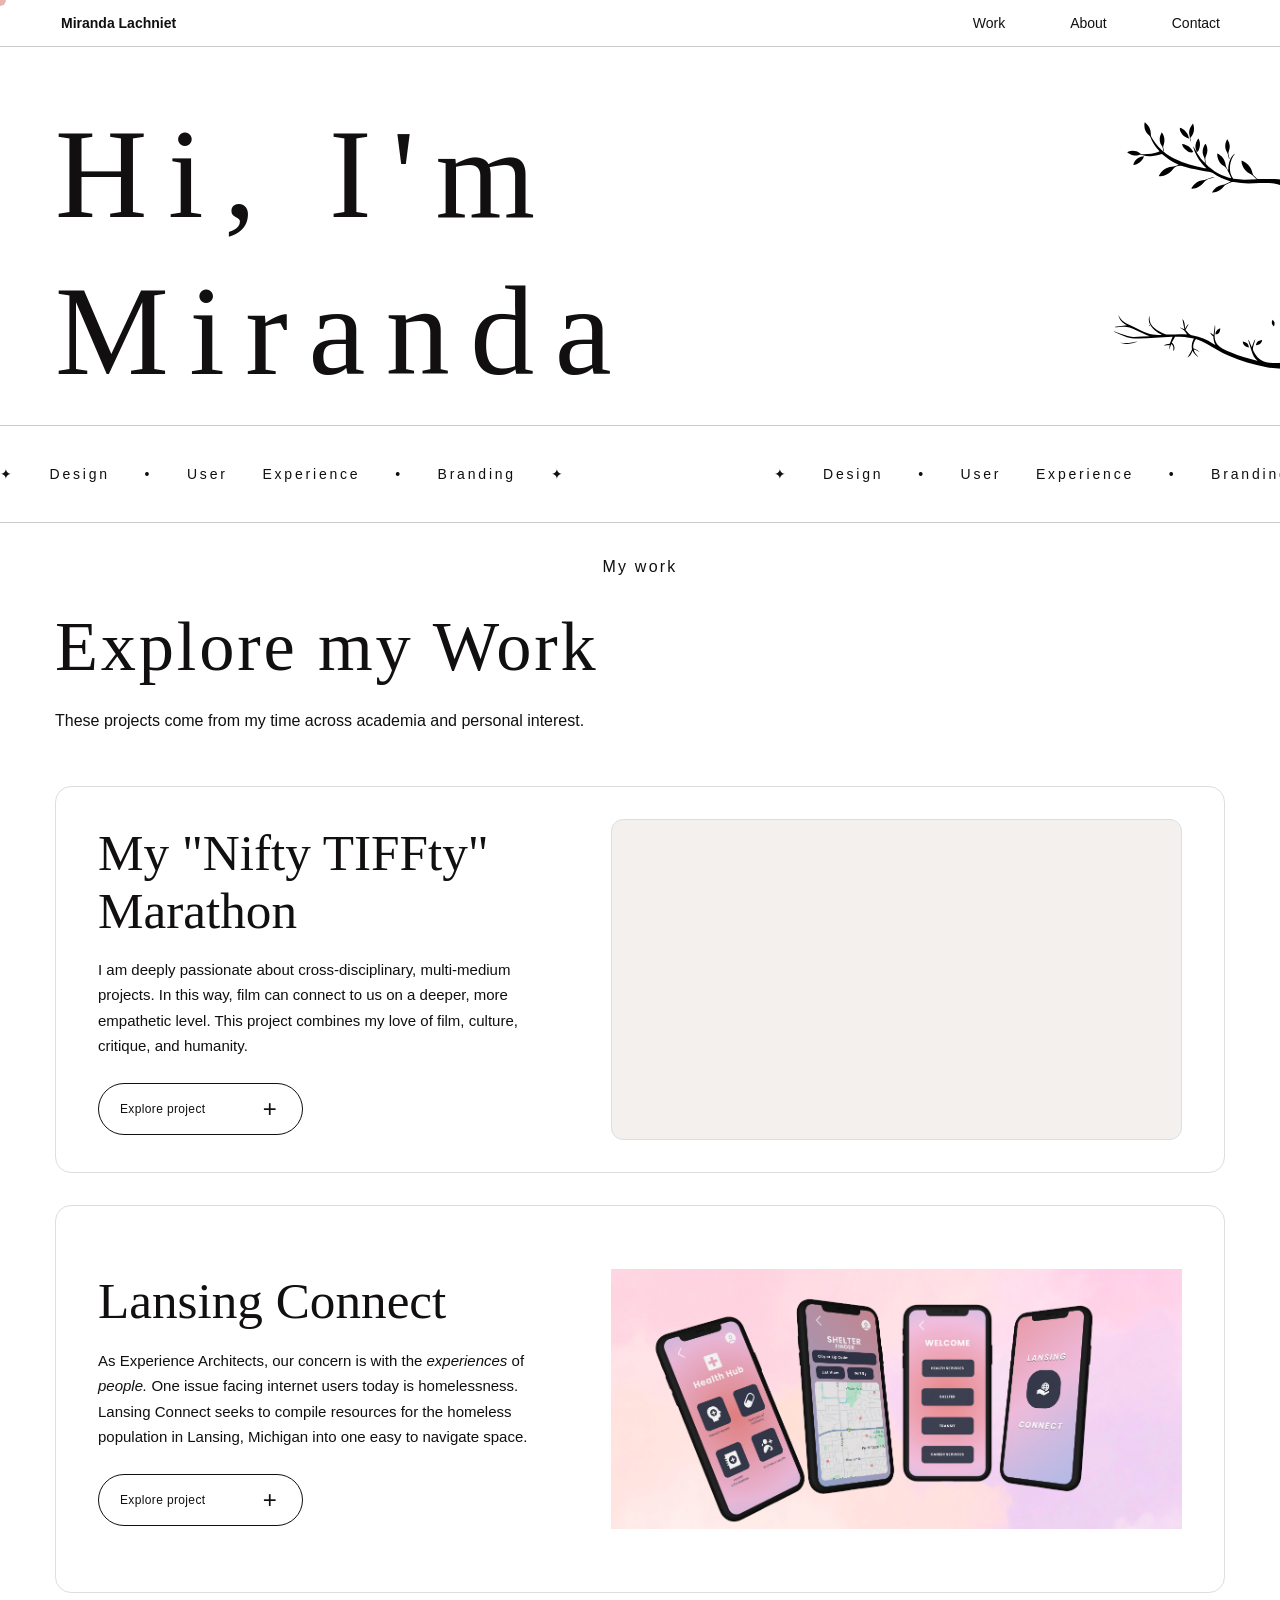
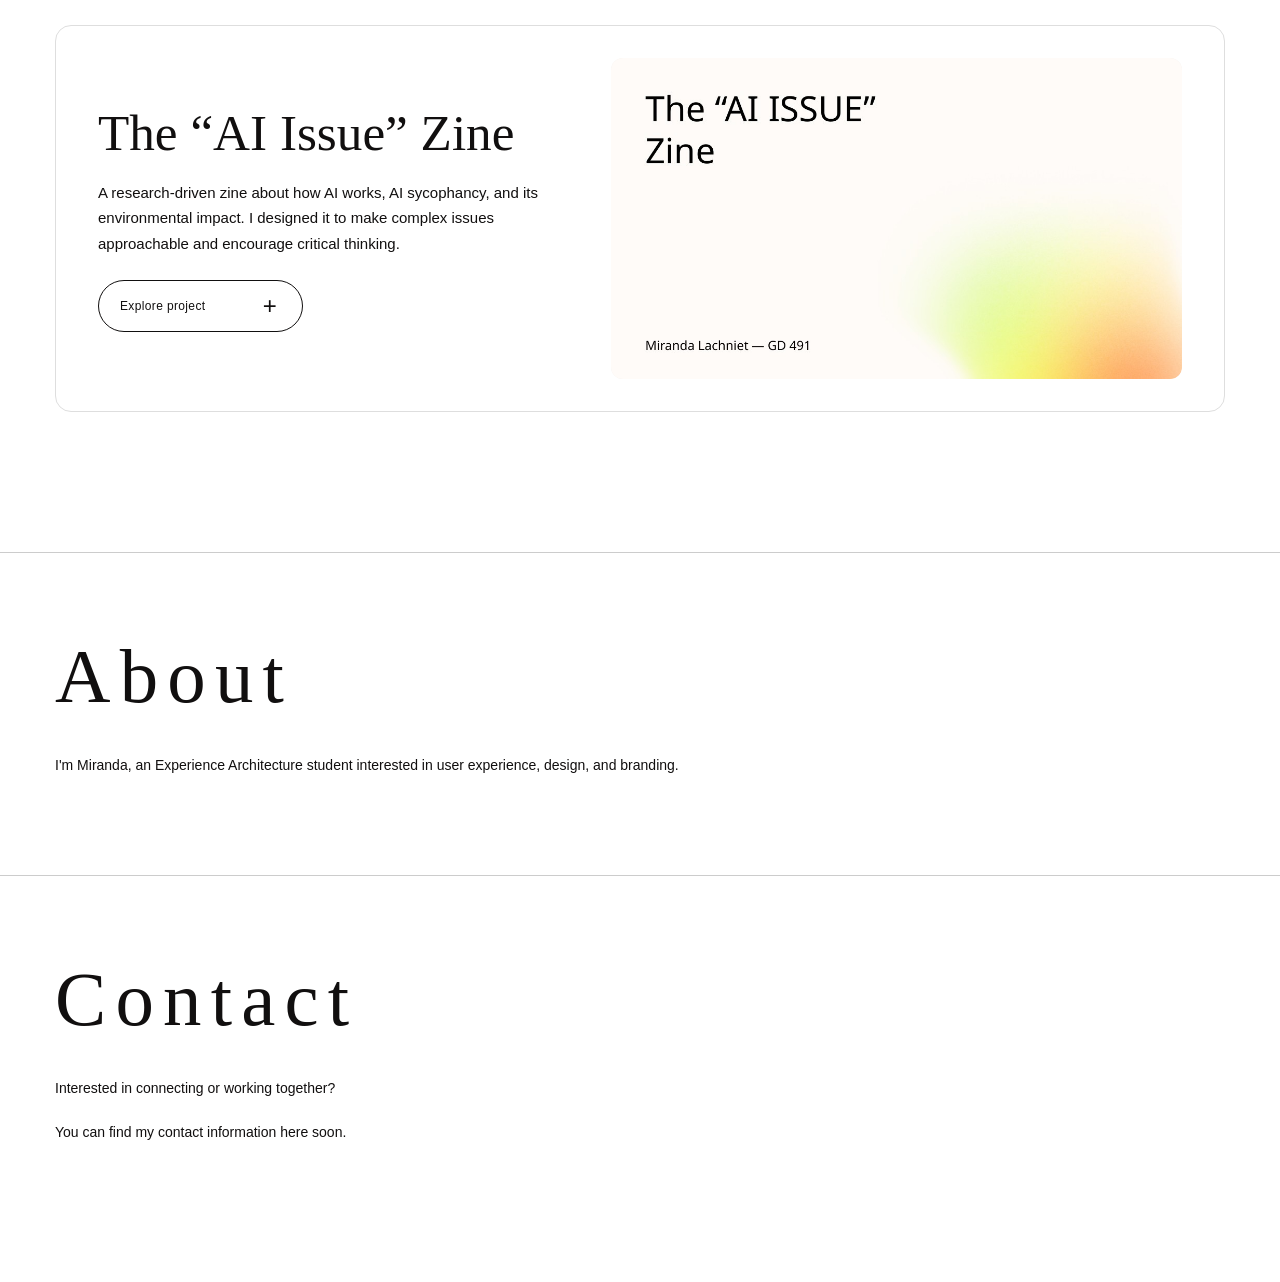
==== index.html @ 5ca36048 "Update Work" ====
<!DOCTYPE html>
<html lang="en">
<head>
  <meta charset="UTF-8">
  <meta name="viewport" content="width=device-width, initial-scale=1.0">
  <title>Miranda Lachniet - Portfolio</title>
  <link rel="stylesheet" href="styles.css">
</head>

<body>
  <div class="cursor" aria-hidden="true"></div>
  <div class="cursor-glow" aria-hidden="true"></div>

  <nav class="horizontal-menu" aria-label="Main navigation">
    <div class="logo">Miranda Lachniet</div>
    <ul>
      <li><a href="#work">Work</a></li>
      <li><a href="#about">About</a></li>
      <li><a href="#contact">Contact</a></li>
    </ul>
  </nav>

  <header class="hero">
    <h1 class="title-text">
      <span id="hi-word">Hi</span>,
      <span id="im-word">I'm</span>
    </h1>

    <div class="h2-container">
      <h2 id="name-text">Miranda</h2>
    </div>

    <svg
      id="tree"
      class="tree-branches"
      viewBox="-850 0 1100 400"
      preserveAspectRatio="xMidYMid meet"
      aria-hidden="true">
    </svg>

    <div class="marquee" aria-hidden="true">
      <div class="marquee-track">
        <span class="marquee-content">
          ✦ Design • User Experience • Branding ✦
          &nbsp;&nbsp;&nbsp;&nbsp;
          ✦ Design • User Experience • Branding ✦
          &nbsp;&nbsp;&nbsp;&nbsp;
          ✦ Design • User Experience • Branding ✦
          &nbsp;&nbsp;&nbsp;&nbsp;
        </span>

        <span class="marquee-content">
          ✦ Design • User Experience • Branding ✦
          &nbsp;&nbsp;&nbsp;&nbsp;
          ✦ Design • User Experience • Branding ✦
          &nbsp;&nbsp;&nbsp;&nbsp;
          ✦ Design • User Experience • Branding ✦
          &nbsp;&nbsp;&nbsp;&nbsp;
        </span>
      </div>
    </div>
  </header>

  <main>
    <section id="work" class="page-section">
      <h2 class="my-work">My work</h2>

      <div class="project-gallery">
        <div class="gallery-intro">
          <h3 class="gallery-heading">Explore my Work</h3>
          <p class="gallery-description">
            These projects come from my time across academia
            and personal interest.
          </p>
        </div>

        <!-- PROJECT 1: TIFF WEBSITE -->
        <article class="project-frame">
          <div class="project-preview">
            <div class="project-preview-text">
              <h4 class="project-title">
                My "Nifty TIFFty" Marathon
              </h4>

              <p class="project-summary">
                I am deeply passionate about cross-disciplinary,
                multi-medium projects. In this way, film can connect
                to us on a deeper, more empathetic level.
                This project combines my love of film, culture,
                critique, and humanity.
              </p>

              <button
                class="project-toggle"
                type="button"
                aria-expanded="false"
                aria-controls="project-details-1">
                <span class="toggle-label">Explore project</span>
                <span class="toggle-icon" aria-hidden="true">+</span>
              </button>
            </div>

            <div class="project-live-preview">
              <iframe
                src="https://finaltiffwebsite.netlify.app/"
                title="Live preview of my TIFF website"
                loading="lazy"
                tabindex="-1"
                aria-hidden="true">
              </iframe>

              <a
                class="project-live-overlay"
                href="https://finaltiffwebsite.netlify.app/"
                target="_blank"
                rel="noopener noreferrer"
                aria-label="Visit my TIFF website (opens in a new tab)">
              </a>
            </div>
          </div>

          <div
            class="project-details"
            id="project-details-1"
            hidden>

            <div class="project-details-inner">
              <div class="detail-heading">
                <h5>Behind the design</h5>
              </div>

              <div class="detail-grid">
                <div class="detail-text">
                  <h6>Background</h6>
                  <p>
                    In 2025 I attended TIFF (Talk up TIFF).
                  </p>
                </div>

                <div class="detail-text">
                  <h6>My approach</h6>
                  <p>
                    I decided to turn this into a website that
                    others could use to follow along with my
                    TIFF experience.
                  </p>
                </div>
              </div>

              <div
                class="image-placeholder detail-image"
                role="img"
                aria-label="TIFF website design process placeholder">
                <span>TIFF WIREFRAMES / DESIGN PROCESS</span>
                <small>Replace with your image</small>
              </div>

              <div class="detail-grid">
                <div class="detail-text">
                  <h6>The outcome</h6>
                  <p>
                    Describe the finished website, its features,
                    and how it addresses the original design goals.
                  </p>
                </div>

                <div class="detail-text">
                  <h6>Reflection</h6>
                  <p>
                    Explain what you learned from the project,
                    what challenges you encountered,
                    and what you would improve.
                  </p>
                </div>
              </div>

              <p>
                <a
                  class="project-external-link"
                  href="https://finaltiffwebsite.netlify.app/"
                  target="_blank"
                  rel="noopener noreferrer">
                  Visit the live TIFF website ↗
                </a>
              </p>
            </div>
          </div>
        </article>

        <!-- PROJECT 2: LANSING CONNECT -->
        <article class="project-frame">
          <div class="project-preview">
            <div class="project-preview-text">
              <h4 class="project-title">
                Lansing Connect
              </h4>

              <p class="project-summary">
                As Experience Architects, our concern is with
                the <em>experiences</em> of <em>people.</em>
                One issue facing internet users today is homelessness.
                Lansing Connect seeks to compile resources for the
                homeless population in Lansing, Michigan into one
                easy to navigate space.
              </p>

              <button
                class="project-toggle"
                type="button"
                aria-expanded="false"
                aria-controls="project-details-2">
                <span class="toggle-label">Explore project</span>
                <span class="toggle-icon" aria-hidden="true">+</span>
              </button>
            </div>

            <div class="project-cover">
              <img
                src="Lansing Connect Splash.png"
                alt="Lansing Connect website splash screen"
                loading="lazy">
            </div>
          </div>

          <div
            class="project-details"
            id="project-details-2"
            hidden>

            <div class="project-details-inner">
              <div class="detail-heading">
                <h5>Behind the design</h5>
              </div>

              <div class="detail-grid">
                <div class="detail-text">
                  <h6>The challenge</h6>
                  <p>
                    Describe the challenges people experiencing
                    homelessness face when trying to find
                    resources and services online.
                  </p>
                </div>

                <div class="detail-text">
                  <h6>My approach</h6>
                  <p>
                    Explain how you researched the needs of
                    your users and designed an accessible,
                    easy-to-navigate resource website.
                  </p>
                </div>
              </div>

              <div
                class="image-placeholder detail-image"
                role="img"
                aria-label="Lansing Connect process image placeholder">
                <span>LANSING CONNECT PROCESS IMAGE</span>
                <small>Replace with your image</small>
              </div>

              <div class="detail-grid">
                <div class="detail-text">
                  <h6>The outcome</h6>
                  <p>
                    Describe your final prototype or website,
                    its key features, and the design decisions
                    that support your intended users.
                  </p>
                </div>

                <div class="detail-text">
                  <h6>Reflection</h6>
                  <p>
                    Discuss what you learned about experience
                    architecture, accessibility, and designing
                    for community needs.
                  </p>
                </div>
              </div>

              <div
                class="image-placeholder detail-image"
                role="img"
                aria-label="Lansing Connect final design placeholder">
                <span>LANSING CONNECT FINAL DESIGN</span>
                <small>Replace with your image</small>
              </div>
            </div>
          </div>
        </article>

        <!-- PROJECT 3: THE AI ISSUE -->
        <article class="project-frame">
          <div class="project-preview">
            <div class="project-preview-text">
              <h4 class="project-title">
                The “AI Issue” Zine
              </h4>

              <p class="project-summary">
                A research-driven zine about how AI works,
                AI sycophancy, and its environmental impact.
                I designed it to make complex issues approachable
                and encourage critical thinking.
              </p>

              <button
                class="project-toggle"
                type="button"
                aria-expanded="false"
                aria-controls="project-details-3">
                <span class="toggle-label">Explore project</span>
                <span class="toggle-icon" aria-hidden="true">+</span>
              </button>
            </div>

            <div class="project-cover project-3-cover">
              <img
                src="assets/ai-issue-cover.jpg"
                alt="Cover of The AI Issue project"
                loading="lazy">
            </div>
          </div>

          <div
            class="project-details"
            id="project-details-3"
            hidden>

            <div class="project-details-inner">

              <!-- ZINE SLIDESHOW -->
              <div
                class="project-slideshow zine-image-slideshow"
                aria-label="The AI Issue zine pages"
                tabindex="0">

                <img
                  class="zine-slide-image"
                  src="assets/AI-Issue-1.jpg"
                  alt="The AI Issue zine, image 1 of 5">

                <div class="project-slide-controls">
                  <button
                    type="button"
                    class="slide-prev"
                    aria-label="Previous zine image">
                    ← Previous
                  </button>

                  <span
                    class="slide-counter"
                    aria-live="polite">
                    1 / 5
                  </span>

                  <button
                    type="button"
                    class="slide-next"
                    aria-label="Next zine image">
                    Next →
                  </button>
                </div>
              </div>

              <!-- PROJECT WRITING -->
              <div class="zine-story">

                <section
                  class="zine-story-section"
                  aria-labelledby="zine-context">

                  <h5 id="zine-context">Context</h5>

                  <div class="zine-story-copy">
                    <p>
                      This zine was created in response to
                      Zach Kaiser’s
                      <em>Special Topics in Graphic Design</em>
                      course.
                    </p>

                    <p>
                      My interest in AI predates the current
                      hype/hysteria surrounding it. As a child,
                      I spent hours experimenting with early
                      chatbots like Cleverbot, which could barely
                      remember a conversation a few lines in
                      before becoming lost and/ or insane,
                      messing around with the primitive AI of
                      <em>Façade</em>, and watching the well of
                      training data of bots be poisoned by bad
                      actors (RIP Tay.) AI has fascinated me
                      long before it became a cultural obsession,
                      and because of that I am often especially
                      aware of the way people engage with and
                      understand it.
                    </p>

                    <p>
                      Throughout the course, we examined AI
                      from every angle. The controversy
                      surrounding AI is difficult to define,
                      as its impacts intersect with issues of
                      geography, class, labor, and accessibility.
                      Someone living in the Global South may
                      experience AI very differently from a
                      student using it in the United States.
                      As AI tools become increasingly widespread,
                      understanding these differing experiences
                      becomes essential. Navigating AI’s role
                      in society requires an empathetic,
                      human-centered approach.
                    </p>
                  </div>
                </section>

                <section
                  class="zine-story-section"
                  aria-labelledby="zine-challenge">

                  <h5 id="zine-challenge">Challenge</h5>

                  <div class="zine-story-copy">
                    <p>
                      From the beginning of the course, I knew
                      I wanted to explore how
                      <strong><em>people</em></strong>
                      interact with AI and what shapes their
                      opinions of it. With such an emotionally
                      charged debate, I wanted to approach the
                      subject with empathy, curiosity, and an
                      open mind. Our assignment was to create
                      a design response to the course materials
                      that would encourage people to think
                      critically about the subject.
                    </p>

                    <p>
                      I chose to create a zine, allowing my
                      interpretation of AI to remain physically
                      unchanging as technology and public
                      attitudes continue to shift. In academic
                      spaces, it's easy to fall into ideological
                      bubbles, so I wanted to create something
                      that would catch the attention of people
                      who weren't necessarily interested in AI.
                    </p>

                    <p>
                      My challenge was to use design and rhetoric
                      to get people thinking critically about
                      AI use without immediately turning them
                      away. This was difficult because AI use
                      is so often treated as a moral issue.
                      I had to consider how language, layout,
                      and imagery might influence someone's
                      interpretation of the subject. AI is so
                      caught up in controversy and optics that
                      I wanted to approach it without that
                      baggage. My goal was to present the subject
                      fairly, encouraging people to ask their
                      own questions rather than telling them
                      what to think.
                    </p>
                  </div>
                </section>

                <section
                  class="zine-story-section"
                  aria-labelledby="zine-role">

                  <h5 id="zine-role">Role</h5>

                  <div class="zine-story-copy">
                    <p>
                      Creating the zine involved extensive
                      research. Drawing from course readings
                      and outside sources, I narrowed my focus
                      to a few key issues within AI discourse.
                      Katie Singer’s Substack was particularly
                      influential, as I found her blunt,
                      straightforward approach to communicating
                      complex issues especially effective.
                    </p>

                    <p>
                      The design process was recursive. Every
                      new point required me to reconsider
                      whether I was communicating the information
                      accurately and fairly. Simplifying such
                      a complex subject came with three challenges:
                      preserving important information,
                      acknowledging the real ecological,
                      economic, and social harms of AI, and,
                      most importantly, avoiding language that
                      might shame or belittle readers for their
                      AI use. If readers felt judged or talked
                      down to, they likely wouldn't engage
                      with the zine in the first place.
                      I wanted to make these issues understandable
                      to someone unfamiliar with the subject
                      without watering them down or turning
                      people away.
                    </p>
                  </div>
                </section>

                <section
                  class="zine-story-section"
                  aria-labelledby="zine-process">

                  <h5 id="zine-process">Process</h5>

                  <div class="zine-story-copy">
                    <p>
                      The decision to create a zine came from
                      class discussions and my own experiences
                      with the medium. One issue I've noticed
                      with zines is that they tend to appeal
                      to people who already read them, an
                      audience that may also be more inclined
                      to hold anti-AI views. I wanted to reach
                      beyond that audience, so I used sleek,
                      AI-inspired and editorial visuals to catch
                      people's attention and distinguish the
                      project from traditional zines.
                    </p>

                    <p>
                      Calling it the AI “Issue,” like an issue
                      of a magazine, was another way to separate
                      the project from the social associations
                      of its medium while creating a more striking
                      visual identity. The content informed the
                      presentation: the sleek, AI inspired
                      aesthetic was also a rhetorical choice,
                      poking fun at the homogeneity of AI
                      driven web design.
                    </p>
                  </div>
                </section>

                <section
                  class="zine-story-section"
                  aria-labelledby="zine-conclusion">

                  <h5 id="zine-conclusion">Conclusion</h5>

                  <div class="zine-story-copy">
                    <p>
                      While I learned a lot about AI throughout
                      this project, what interested me most was
                      how <em>people</em> engage with it.
                      A technology is only as powerful as the
                      way it's used, and people's understanding
                      of how AI works shapes how they interact
                      with it socially, economically, and
                      politically. As AI continues to evolve
                      and cause discourse, presenting information
                      about it in a clear, human-centered way
                      is more important than ever.
                    </p>
                  </div>
                </section>

              </div>

              <!-- PRESENTATION SLIDESHOW -->
              <div class="ai-presentation-section">
                <div
                  class="project-slideshow"
                  aria-label="The AI Issue project presentation"
                  tabindex="0">

                  <div
                    class="project-slide"
                    role="img"
                    aria-label="Presentation slide 1 of 12">
                  </div>

                  <div class="project-slide-controls">
                    <button
                      type="button"
                      class="slide-prev"
                      aria-label="Previous presentation slide">
                      ← Previous
                    </button>

                    <span
                      class="slide-counter"
                      aria-live="polite">
                      1 / 12
                    </span>

                    <button
                      type="button"
                      class="slide-next"
                      aria-label="Next presentation slide">
                      Next →
                    </button>
                  </div>
                </div>

                <div class="presentation-pdf-action">
                  <a
                    class="presentation-pdf-button"
                    href="assets/Portfolio GD Final Project.pdf"
                    target="_blank"
                    rel="noopener noreferrer"
                    aria-label="View The AI Issue presentation as PDF, opens in a new tab">

                    <svg
                      viewBox="0 0 24 24"
                      width="19"
                      height="19"
                      fill="none"
                      stroke="currentColor"
                      stroke-width="1.7"
                      stroke-linecap="round"
                      stroke-linejoin="round"
                      aria-hidden="true">
                      <path d="M14 2H6a2 2 0 0 0-2 2v16a2 2 0 0 0 2 2h12a2 2 0 0 0 2-2V8z"/>
                      <polyline points="14 2 14 8 20 8"/>
                      <path d="M8 13h8"/>
                      <path d="M8 17h6"/>
                    </svg>

                    <span>View Presentation as PDF</span>
                    <span aria-hidden="true">↗</span>
                  </a>
                </div>
              </div>

            </div>
          </div>
        </article>
      </div>
    </section>

    <section id="about" class="page-section about-section">
      <h2 class="section-heading">About</h2>

      <div class="section-content">
        <p>
          I'm Miranda, an Experience Architecture student
          interested in user experience, design, and branding.
        </p>
      </div>
    </section>

    <section id="contact" class="page-section contact-section">
      <h2 class="section-heading">Contact</h2>

      <div class="section-content">
        <p>
          Interested in connecting or working together?
        </p>
        <p>
          You can find my contact information here soon.
        </p>
      </div>
    </section>
  </main>

  <script src="main.js" defer></script>
  <script src="tree.js" defer></script>
</body>
</html>
---- styles.css ----
/* ========================================
   FONTS
======================================== */

@font-face {
  font-family: 'lemon_milk';
  src: url('./Fonts/lemon_milk/LEMONMILK-Light.otf') format('opentype');
  font-weight: 300;
  font-style: normal;
}

@font-face {
  font-family: 'lemon_milk_bold';
  src: url('./Fonts/lemon_milk/LEMONMILK-Bold.otf') format('opentype');
  font-weight: 700;
  font-style: normal;
}

@font-face {
  font-family: 'Amoria';
  src: url('./Fonts/amoria/AMORIA.otf') format('opentype');
  font-weight: 400;
  font-style: normal;
}

/* ========================================
   BASE
======================================== */

* {
  box-sizing: border-box;
}

html {
  scroll-behavior: smooth;
  scroll-padding-top: 100px;
}

body {
  margin: 0;
  overflow-x: hidden;
  position: relative;
  min-height: 100vh;
  padding-top: 71px;
  font-family: 'lemon_milk', sans-serif;
  background-color: #ffffff;
  color: #110F0F;
}

button {
  font: inherit;
}

[hidden] {
  display: none !important;
}

/* ========================================
   CUSTOM CURSOR
======================================== */

.cursor,
.cursor-glow {
  display: none;
  position: fixed;
  left: 0;
  top: 0;
  border-radius: 50%;
  pointer-events: none;
}

.cursor {
  width: 12px;
  height: 12px;
  background: #ebb2b2;
  transform: translate(-50%, -50%);
  z-index: 9999;
  mix-blend-mode: multiply;
  transition: transform 0.12s ease;
}

.cursor-glow {
  width: 60px;
  height: 60px;
  background: radial-gradient(
    circle,
    rgba(255, 107, 107, 0.4) 0%,
    rgba(255, 107, 107, 0) 70%
  );
  transform: translate(-50%, -50%);
  z-index: 9998;
  mix-blend-mode: screen;
  opacity: 0.7;
  transition: transform 0.2s ease, opacity 0.25s ease;
}

@media (hover: hover) and (pointer: fine) {
  body,
  a,
  button {
    cursor: none;
  }

  .cursor,
  .cursor-glow {
    display: block;
  }
}

/* ========================================
   NAVIGATION
======================================== */

.horizontal-menu {
  display: flex;
  justify-content: space-between;
  align-items: center;
  width: 100%;
  padding: 15px 60px;
  border-bottom: 1px solid #ccc;
  font-family: 'lemon_milk', sans-serif;
  font-size: 14px;
  position: fixed;
  top: 0;
  left: 0;
  background-color: #ffffff;
  z-index: 1000;
}

.horizontal-menu .logo {
  font-weight: 600;
  font-size: 14px;
  margin-left: 1px;
}

.horizontal-menu ul {
  display: flex;
  list-style: none;
  gap: 65px;
  padding: 0;
  margin: 0;
}

.horizontal-menu a {
  color: #110F0F;
  text-decoration: none;
  transition: color 0.2s ease;
}

.horizontal-menu a:hover {
  color: #ff6b6b;
}

a:focus-visible,
button:focus-visible {
  outline: 2px solid #ff6b6b;
  outline-offset: 5px;
}

/* ========================================
   HERO
======================================== */

.hero {
  position: relative;
  min-height: 0;
  isolation: isolate;
}

h1,
h2 {
  margin: 0;
  font-family: 'Amoria', serif;
  font-weight: lighter;
  letter-spacing: 0.16em;
  color: #110F0F;
  text-align: left;
}

h1 {
  font-size: clamp(60px, 10vw, 130px);
  margin: 0 55px;
  padding-top: 30px;
  padding-bottom: 10px;
}

.h2-container {
  margin: 0 55px;
}

.h2-container h2 {
  font-size: clamp(60px, 10vw, 130px);
  padding-top: 0;
  padding-bottom: 20px;
}

#hi-word,
#name-text {
  position: relative;
  text-align: left;
}

#name-text {
  display: block;
}

/* ========================================
   INTERACTIVE LETTER GLOW
======================================== */

.letter {
  display: inline-block;
  position: relative;
  z-index: 1;
  color: #110F0F;
  transition:
    transform 0.28s cubic-bezier(.2, .9, .2, 1),
    color 0.28s cubic-bezier(.2, .9, .2, 1),
    text-shadow 0.28s cubic-bezier(.2, .9, .2, 1);
}

.letter.hovered {
  transform: translateY(-12px);
  color: #ff6b6b;
  text-shadow: 0 0 12px rgba(255, 107, 107, 0.7);
  z-index: 2;
}

.letter.adjacent-1 {
  transform: translateY(-6px);
  color: #ff8d8d;
  text-shadow: 0 0 8px rgba(255, 141, 141, 0.5);
  z-index: 2;
}

.letter.adjacent-2 {
  transform: translateY(-3px);
  color: #ffb3b3;
  text-shadow: 0 0 4px rgba(255, 179, 179, 0.3);
  z-index: 2;
}

/* ========================================
   TREE BRANCHES
======================================== */

.tree-branches {
  position: absolute;
  top: 0;
  right: -350px;
  width: 850px;
  height: 500px;
  pointer-events: none;
  z-index: 0;
  overflow: visible;
}

.tree-branches image {
  pointer-events: none;
}

/* ========================================
   MARQUEE
======================================== */

.marquee {
  position: relative;
  z-index: 1;
  width: 100%;
  overflow: hidden;
  border-top: 1px solid #ccc;
  border-bottom: 1px solid #ccc;
  padding: 40px 0;
  margin: 0;
  font-family: 'lemon_milk', sans-serif;
  color: #110F0F;
  background: #ffffff;
}

.marquee-track {
  display: flex;
  width: max-content;
  animation: marquee-scroll 30s linear infinite;
}

.marquee-content {
  display: block;
  flex-shrink: 0;
  white-space: nowrap;
  font-size: 14px;
  word-spacing: 2em;
  letter-spacing: 0.2em;
}

@keyframes marquee-scroll {
  from {
    transform: translateX(0);
  }

  to {
    transform: translateX(-50%);
  }
}

/* ========================================
   WORK SECTION
======================================== */

.page-section {
  scroll-margin-top: 100px;
}

.my-work {
  display: block;
  width: 100%;
  margin: 0;
  padding: 35px 20px 0;
  text-align: center;
  font-family: 'lemon_milk', sans-serif;
  font-weight: 300;
  font-size: clamp(14px, 2vw, 16px);
  letter-spacing: 0.14em;
}

.project-gallery {
  max-width: none;
  margin: 30px 55px 140px;
  padding: 0;
}

.gallery-intro {
  margin-bottom: 50px;
}

.gallery-heading {
  font-family: 'Amoria', serif;
  font-size: clamp(44px, 5.5vw, 80px);
  font-weight: 400;
  letter-spacing: 0.04em;
  margin: 12px 0 20px;
}

.gallery-description {
  font-family: 'Poppins', sans-serif;
  font-size: 16px;
  line-height: 1.8;
  max-width: 650px;
  margin: 0;
}

/* ========================================
   PROJECT PANELS
======================================== */

.project-frame {
  position: relative;
  isolation: isolate;
  border: 1px solid #dedede;
  border-radius: 16px;
  overflow: hidden;
  background: #ffffff;
  margin-bottom: 32px;
  transition:
    border-color 0.65s ease,
    box-shadow 0.75s cubic-bezier(.22, 1, .36, 1);
}

.project-frame::after {
  content: '';
  position: absolute;
  inset: 0;
  border: 2px solid #f1a6b0;
  border-radius: inherit;
  pointer-events: none;
  opacity: 0;
  z-index: 5;
  transition:
    opacity 0.7s ease,
    border-color 0.7s ease;
}

.project-frame:hover:not(.is-open) {
  border-color: #d5c5c5;
  box-shadow: 0 10px 35px rgba(17, 15, 15, 0.045);
}

.project-frame.is-open {
  border-color: #e8b5b5;
  box-shadow:
    0 0 0 3px rgba(255, 107, 107, 0.09),
    0 0 28px rgba(255, 107, 107, 0.12),
    0 18px 45px rgba(17, 15, 15, 0.06);
}

.project-frame.is-open::after {
  opacity: 1;
}

.project-preview {
  display: grid;
  grid-template-columns: minmax(0, 0.9fr) minmax(0, 1.1fr);
  align-items: center;
  gap: 45px;
  min-height: 0;
  padding: 32px 42px;
}

.project-preview-text {
  min-width: 0;
}

.project-title {
  font-family: 'Amoria', serif;
  font-size: clamp(38px, 4vw, 62px);
  font-weight: 400;
  line-height: 1.12;
  margin: 0 0 18px;
}

.project-summary {
  font-family: 'Poppins', sans-serif;
  font-size: 15px;
  line-height: 1.7;
  max-width: 540px;
  margin: 0 0 24px;
}

/* ========================================
   EXPLORE BUTTON
======================================== */

.project-toggle {
  display: inline-flex;
  align-items: center;
  justify-content: space-between;
  gap: 30px;
  padding: 14px 21px;
  min-width: 205px;
  border: 1px solid #110F0F;
  border-radius: 30px;
  background: transparent;
  color: #110F0F;
  font-family: 'lemon_milk', sans-serif;
  font-size: 12px;
  letter-spacing: 0.03em;
  position: relative;
  overflow: hidden;
  transition:
    transform 0.3s ease,
    background-color 0.3s ease,
    color 0.3s ease,
    border-color 0.3s ease,
    box-shadow 0.3s ease;
}

.project-toggle:hover {
  background-color: #ff6b6b;
  border-color: #ff6b6b;
  color: #ffffff;
  transform: translateY(-3px);
  box-shadow:
    0 6px 22px rgba(255, 107, 107, 0.3),
    0 0 15px rgba(255, 107, 107, 0.12);
}

.project-toggle:active {
  transform: translateY(-1px) scale(0.98);
}

.toggle-label {
  position: relative;
  z-index: 1;
}

.toggle-icon {
  display: inline-flex;
  align-items: center;
  justify-content: center;
  width: 22px;
  height: 22px;
  font-size: 24px;
  line-height: 1;
  transform: none;
  transition: color 0.3s ease;
}

.project-toggle:hover .toggle-icon,
.project-toggle[aria-expanded="true"] .toggle-icon,
.project-toggle[aria-expanded="true"]:hover .toggle-icon {
  transform: none;
}

.project-toggle[aria-expanded="true"] {
  background-color: #110F0F;
  border-color: #110F0F;
  color: #ffffff;
}

.project-toggle[aria-expanded="true"]:hover {
  background-color: #ff6b6b;
  border-color: #ff6b6b;
  box-shadow: 0 6px 22px rgba(255, 107, 107, 0.3);
}

/* ========================================
   PROJECT IMAGES
======================================== */

.image-placeholder {
  display: flex;
  flex-direction: column;
  justify-content: center;
  align-items: center;
  gap: 12px;
  min-height: 220px;
  padding: 25px;
  background: #f3f0ee;
  border: 1px dashed #c9c0bc;
  border-radius: 12px;
  text-align: center;
  color: #807571;
}

.image-placeholder span {
  font-family: 'lemon_milk', sans-serif;
  font-size: 13px;
  letter-spacing: 0.1em;
}

.image-placeholder small {
  font-family: 'Poppins', sans-serif;
  font-size: 13px;
}

.project-cover {
  width: 100%;
  aspect-ratio: 16 / 9;
  min-height: 0;
}

.project-cover img {
  display: block;
  width: 100%;
  height: 100%;
  object-fit: contain;
  border-radius: 10px;
}

.project-image-link {
  display: block;
  width: 100%;
  text-decoration: none;
}

.project-image-link:hover .image-placeholder {
  border-color: #ff6b6b;
  background-color: #fceeee;
}

.project-cover-image {
  overflow: hidden;
  border-radius: 12px;
  background-color: #f3f0ee;
}

.project-cover-image img {
  display: block;
  width: 100%;
  height: 100%;
  object-fit: contain;
}

/* ========================================
   LIVE TIFF WEBSITE THUMBNAIL
======================================== */

.project-live-preview {
  position: relative;
  width: 100%;
  aspect-ratio: 16 / 9;
  min-width: 0;
  overflow: hidden;
  border-radius: 12px;
  background: #f3f0ee;
  border: 1px solid #dedede;
  transition:
    border-color 0.35s ease,
    box-shadow 0.35s ease;
}

.project-live-preview iframe {
  position: absolute;
  top: 0;
  left: 0;
  width: 1440px;
  height: 810px;
  border: 0;
  transform-origin: top left;
  pointer-events: none;
}

.project-live-overlay {
  position: absolute;
  inset: 0;
  display: block;
  z-index: 2;
  text-decoration: none;
  background: transparent;
}

.project-live-preview:hover {
  border-color: #e9a9b1;
  box-shadow: 0 8px 25px rgba(17, 15, 15, 0.08);
}

.project-live-preview:hover iframe {
  filter: brightness(0.97);
}

.project-live-preview:focus-within {
  outline: 2px solid #ff6b6b;
  outline-offset: 3px;
}

/* ========================================
   SMOOTH PROJECT EXPANSION
======================================== */

.project-details {
  height: 0;
  overflow: hidden;
  opacity: 1;
  visibility: hidden;
  background-color: #fcfaf9;
  border-top: 0 solid #dedede;
  transition:
    height 0.75s cubic-bezier(.22, 1, .36, 1),
    border-top-width 0.5s ease,
    visibility 0s linear 0.75s;
}

.project-details.is-expanded {
  visibility: visible;
  border-top-width: 1px;
  transition:
    height 0.75s cubic-bezier(.22, 1, .36, 1),
    border-top-width 0.5s ease,
    visibility 0s;
}

.project-details-inner {
  padding: 45px 42px 50px;
  opacity: 0;
  transform: translateY(16px);
  transition:
    opacity 0.45s ease,
    transform 0.65s cubic-bezier(.22, 1, .36, 1);
}

.project-details.is-expanded .project-details-inner {
  opacity: 1;
  transform: translateY(0);
  transition:
    opacity 0.55s ease 0.1s,
    transform 0.7s cubic-bezier(.22, 1, .36, 1);
}

.detail-heading {
  margin-bottom: 35px;
}

.detail-heading h5 {
  font-family: 'Amoria', serif;
  font-size: clamp(38px, 4.5vw, 60px);
  font-weight: 400;
  margin: 12px 0 0;
}

.detail-grid {
  display: grid;
  grid-template-columns: 1fr 1fr;
  gap: 60px;
  margin: 35px 0;
}

.detail-text h6 {
  font-family: 'lemon_milk_bold', sans-serif;
  font-size: 15px;
  font-weight: 700;
  margin: 0 0 18px;
}

.detail-text p {
  font-family: 'Poppins', sans-serif;
  font-size: 16px;
  line-height: 1.9;
  margin: 0;
}

.detail-image {
  width: 100%;
  min-height: 350px;
  margin: 35px 0;
}

.project-external-link {
  display: inline-block;
  margin-top: 15px;
  font-family: 'lemon_milk', sans-serif;
  font-size: 13px;
  color: #110F0F;
  text-underline-offset: 5px;
}

.project-external-link:hover {
  color: #ff6b6b;
}

/* ========================================
   PRESENTATION SLIDESHOW
======================================== */

.project-3-cover {
  overflow: hidden;
  border-radius: 12px;
  background: #f5f2ef;
}

.project-3-cover img {
  width: 100%;
  height: 100%;
  display: block;
  object-fit: contain;
}

.project-slideshow {
  max-width: 1050px;
  margin: 24px auto 0;
  outline-offset: 6px;
}

.project-slide {
  width: 100%;
  aspect-ratio: 16 / 9;
  background-image: url('assets/ai-issue-slides.jpg');
  background-repeat: no-repeat;
  background-size: 100% 1200%;
  background-position: center 0%;
  background-color: #f7f5f3;
  border: 1px solid #dedede;
  border-radius: 12px;
}

.project-slide-controls {
  display: flex;
  justify-content: space-between;
  align-items: center;
  gap: 12px;
  margin-top: 16px;
}

.project-slide-controls button {
  background: white;
  border: 1px solid #110f0f;
  border-radius: 30px;
  padding: 12px 18px;
  color: #110f0f;
  cursor: pointer;
  font-family: 'lemon_milk', sans-serif;
  font-size: 11px;
}

.project-slide-controls button:hover:not(:disabled) {
  background: #ff6b6b;
  border-color: #ff6b6b;
  color: white;
}

.project-slide-controls button:disabled {
  opacity: 0.35;
  cursor: not-allowed;
}

.slide-counter {
  font-family: 'lemon_milk', sans-serif;
  font-size: 12px;
  font-variant-numeric: tabular-nums;
}

.slide-instructions {
  font-family: 'Poppins', sans-serif;
  font-size: 12px;
  text-align: center;
  color: #777;
  margin: 12px 0 40px;
}

/* ========================================
   THE AI ISSUE: CONTEXT AND CHALLENGE
======================================== */

.zine-story {
  max-width: 1100px;
  margin: 65px auto 48px;
  border-top: 1px solid #dedede;
}

.zine-story-section {
  display: grid;
  grid-template-columns: minmax(170px, 0.34fr) minmax(0, 1fr);
  column-gap: clamp(24px, 5vw, 80px);
  padding: 48px 0 54px;
  border-bottom: 1px solid #dedede;
}

.zine-story-label {
  align-self: start;
}

.zine-story-label h5 {
  margin: 0;
  font-family: 'Amoria', serif;
  font-size: clamp(36px, 3.5vw, 54px);
  font-weight: 400;
  line-height: 1.2;
  color: #110F0F;
}

.zine-story-copy {
  max-width: 720px;
  min-width: 0;
}

.zine-story-copy p {
  margin: 0 0 24px;
  font-family: 'Poppins', sans-serif;
  font-size: 16px;
  font-weight: 400;
  line-height: 1.9;
  color: #110F0F;
  overflow-wrap: break-word;
}

.zine-story-copy p:last-child {
  margin-bottom: 0;
}

.zine-story-copy strong {
  font-weight: 700;
}

/* ========================================
   COMPACT ZINE SLIDESHOW
======================================== */

.zine-image-slideshow {
  width: 100%;
  max-width: 760px;
  margin: 20px auto 55px;
  padding: 0;
}

.zine-image-slideshow .zine-slide-image {
  display: block;
  width: 100%;
  max-width: 760px;
  height: auto;
  max-height: 470px;
  margin: 0 auto;
  object-fit: contain;
  border: none;
  border-radius: 6px;
  background: transparent;
}

.zine-image-slideshow .zine-slide-image.is-single {
  width: auto;
  max-width: 380px;
  max-height: 470px;
}

.zine-image-slideshow .zine-slide-image.is-spread {
  width: 100%;
  max-width: 760px;
  max-height: 470px;
}

.zine-image-slideshow .project-slide-controls {
  width: 100%;
  max-width: 600px;
  margin: 24px auto 0;
}

/* ========================================
   AI ISSUE PRESENTATION AT BOTTOM
======================================== */

.ai-presentation-section {
  max-width: 1100px;
  margin: 65px auto 0;
  padding: 45px clamp(16px, 4vw, 48px) 40px;
  background: #f6f3f2;
  border: 1px solid #e6dedb;
  border-radius: 16px;
}

.ai-presentation-section .project-slideshow {
  margin: 0 auto;
}

.ai-presentation-section .project-slide {
  background-color: #ffffff;
  border-color: #ddd5d2;
  border-radius: 10px;
}

.ai-presentation-section .project-slide-controls {
  margin-top: 18px;
}

/* PDF button visually belongs to the presentation */

.presentation-pdf-action {
  display: flex;
  justify-content: center;
  margin-top: 28px;
  padding-top: 25px;
  border-top: 1px solid #e0d8d5;
}

.presentation-pdf-button {
  display: inline-flex;
  justify-content: center;
  align-items: center;
  gap: 13px;
  min-height: 52px;
  padding: 15px 23px;
  border: 1px solid #110F0F;
  border-radius: 40px;
  background: #110F0F;
  color: #ffffff;
  text-decoration: none;
  font-family: 'lemon_milk', sans-serif;
  font-size: 12px;
  letter-spacing: 0.025em;
  line-height: 1.4;
  text-align: center;
  transition:
    background-color 0.3s ease,
    border-color 0.3s ease,
    transform 0.3s ease,
    box-shadow 0.3s ease;
}

.presentation-pdf-button:hover {
  background: #ff6b6b;
  border-color: #ff6b6b;
  color: #ffffff;
  transform: translateY(-2px);
  box-shadow: 0 7px 22px rgba(255, 107, 107, 0.22);
}

.presentation-pdf-icon {
  display: inline-flex;
  align-items: center;
  justify-content: center;
  flex-shrink: 0;
}

.presentation-pdf-arrow {
  font-size: 18px;
  line-height: 1;
  margin-left: 6px;
}

/* ========================================
   ABOUT / CONTACT
======================================== */

.about-section,
.contact-section {
  padding: 80px 55px;
  min-height: 300px;
  border-top: 1px solid #ccc;
}

.contact-section {
  padding-bottom: 120px;
}

.section-heading {
  font-family: 'Amoria', serif;
  font-size: clamp(40px, 6vw, 80px);
  font-weight: lighter;
  letter-spacing: 0.12em;
  margin-bottom: 30px;
}

.section-content {
  max-width: 650px;
  font-family: 'lemon_milk', sans-serif;
  font-size: 14px;
  line-height: 2;
}

.section-content p {
  margin: 0 0 16px;
}

/* ========================================
   TABLET
======================================== */

@media (max-width: 1000px) {
  .project-preview {
    gap: 30px;
    padding: 28px 30px;
  }

  .project-title {
    font-size: clamp(36px, 4vw, 54px);
  }

  .project-details-inner {
    padding: 35px 30px 40px;
  }

  .detail-grid {
    gap: 35px;
  }

  .zine-story-section {
    grid-template-columns: minmax(140px, 0.3fr) minmax(0, 1fr);
    column-gap: 35px;
  }
}

/* ========================================
   MOBILE
======================================== */

@media (max-width: 768px) {
  body {
    padding-top: 101px;
  }

  .horizontal-menu {
    flex-direction: column;
    gap: 15px;
    padding: 15px 20px;
  }

  .horizontal-menu ul {
    gap: 30px;
  }

  h1 {
    margin: 0 20px;
    padding-top: 15px;
    padding-bottom: 5px;
    font-size: clamp(50px, 10vw, 120px);
  }

  .h2-container {
    margin: 0 20px;
  }

  .h2-container h2 {
    padding-top: 0;
    padding-bottom: 15px;
    font-size: clamp(50px, 10vw, 120px);
  }

  .marquee-content {
    font-size: 12px;
  }

  .tree-branches {
    display: none !important;
    pointer-events: none;
  }

  .hero {
    overflow-x: clip;
  }

  .my-work {
    padding: 30px 20px 0;
    text-align: center;
  }

  .project-gallery {
    margin: 25px 20px 80px;
  }

  .gallery-intro {
    margin-bottom: 35px;
  }

  .project-frame {
    margin-bottom: 25px;
  }

  .project-preview {
    grid-template-columns: 1fr;
    gap: 22px;
    padding: 24px;
  }

  .project-title {
    font-size: clamp(36px, 8vw, 50px);
  }

  .project-summary {
    font-size: 14px;
    margin-bottom: 22px;
  }

  .project-cover {
    aspect-ratio: 16 / 9;
    min-height: 200px;
  }

  .project-live-preview {
    aspect-ratio: 16 / 9;
  }

  .project-details-inner {
    padding: 30px 24px 35px;
  }

  .detail-grid {
    grid-template-columns: 1fr;
    gap: 25px;
  }

  .detail-text p {
    font-size: 14px;
  }

  .detail-image {
    min-height: 230px;
  }

  .about-section,
  .contact-section {
    padding: 60px 20px;
  }

  .page-section {
    scroll-margin-top: 120px;
  }

  .project-slide-controls button {
    padding: 10px 12px;
    font-size: 10px;
  }

  .zine-story {
    margin-top: 45px;
    margin-bottom: 35px;
  }

  .zine-story-section {
    grid-template-columns: minmax(0, 1fr);
    gap: 22px;
    padding: 35px 0 42px;
  }

  .zine-story-label h5 {
    font-size: clamp(34px, 8vw, 44px);
  }

  .zine-story-copy p {
    font-size: 14px;
    line-height: 1.85;
    margin-bottom: 20px;
  }

  .zine-image-slideshow {
    max-width: 100%;
    margin: 20px auto 40px;
  }

  .zine-image-slideshow .zine-slide-image {
    max-width: 100%;
    max-height: 350px;
  }

  .zine-image-slideshow .zine-slide-image.is-single {
    width: auto;
    max-width: 65%;
    max-height: 350px;
  }

  .zine-image-slideshow .zine-slide-image.is-spread {
    width: 100%;
    max-width: 100%;
    max-height: 350px;
  }

  .zine-image-slideshow .project-slide-controls {
    margin-top: 18px;
  }

  .ai-presentation-section {
    margin-top: 40px;
    padding: 20px 14px 24px;
    border-radius: 12px;
  }

  .presentation-pdf-action {
    margin-top: 20px;
    padding-top: 20px;
  }

  .presentation-pdf-button {
    width: 100%;
    max-width: 350px;
    padding: 14px 12px;
    gap: 9px;
    font-size: 10px;
  }

  .presentation-pdf-arrow {
    margin-left: 2px;
  }
}

/* ========================================
   REDUCED MOTION
======================================== */

@media (prefers-reduced-motion: reduce) {
  html {
    scroll-behavior: auto;
  }

  .marquee-track {
    animation: none;
  }

  .letter,
  .horizontal-menu a,
  .project-toggle,
  .toggle-icon,
  .project-frame,
  .project-frame::after,
  .project-details,
  .project-details-inner,
  .project-live-preview,
  .presentation-pdf-button {
    transition: none !important;
  }

  .cursor,
  .cursor-glow {
    display: none;
  }

  body,
  a,
  button {
    cursor: auto;
  }
}
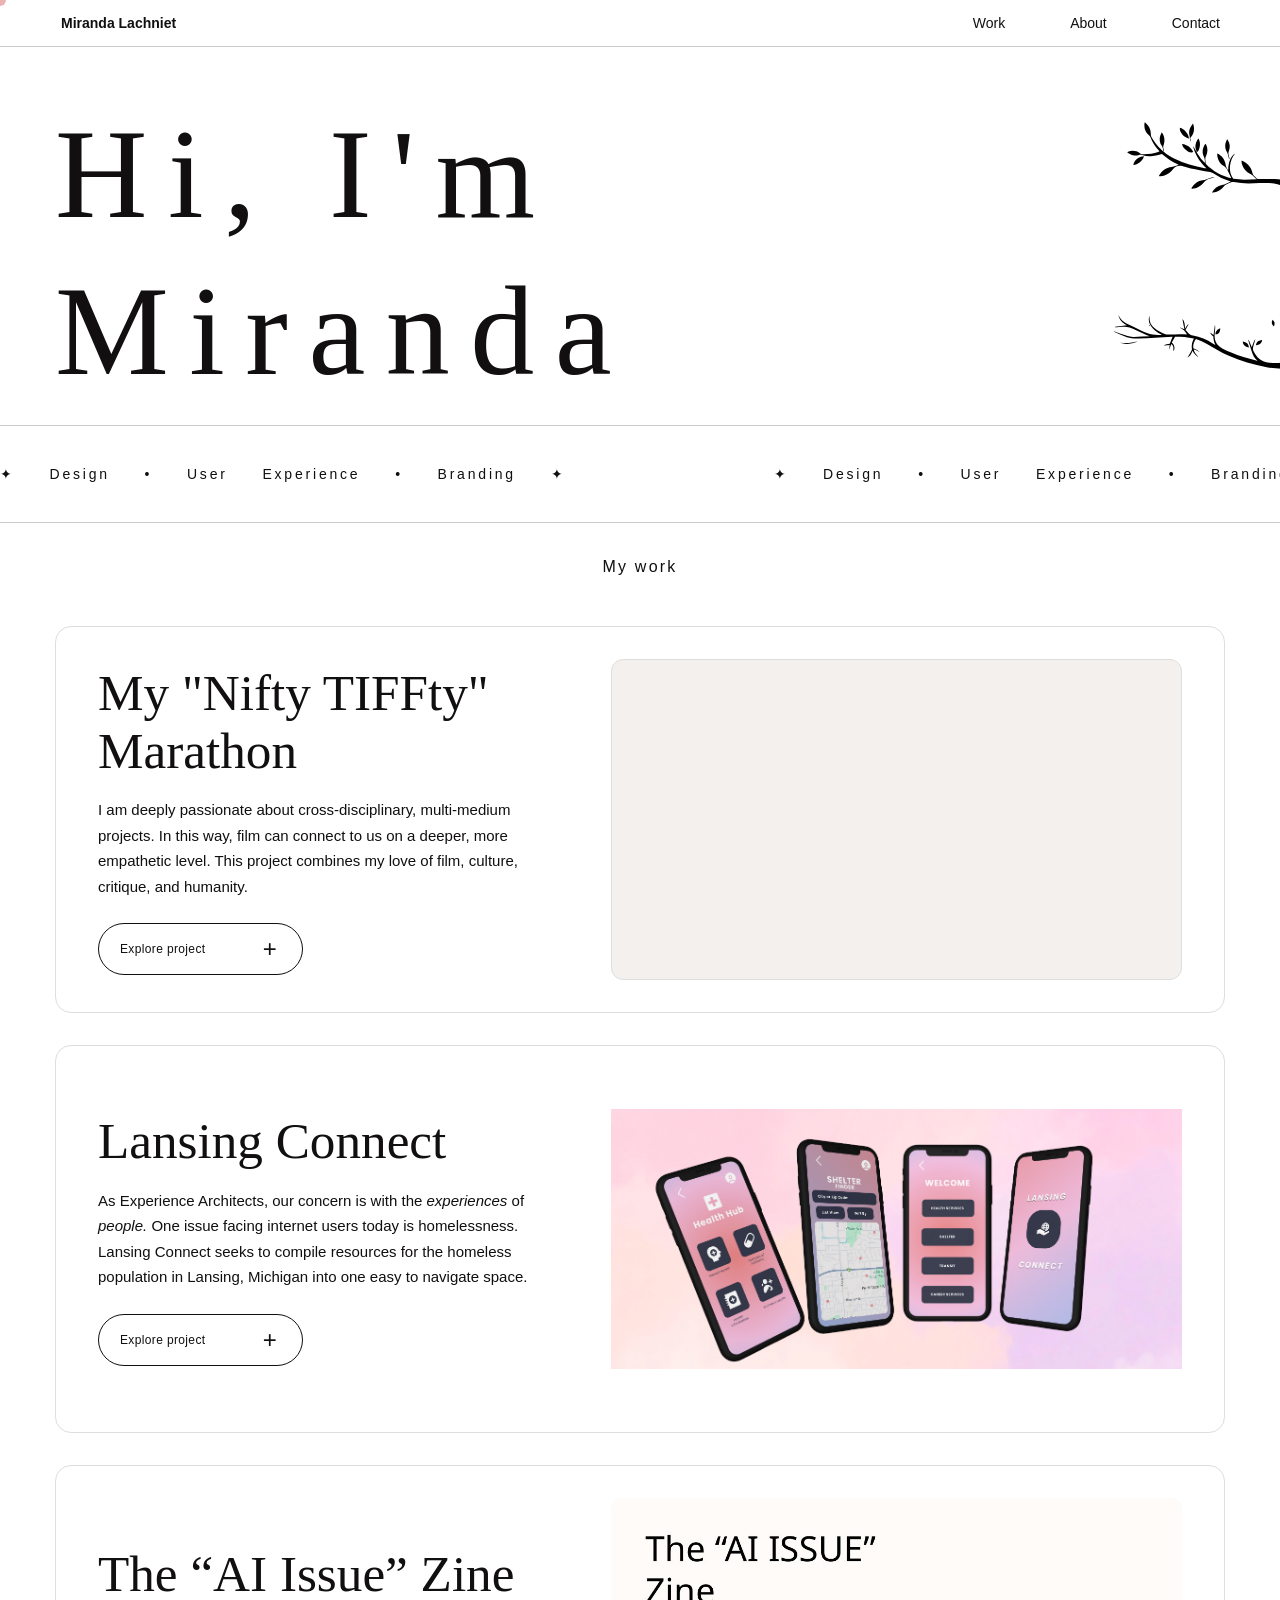
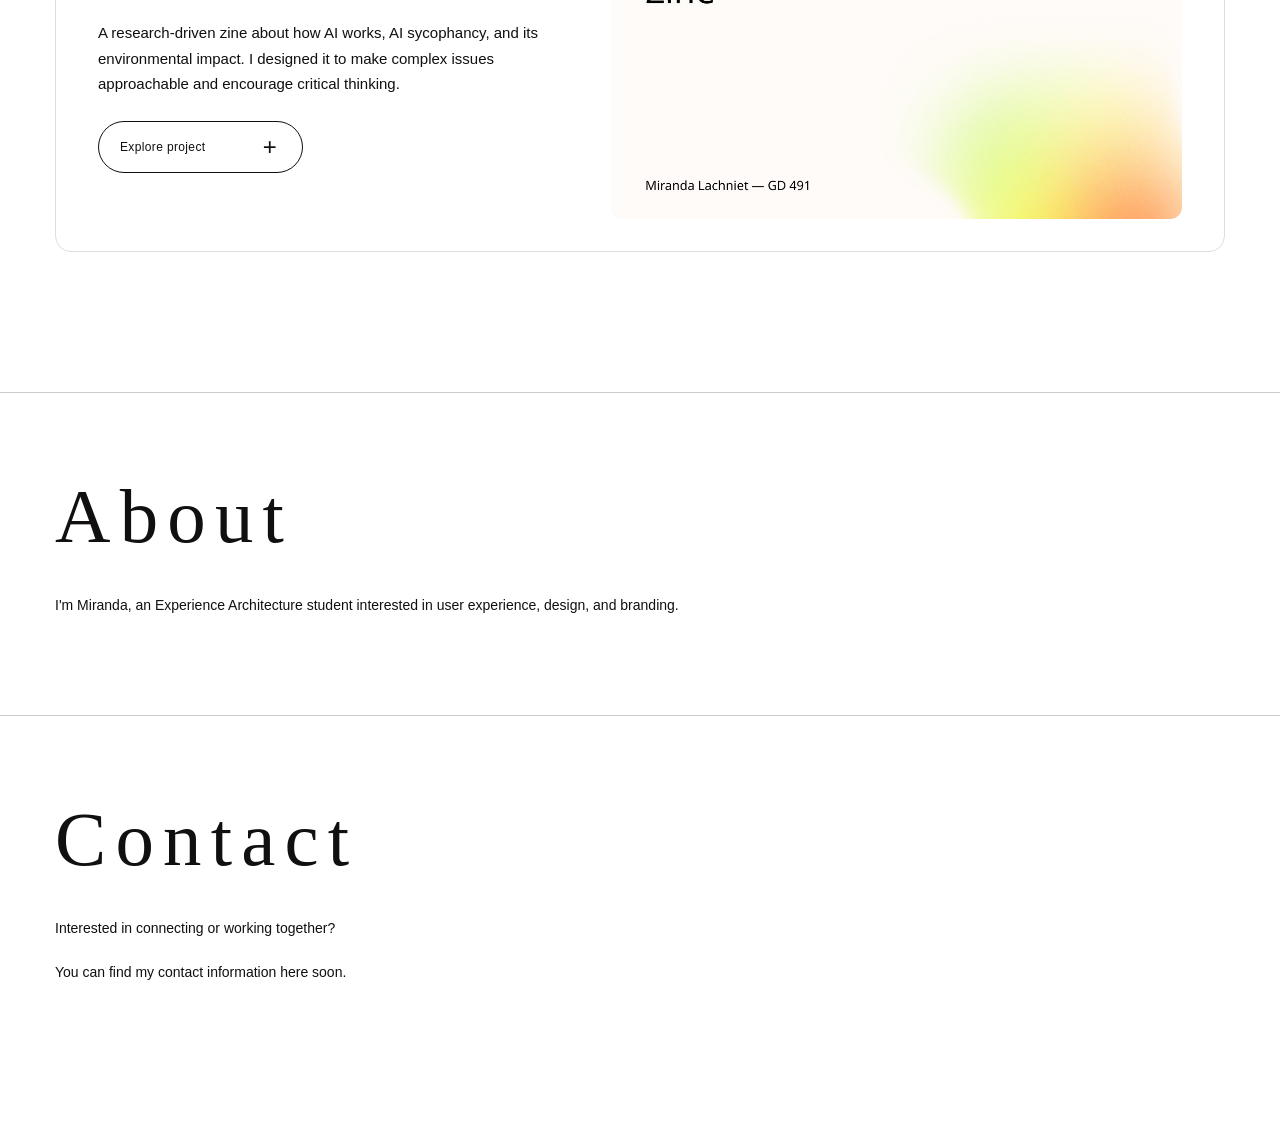
==== commit 21c72e1f: "Commit changes" ====
--- a/index.html
+++ b/index.html
@@ -68,11 +68,6 @@
 
       <div class="project-gallery">
         <div class="gallery-intro">
-          <h3 class="gallery-heading">Explore my Work</h3>
-          <p class="gallery-description">
-            These projects come from my time across academia
-            and personal interest.
-          </p>
         </div>
 
         <!-- PROJECT 1: TIFF WEBSITE -->
@@ -393,7 +388,9 @@
                       messing around with the primitive AI of
                       <em>Façade</em>, and watching the well of
                       training data of bots be poisoned by bad
-                      actors (RIP Tay.) AI has fascinated me
+                      actors (<a href="https://en.wikipedia.org/wiki/Tay_(chatbot)"
+                      target="_blank"
+                      rel="noopener noreferrer">RIP Tay</a>.) AI has fascinated me
                       long before it became a cultural obsession,
                       and because of that I am often especially
                       aware of the way people engage with and
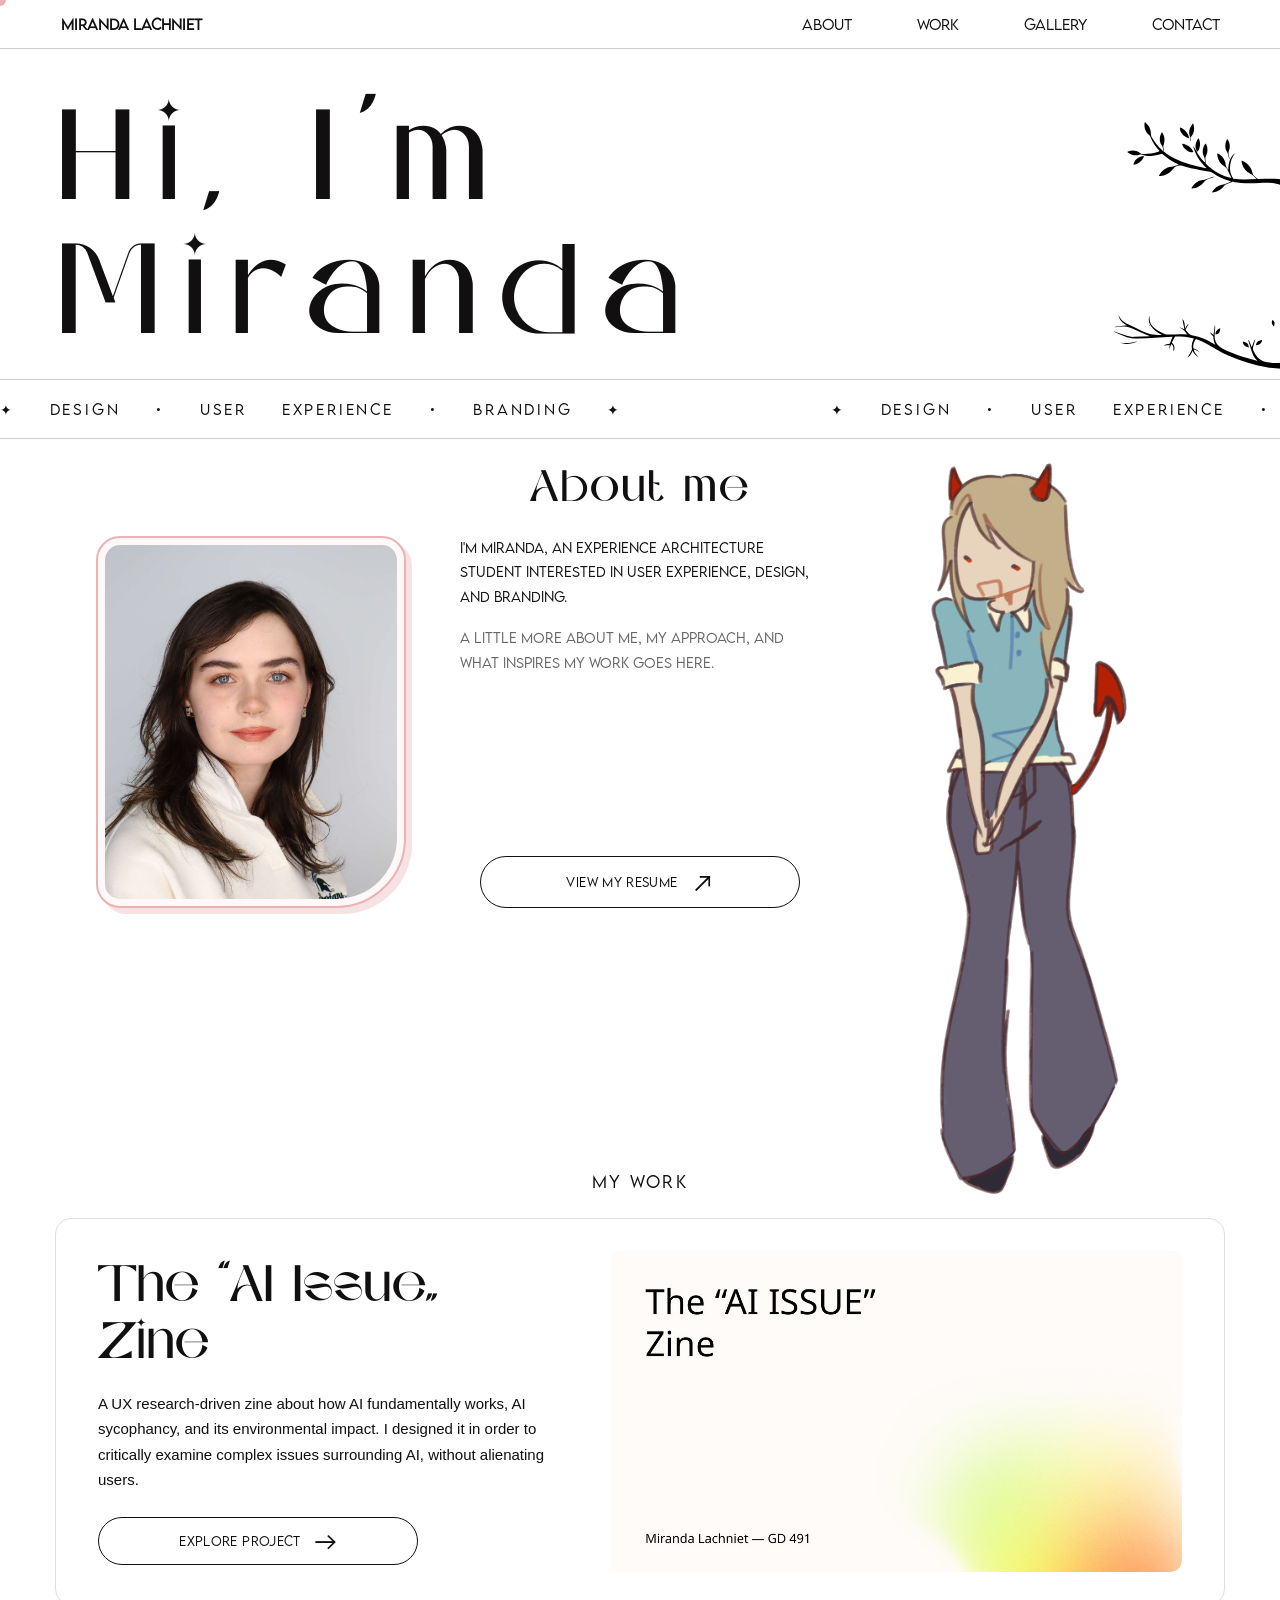
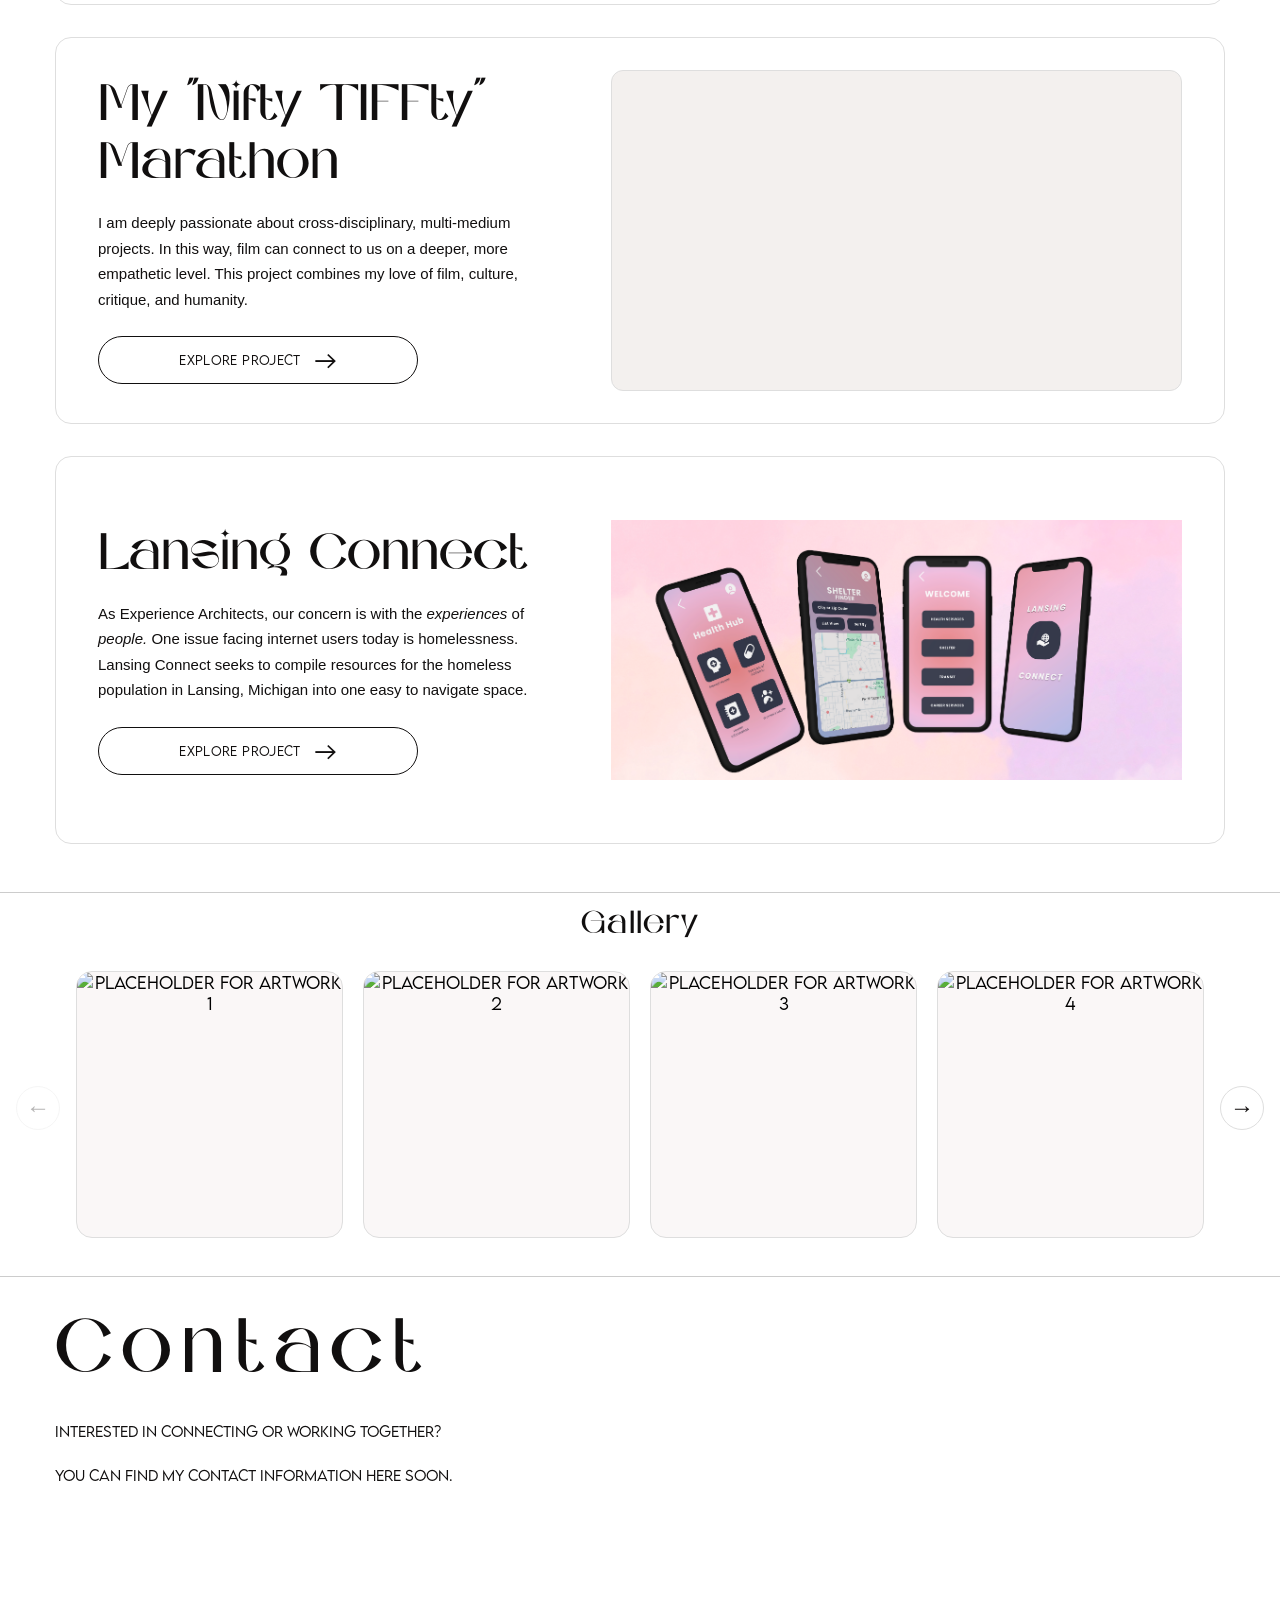
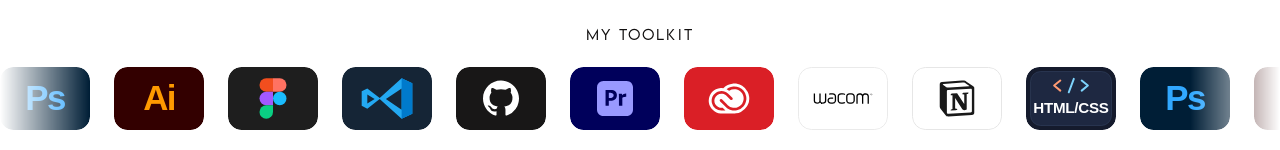
==== commit ee2fe5ca: "Commit changes" ====
--- a/index.html
+++ b/index.html
@@ -15,8 +15,9 @@
   <nav class="horizontal-menu" aria-label="Main navigation">
     <div class="logo">Miranda Lachniet</div>
     <ul>
+      <li><a href="#about">About</a></li>
       <li><a href="#work">Work</a></li>
-      <li><a href="#about">About</a></li>
+      <li><a href="#gallery">Gallery</a></li>
       <li><a href="#contact">Contact</a></li>
     </ul>
   </nav>
@@ -63,15 +64,77 @@
   </header>
 
   <main>
+    <section id="about" class="page-section about-section" aria-labelledby="about-heading">
+      <h2 id="about-heading" class="section-heading">About me</h2>
+      <img
+        class="about-headshot"
+        src="assets/portfolio_headshot.jpg"
+        alt="Portrait of Miranda Lachniet"
+        width="200"
+        height="240"
+        loading="lazy">
+      <div class="about-copy">
+        <div class="section-content">
+          <p>
+            I'm Miranda, an Experience Architecture student
+            interested in user experience, design, and branding.
+          </p>
+          <!-- Replace this paragraph with your personal about-me text. -->
+          <p class="about-placeholder">A little more about me, my approach, and what inspires my work goes here.</p>
+        </div>
+        <a class="project-toggle about-resume" href="assets/portfolio_resume.pdf" target="_blank" rel="noopener noreferrer" aria-label="View my resume PDF in a new tab">
+          <span class="toggle-label">View my resume</span>
+          <span class="toggle-icon" aria-hidden="true">↗</span>
+        </a>
+      </div>
+      <div class="about-artwork">
+        <img
+          src="assets/devil_girl.png"
+          alt="Devil girl character illustration"
+          loading="lazy">
+      </div>
+    </section>
+
     <section id="work" class="page-section">
       <h2 class="my-work">My work</h2>
 
       <div class="project-gallery">
-        <div class="gallery-intro">
-        </div>
+        <!-- PROJECT 3: THE AI ISSUE -->
+        <article class="project-frame">
+          <a class="project-card-link" href="ai-issue.html" aria-label="Explore The “AI Issue” Zine" tabindex="-1"></a>
+          <div class="project-preview">
+            <div class="project-preview-text">
+              <h4 class="project-title">
+                The “AI Issue” Zine
+              </h4>
+
+              <p class="project-summary">
+                A UX research-driven zine about how AI fundamentally works,
+                AI sycophancy, and its environmental impact.
+                I designed it in order to critically examine complex issues surrounding AI,
+                without alienating users.
+              </p>
+
+              <a class="project-toggle" href="ai-issue.html">
+                <span class="toggle-label">Explore project</span>
+                <span class="toggle-icon" aria-hidden="true">→</span>
+              </a>
+            </div>
+
+            <div class="project-cover project-3-cover">
+              <img
+                src="assets/ai-issue-cover.jpg"
+                alt="Cover of The AI Issue project"
+                loading="lazy">
+            </div>
+          </div>
+
+          
+        </article>
 
         <!-- PROJECT 1: TIFF WEBSITE -->
         <article class="project-frame">
+          <a class="project-card-link" href="tiff.html" aria-label="Explore My &quot;Nifty TIFFty&quot; Marathon" tabindex="-1"></a>
           <div class="project-preview">
             <div class="project-preview-text">
               <h4 class="project-title">
@@ -86,14 +149,10 @@
                 critique, and humanity.
               </p>
 
-              <button
-                class="project-toggle"
-                type="button"
-                aria-expanded="false"
-                aria-controls="project-details-1">
+              <a class="project-toggle" href="tiff.html">
                 <span class="toggle-label">Explore project</span>
-                <span class="toggle-icon" aria-hidden="true">+</span>
-              </button>
+                <span class="toggle-icon" aria-hidden="true">→</span>
+              </a>
             </div>
 
             <div class="project-live-preview">
@@ -104,87 +163,15 @@
                 tabindex="-1"
                 aria-hidden="true">
               </iframe>
-
-              <a
-                class="project-live-overlay"
-                href="https://finaltiffwebsite.netlify.app/"
-                target="_blank"
-                rel="noopener noreferrer"
-                aria-label="Visit my TIFF website (opens in a new tab)">
-              </a>
             </div>
           </div>
 
-          <div
-            class="project-details"
-            id="project-details-1"
-            hidden>
-
-            <div class="project-details-inner">
-              <div class="detail-heading">
-                <h5>Behind the design</h5>
-              </div>
-
-              <div class="detail-grid">
-                <div class="detail-text">
-                  <h6>Background</h6>
-                  <p>
-                    In 2025 I attended TIFF (Talk up TIFF).
-                  </p>
-                </div>
-
-                <div class="detail-text">
-                  <h6>My approach</h6>
-                  <p>
-                    I decided to turn this into a website that
-                    others could use to follow along with my
-                    TIFF experience.
-                  </p>
-                </div>
-              </div>
-
-              <div
-                class="image-placeholder detail-image"
-                role="img"
-                aria-label="TIFF website design process placeholder">
-                <span>TIFF WIREFRAMES / DESIGN PROCESS</span>
-                <small>Replace with your image</small>
-              </div>
-
-              <div class="detail-grid">
-                <div class="detail-text">
-                  <h6>The outcome</h6>
-                  <p>
-                    Describe the finished website, its features,
-                    and how it addresses the original design goals.
-                  </p>
-                </div>
-
-                <div class="detail-text">
-                  <h6>Reflection</h6>
-                  <p>
-                    Explain what you learned from the project,
-                    what challenges you encountered,
-                    and what you would improve.
-                  </p>
-                </div>
-              </div>
-
-              <p>
-                <a
-                  class="project-external-link"
-                  href="https://finaltiffwebsite.netlify.app/"
-                  target="_blank"
-                  rel="noopener noreferrer">
-                  Visit the live TIFF website ↗
-                </a>
-              </p>
-            </div>
-          </div>
+          
         </article>
 
         <!-- PROJECT 2: LANSING CONNECT -->
         <article class="project-frame">
+          <a class="project-card-link" href="lansing-connect.html" aria-label="Explore Lansing Connect" tabindex="-1"></a>
           <div class="project-preview">
             <div class="project-preview-text">
               <h4 class="project-title">
@@ -200,14 +187,10 @@
                 easy to navigate space.
               </p>
 
-              <button
-                class="project-toggle"
-                type="button"
-                aria-expanded="false"
-                aria-controls="project-details-2">
+              <a class="project-toggle" href="lansing-connect.html">
                 <span class="toggle-label">Explore project</span>
-                <span class="toggle-icon" aria-hidden="true">+</span>
-              </button>
+                <span class="toggle-icon" aria-hidden="true">→</span>
+              </a>
             </div>
 
             <div class="project-cover">
@@ -218,436 +201,52 @@
             </div>
           </div>
 
-          <div
-            class="project-details"
-            id="project-details-2"
-            hidden>
-
-            <div class="project-details-inner">
-              <div class="detail-heading">
-                <h5>Behind the design</h5>
-              </div>
-
-              <div class="detail-grid">
-                <div class="detail-text">
-                  <h6>The challenge</h6>
-                  <p>
-                    Describe the challenges people experiencing
-                    homelessness face when trying to find
-                    resources and services online.
-                  </p>
-                </div>
-
-                <div class="detail-text">
-                  <h6>My approach</h6>
-                  <p>
-                    Explain how you researched the needs of
-                    your users and designed an accessible,
-                    easy-to-navigate resource website.
-                  </p>
-                </div>
-              </div>
-
-              <div
-                class="image-placeholder detail-image"
-                role="img"
-                aria-label="Lansing Connect process image placeholder">
-                <span>LANSING CONNECT PROCESS IMAGE</span>
-                <small>Replace with your image</small>
-              </div>
-
-              <div class="detail-grid">
-                <div class="detail-text">
-                  <h6>The outcome</h6>
-                  <p>
-                    Describe your final prototype or website,
-                    its key features, and the design decisions
-                    that support your intended users.
-                  </p>
-                </div>
-
-                <div class="detail-text">
-                  <h6>Reflection</h6>
-                  <p>
-                    Discuss what you learned about experience
-                    architecture, accessibility, and designing
-                    for community needs.
-                  </p>
-                </div>
-              </div>
-
-              <div
-                class="image-placeholder detail-image"
-                role="img"
-                aria-label="Lansing Connect final design placeholder">
-                <span>LANSING CONNECT FINAL DESIGN</span>
-                <small>Replace with your image</small>
-              </div>
-            </div>
-          </div>
+          
         </article>
-
-        <!-- PROJECT 3: THE AI ISSUE -->
-        <article class="project-frame">
-          <div class="project-preview">
-            <div class="project-preview-text">
-              <h4 class="project-title">
-                The “AI Issue” Zine
-              </h4>
-
-              <p class="project-summary">
-                A research-driven zine about how AI works,
-                AI sycophancy, and its environmental impact.
-                I designed it to make complex issues approachable
-                and encourage critical thinking.
-              </p>
-
-              <button
-                class="project-toggle"
-                type="button"
-                aria-expanded="false"
-                aria-controls="project-details-3">
-                <span class="toggle-label">Explore project</span>
-                <span class="toggle-icon" aria-hidden="true">+</span>
-              </button>
-            </div>
-
-            <div class="project-cover project-3-cover">
-              <img
-                src="assets/ai-issue-cover.jpg"
-                alt="Cover of The AI Issue project"
-                loading="lazy">
-            </div>
-          </div>
-
-          <div
-            class="project-details"
-            id="project-details-3"
-            hidden>
-
-            <div class="project-details-inner">
-
-              <!-- ZINE SLIDESHOW -->
-              <div
-                class="project-slideshow zine-image-slideshow"
-                aria-label="The AI Issue zine pages"
-                tabindex="0">
-
-                <img
-                  class="zine-slide-image"
-                  src="assets/AI-Issue-1.jpg"
-                  alt="The AI Issue zine, image 1 of 5">
-
-                <div class="project-slide-controls">
-                  <button
-                    type="button"
-                    class="slide-prev"
-                    aria-label="Previous zine image">
-                    ← Previous
-                  </button>
-
-                  <span
-                    class="slide-counter"
-                    aria-live="polite">
-                    1 / 5
-                  </span>
-
-                  <button
-                    type="button"
-                    class="slide-next"
-                    aria-label="Next zine image">
-                    Next →
-                  </button>
-                </div>
-              </div>
-
-              <!-- PROJECT WRITING -->
-              <div class="zine-story">
-
-                <section
-                  class="zine-story-section"
-                  aria-labelledby="zine-context">
-
-                  <h5 id="zine-context">Context</h5>
-
-                  <div class="zine-story-copy">
-                    <p>
-                      This zine was created in response to
-                      Zach Kaiser’s
-                      <em>Special Topics in Graphic Design</em>
-                      course.
-                    </p>
-
-                    <p>
-                      My interest in AI predates the current
-                      hype/hysteria surrounding it. As a child,
-                      I spent hours experimenting with early
-                      chatbots like Cleverbot, which could barely
-                      remember a conversation a few lines in
-                      before becoming lost and/ or insane,
-                      messing around with the primitive AI of
-                      <em>Façade</em>, and watching the well of
-                      training data of bots be poisoned by bad
-                      actors (<a href="https://en.wikipedia.org/wiki/Tay_(chatbot)"
-                      target="_blank"
-                      rel="noopener noreferrer">RIP Tay</a>.) AI has fascinated me
-                      long before it became a cultural obsession,
-                      and because of that I am often especially
-                      aware of the way people engage with and
-                      understand it.
-                    </p>
-
-                    <p>
-                      Throughout the course, we examined AI
-                      from every angle. The controversy
-                      surrounding AI is difficult to define,
-                      as its impacts intersect with issues of
-                      geography, class, labor, and accessibility.
-                      Someone living in the Global South may
-                      experience AI very differently from a
-                      student using it in the United States.
-                      As AI tools become increasingly widespread,
-                      understanding these differing experiences
-                      becomes essential. Navigating AI’s role
-                      in society requires an empathetic,
-                      human-centered approach.
-                    </p>
-                  </div>
-                </section>
-
-                <section
-                  class="zine-story-section"
-                  aria-labelledby="zine-challenge">
-
-                  <h5 id="zine-challenge">Challenge</h5>
-
-                  <div class="zine-story-copy">
-                    <p>
-                      From the beginning of the course, I knew
-                      I wanted to explore how
-                      <strong><em>people</em></strong>
-                      interact with AI and what shapes their
-                      opinions of it. With such an emotionally
-                      charged debate, I wanted to approach the
-                      subject with empathy, curiosity, and an
-                      open mind. Our assignment was to create
-                      a design response to the course materials
-                      that would encourage people to think
-                      critically about the subject.
-                    </p>
-
-                    <p>
-                      I chose to create a zine, allowing my
-                      interpretation of AI to remain physically
-                      unchanging as technology and public
-                      attitudes continue to shift. In academic
-                      spaces, it's easy to fall into ideological
-                      bubbles, so I wanted to create something
-                      that would catch the attention of people
-                      who weren't necessarily interested in AI.
-                    </p>
-
-                    <p>
-                      My challenge was to use design and rhetoric
-                      to get people thinking critically about
-                      AI use without immediately turning them
-                      away. This was difficult because AI use
-                      is so often treated as a moral issue.
-                      I had to consider how language, layout,
-                      and imagery might influence someone's
-                      interpretation of the subject. AI is so
-                      caught up in controversy and optics that
-                      I wanted to approach it without that
-                      baggage. My goal was to present the subject
-                      fairly, encouraging people to ask their
-                      own questions rather than telling them
-                      what to think.
-                    </p>
-                  </div>
-                </section>
-
-                <section
-                  class="zine-story-section"
-                  aria-labelledby="zine-role">
-
-                  <h5 id="zine-role">Role</h5>
-
-                  <div class="zine-story-copy">
-                    <p>
-                      Creating the zine involved extensive
-                      research. Drawing from course readings
-                      and outside sources, I narrowed my focus
-                      to a few key issues within AI discourse.
-                      Katie Singer’s Substack was particularly
-                      influential, as I found her blunt,
-                      straightforward approach to communicating
-                      complex issues especially effective.
-                    </p>
-
-                    <p>
-                      The design process was recursive. Every
-                      new point required me to reconsider
-                      whether I was communicating the information
-                      accurately and fairly. Simplifying such
-                      a complex subject came with three challenges:
-                      preserving important information,
-                      acknowledging the real ecological,
-                      economic, and social harms of AI, and,
-                      most importantly, avoiding language that
-                      might shame or belittle readers for their
-                      AI use. If readers felt judged or talked
-                      down to, they likely wouldn't engage
-                      with the zine in the first place.
-                      I wanted to make these issues understandable
-                      to someone unfamiliar with the subject
-                      without watering them down or turning
-                      people away.
-                    </p>
-                  </div>
-                </section>
-
-                <section
-                  class="zine-story-section"
-                  aria-labelledby="zine-process">
-
-                  <h5 id="zine-process">Process</h5>
-
-                  <div class="zine-story-copy">
-                    <p>
-                      The decision to create a zine came from
-                      class discussions and my own experiences
-                      with the medium. One issue I've noticed
-                      with zines is that they tend to appeal
-                      to people who already read them, an
-                      audience that may also be more inclined
-                      to hold anti-AI views. I wanted to reach
-                      beyond that audience, so I used sleek,
-                      AI-inspired and editorial visuals to catch
-                      people's attention and distinguish the
-                      project from traditional zines.
-                    </p>
-
-                    <p>
-                      Calling it the AI “Issue,” like an issue
-                      of a magazine, was another way to separate
-                      the project from the social associations
-                      of its medium while creating a more striking
-                      visual identity. The content informed the
-                      presentation: the sleek, AI inspired
-                      aesthetic was also a rhetorical choice,
-                      poking fun at the homogeneity of AI
-                      driven web design.
-                    </p>
-                  </div>
-                </section>
-
-                <section
-                  class="zine-story-section"
-                  aria-labelledby="zine-conclusion">
-
-                  <h5 id="zine-conclusion">Conclusion</h5>
-
-                  <div class="zine-story-copy">
-                    <p>
-                      While I learned a lot about AI throughout
-                      this project, what interested me most was
-                      how <em>people</em> engage with it.
-                      A technology is only as powerful as the
-                      way it's used, and people's understanding
-                      of how AI works shapes how they interact
-                      with it socially, economically, and
-                      politically. As AI continues to evolve
-                      and cause discourse, presenting information
-                      about it in a clear, human-centered way
-                      is more important than ever.
-                    </p>
-                  </div>
-                </section>
-
-              </div>
-
-              <!-- PRESENTATION SLIDESHOW -->
-              <div class="ai-presentation-section">
-                <div
-                  class="project-slideshow"
-                  aria-label="The AI Issue project presentation"
-                  tabindex="0">
-
-                  <div
-                    class="project-slide"
-                    role="img"
-                    aria-label="Presentation slide 1 of 12">
-                  </div>
-
-                  <div class="project-slide-controls">
-                    <button
-                      type="button"
-                      class="slide-prev"
-                      aria-label="Previous presentation slide">
-                      ← Previous
-                    </button>
-
-                    <span
-                      class="slide-counter"
-                      aria-live="polite">
-                      1 / 12
-                    </span>
-
-                    <button
-                      type="button"
-                      class="slide-next"
-                      aria-label="Next presentation slide">
-                      Next →
-                    </button>
-                  </div>
-                </div>
-
-                <div class="presentation-pdf-action">
-                  <a
-                    class="presentation-pdf-button"
-                    href="assets/Portfolio GD Final Project.pdf"
-                    target="_blank"
-                    rel="noopener noreferrer"
-                    aria-label="View The AI Issue presentation as PDF, opens in a new tab">
-
-                    <svg
-                      viewBox="0 0 24 24"
-                      width="19"
-                      height="19"
-                      fill="none"
-                      stroke="currentColor"
-                      stroke-width="1.7"
-                      stroke-linecap="round"
-                      stroke-linejoin="round"
-                      aria-hidden="true">
-                      <path d="M14 2H6a2 2 0 0 0-2 2v16a2 2 0 0 0 2 2h12a2 2 0 0 0 2-2V8z"/>
-                      <polyline points="14 2 14 8 20 8"/>
-                      <path d="M8 13h8"/>
-                      <path d="M8 17h6"/>
-                    </svg>
-
-                    <span>View Presentation as PDF</span>
-                    <span aria-hidden="true">↗</span>
-                  </a>
-                </div>
-              </div>
-
-            </div>
-          </div>
-        </article>
       </div>
     </section>
 
-    <section id="about" class="page-section about-section">
-      <h2 class="section-heading">About</h2>
-
-      <div class="section-content">
-        <p>
-          I'm Miranda, an Experience Architecture student
-          interested in user experience, design, and branding.
-        </p>
-      </div>
-    </section>
+<!-- Paste this section into your portfolio, for example before Contact. -->
+<section class="ml-gallery page-section" id="gallery" data-ml-gallery aria-labelledby="ml-gallery-heading">
+  <h2 class="ml-gallery__heading" id="ml-gallery-heading">Gallery</h2>
+  <div class="ml-gallery__row">
+    <button class="ml-gallery__arrow" data-gallery-prev type="button" aria-label="Scroll gallery left" aria-controls="ml-gallery-track">←</button>
+    <div class="ml-gallery__track" id="ml-gallery-track" tabindex="0" role="region" aria-label="Artwork gallery. Use left and right arrow keys to scroll.">
+      <button class="ml-gallery__tile" type="button" aria-label="Enlarge artwork 1" data-caption="Artwork 1 — Replace this with a short description of your piece.">
+        <img src="images/gallery-01.svg" alt="Placeholder for artwork 1" width="1000" height="1000" loading="lazy">
+      </button>
+      <button class="ml-gallery__tile" type="button" aria-label="Enlarge artwork 2" data-caption="Artwork 2 — Replace this with a short description of your piece.">
+        <img src="images/gallery-02.svg" alt="Placeholder for artwork 2" width="1000" height="1000" loading="lazy">
+      </button>
+      <button class="ml-gallery__tile" type="button" aria-label="Enlarge artwork 3" data-caption="Artwork 3 — Replace this with a short description of your piece.">
+        <img src="images/gallery-03.svg" alt="Placeholder for artwork 3" width="1000" height="1000" loading="lazy">
+      </button>
+      <button class="ml-gallery__tile" type="button" aria-label="Enlarge artwork 4" data-caption="Artwork 4 — Replace this with a short description of your piece.">
+        <img src="images/gallery-04.svg" alt="Placeholder for artwork 4" width="1000" height="1000" loading="lazy">
+      </button>
+      <button class="ml-gallery__tile" type="button" aria-label="Enlarge artwork 5" data-caption="Artwork 5 — Replace this with a short description of your piece.">
+        <img src="images/gallery-05.svg" alt="Placeholder for artwork 5" width="1000" height="1000" loading="lazy">
+      </button>
+      <button class="ml-gallery__tile" type="button" aria-label="Enlarge artwork 6" data-caption="Artwork 6 — Replace this with a short description of your piece.">
+        <img src="images/gallery-06.svg" alt="Placeholder for artwork 6" width="1000" height="1000" loading="lazy">
+      </button>
+      <button class="ml-gallery__tile" type="button" aria-label="Enlarge artwork 7" data-caption="Artwork 7 — Replace this with a short description of your piece.">
+        <img src="images/gallery-07.svg" alt="Placeholder for artwork 7" width="1000" height="1000" loading="lazy">
+      </button>
+      <button class="ml-gallery__tile" type="button" aria-label="Enlarge artwork 8" data-caption="Artwork 8 — Replace this with a short description of your piece.">
+        <img src="images/gallery-08.svg" alt="Placeholder for artwork 8" width="1000" height="1000" loading="lazy">
+      </button>
+    </div>
+    <button class="ml-gallery__arrow" data-gallery-next type="button" aria-label="Scroll gallery right" aria-controls="ml-gallery-track">→</button>
+  </div>
+  <dialog class="ml-lightbox" aria-label="Enlarged artwork" aria-describedby="ml-gallery-caption">
+    <button class="ml-lightbox__close" type="button" aria-label="Close enlarged artwork" autofocus>×</button>
+    <figure>
+      <img class="ml-lightbox__image" alt="">
+      <figcaption class="ml-lightbox__caption" id="ml-gallery-caption"></figcaption>
+    </figure>
+  </dialog>
+</section>
 
     <section id="contact" class="page-section contact-section">
       <h2 class="section-heading">Contact</h2>
@@ -661,7 +260,97 @@
         </p>
       </div>
     </section>
+    <section class="app-marquee" aria-label="My Toolkit">
+<h2 class="app-marquee__heading">My Toolkit</h2>
+<div class="app-marquee__window"><div class="app-marquee__track">
+<div class="app-marquee__group">
+<div class="app-marquee__item" tabindex="0" role="img" aria-label="Adobe Photoshop, 10 years of experience"><svg xmlns="http://www.w3.org/2000/svg" width="160" height="112" viewBox="0 0 160 112" aria-hidden="true"><title>Adobe Photoshop</title><rect width="160" height="112" rx="24" fill="#001E36"/><text x="80" y="77" text-anchor="middle" fill="#31A8FF" font-family="Arial, Helvetica, sans-serif" font-size="62" font-weight="600" letter-spacing="-3">Ps</text></svg><span class="app-marquee__experience" aria-hidden="true">10 years of experience</span></div>
+<div class="app-marquee__item" tabindex="0" role="img" aria-label="Adobe Illustrator, 4 years of experience"><svg xmlns="http://www.w3.org/2000/svg" width="160" height="112" viewBox="0 0 160 112" aria-hidden="true"><title>Adobe Illustrator</title><rect width="160" height="112" rx="24" fill="#330000"/><text x="80" y="77" text-anchor="middle" fill="#FF9A00" font-family="Arial, Helvetica, sans-serif" font-size="62" font-weight="600" letter-spacing="-3">Ai</text></svg><span class="app-marquee__experience" aria-hidden="true">4 years of experience</span></div>
+<div class="app-marquee__item" tabindex="0" role="img" aria-label="Figma, 6 years of experience"><svg xmlns="http://www.w3.org/2000/svg" width="160" height="112" viewBox="0 0 160 112" aria-hidden="true"><title>Figma</title><rect width="160" height="112" rx="24" fill="#1E1E1E"/><g transform="translate(56 20)"><path d="M12 0h12v24H12a12 12 0 0 1 0-24" fill="#F24E1E"/><path d="M24 0h12a12 12 0 0 1 0 24H24" fill="#FF7262"/><path d="M12 24h12v24H12a12 12 0 0 1 0-24" fill="#A259FF"/><circle cx="36" cy="36" r="12" fill="#1ABCFE"/><path d="M12 48h12v12a12 12 0 1 1-12-12" fill="#0ACF83"/></g></svg><span class="app-marquee__experience" aria-hidden="true">6 years of experience</span></div>
+<div class="app-marquee__item" tabindex="0" role="img" aria-label="Visual Studio Code, 7 years of experience"><svg xmlns="http://www.w3.org/2000/svg" width="160" height="112" viewBox="0 0 160 112" aria-hidden="true"><title>Visual Studio Code</title><rect width="160" height="112" rx="24" fill="#152536"/><path d="M106 20 67 55 45 38 35 43v26l10 5 22-17 39 35 19-9V29ZM45 49l13 8-13 8Zm61-11v38L78 57Z" fill="#23A9F2"/><path d="m106 20 19 9v54l-19 9V20Z" fill="#007ACC"/></svg><span class="app-marquee__experience" aria-hidden="true">7 years of experience</span></div>
+<div class="app-marquee__item" tabindex="0" role="img" aria-label="GitHub, 6 years of experience"><svg xmlns="http://www.w3.org/2000/svg" width="160" height="112" viewBox="0 0 160 112" aria-hidden="true"><title>GitHub</title><rect width="160" height="112" rx="24" fill="#181717"/><g transform="translate(48 24) scale(4)" fill="#FFFFFF"><path d="M8 0C3.58 0 0 3.58 0 8c0 3.54 2.29 6.53 5.47 7.59.4.07.55-.17.55-.38 0-.19-.01-.82-.01-1.49-2.01.37-2.53-.49-2.69-.94-.09-.23-.48-.94-.82-1.13-.28-.15-.68-.52-.01-.53.63-.01 1.08.58 1.23.82.72 1.21 1.87.87 2.33.66.07-.52.28-.87.51-1.07-1.78-.2-3.64-.89-3.64-3.95 0-.87.31-1.59.82-2.15-.08-.2-.36-1.02.08-2.12 0 0 .67-.21 2.2.82A7.65 7.65 0 0 1 8 3.86c.68 0 1.36.09 2 .27 1.53-1.04 2.2-.82 2.2-.82.44 1.1.16 1.92.08 2.12.51.56.82 1.27.82 2.15 0 3.07-1.87 3.75-3.65 3.95.29.25.54.73.54 1.48 0 1.07-.01 1.93-.01 2.2 0 .21.15.46.55.38A8.01 8.01 0 0 0 16 8c0-4.42-3.58-8-8-8Z"/></g></svg><span class="app-marquee__experience" aria-hidden="true">6 years of experience</span></div>
+<div class="app-marquee__item" tabindex="0" role="img" aria-label="Adobe Premiere Pro, 5 years of experience"><svg xmlns="http://www.w3.org/2000/svg" width="160" height="112" viewBox="0 0 160 112" aria-hidden="true"><title>Adobe Premiere Pro</title><rect width="160" height="112" rx="24" fill="#00005B"/><g transform="translate(48 24) scale(2.6666667)" fill="#9999FF"><path d="M10.15 8.42a2.93 2.93 0 00-1.18-.2 13.9 13.9 0 00-1.09.02v3.36l.39.02h.53c.39 0 .78-.06 1.15-.18.32-.09.6-.28.82-.53.21-.25.31-.59.31-1.03a1.45 1.45 0 00-.93-1.46zM19.75.3H4.25A4.25 4.25 0 000 4.55v14.9c0 2.35 1.9 4.25 4.25 4.25h15.5c2.35 0 4.25-1.9 4.25-4.25V4.55C24 2.2 22.1.3 19.75.3zm-7.09 11.65c-.4.56-.96.98-1.61 1.22-.68.25-1.43.34-2.25.34l-.5-.01-.43-.01v3.21a.12.12 0 01-.11.14H5.82c-.08 0-.12-.04-.12-.13V6.42c0-.07.03-.11.1-.11l.56-.01.76-.02.87-.02.91-.01c.82 0 1.5.1 2.06.31.5.17.96.45 1.34.82.32.32.57.71.73 1.14.15.42.23.85.23 1.3 0 .86-.2 1.57-.6 2.13zm6.82-3.15v1.95c0 .08-.05.11-.16.11a4.35 4.35 0 00-1.92.37c-.19.09-.37.21-.51.37v5.1c0 .1-.04.14-.13.14h-1.97a.14.14 0 01-.16-.12v-5.58l-.01-.75-.02-.78c0-.23-.02-.45-.04-.68a.1.1 0 01.07-.11h1.78c.1 0 .18.07.2.16a3.03 3.03 0 01.13.92c.3-.35.67-.64 1.08-.86a3.1 3.1 0 011.52-.39c.07-.01.13.04.14.11v.04z"/></g></svg><span class="app-marquee__experience" aria-hidden="true">5 years of experience</span></div>
+<div class="app-marquee__item" tabindex="0" role="img" aria-label="Adobe Creative Cloud, 10 years of experience"><svg xmlns="http://www.w3.org/2000/svg" width="160" height="112" viewBox="0 0 160 112" aria-hidden="true"><title>Adobe Creative Cloud</title><rect width="160" height="112" rx="24" fill="#DA1F26"/><g transform="translate(44 20) scale(3)" fill="#FFFFFF"><path d="M14.782 3.153c-.231.02-.472.04-.703.07a8.453 8.453 0 0 0-2.832.834 8.951 8.951 0 0 0-2.46 1.777c-.03.04-.09.06-.141.05a7.44 7.44 0 0 0-1.496-.07 7.424 7.424 0 0 0-2.932.763c-1.768.884-3.013 2.26-3.736 4.108a7.089 7.089 0 0 0-.462 2.139c0 .05-.01.09-.02.13v.773c.02.201.05.392.07.593.1.813.332 1.596.703 2.33.824 1.646 2.089 2.851 3.786 3.594a7.127 7.127 0 0 0 2.45.593c.032 0 .06.004.086.01h8.576c.183-.017.362-.035.547-.06a8.344 8.344 0 0 0 2.811-.834 8.836 8.836 0 0 0 3.646-3.304 8.187 8.187 0 0 0 1.184-3.093c.05-.34.08-.692.121-1.034 0-.05.01-.09.02-.13v-.794c-.02-.23-.05-.452-.05-.662a8.345 8.345 0 0 0-.834-2.812 8.952 8.952 0 0 0-3.324-3.645 8.245 8.245 0 0 0-3.072-1.175c-.362-.06-.713-.09-1.075-.13-.05 0-.09-.01-.14-.02zm.369 1.693c2.126.005 3.93.826 5.395 2.455a6.93 6.93 0 0 1 1.616 3.323c.15.764.181 1.547.07 2.32-.19 1.346-.702 2.55-1.576 3.605a7.082 7.082 0 0 1-3.997 2.45 7.297 7.297 0 0 1-2.56.1c-1.095-.14-2.099-.501-3.003-1.154a5.2 5.2 0 0 1-.672-.573c-1.226-1.205-2.44-2.42-3.666-3.625-.301-.3-.321-.632-.18-.934a.822.822 0 0 1 .863-.472c.21.02.372.141.522.292 1.105 1.114 2.2 2.209 3.304 3.324a5.263 5.263 0 0 0 3.093 1.536c1.948.261 3.605-.341 4.92-1.798.713-.793 1.145-1.747 1.326-2.811.26-1.587-.11-3.013-1.095-4.268-.873-1.115-2.018-1.808-3.404-2.059-1.416-.25-2.751.02-3.966.794-.03.02-.1.03-.131.01a9.04 9.04 0 0 0-1.406-.854s-.01-.01-.02-.03a6.603 6.603 0 0 1 1.255-.823 6.646 6.646 0 0 1 2.641-.784 8.45 8.45 0 0 1 .67-.024zM7.546 7.509c1.455-.024 2.791.525 3.982 1.63.854.802 1.637 1.636 2.46 2.47.231.23.281.522.171.833-.11.311-.362.462-.683.512a.722.722 0 0 1-.632-.23c-.784-.784-1.567-1.557-2.34-2.35-.633-.653-1.386-1.025-2.27-1.186-1.958-.351-3.936.784-4.639 2.641-.904 2.36.522 5.031 2.982 5.594.482.11.995.11 1.497.1.14-.01.22.04.32.13.483.473.995.945 1.497 1.416.03.03.07.06.1.09-.06 0-.1.01-.14.01h-2.3a5.833 5.833 0 0 1-5.693-4.568c-.653-2.942 1.034-5.925 3.926-6.798a6.33 6.33 0 0 1 1.762-.294Z"/></g></svg><span class="app-marquee__experience" aria-hidden="true">10 years of experience</span></div>
+<div class="app-marquee__item" tabindex="0" role="img" aria-label="Wacom, 10 years of experience"><svg xmlns="http://www.w3.org/2000/svg" width="160" height="112" viewBox="0 0 160 112" aria-hidden="true"><title>Wacom</title><rect width="160" height="112" rx="24" fill="#FFFFFF"/><rect x=".75" y=".75" width="158.5" height="110.5" rx="23.25" fill="none" stroke="#E5E5E5" stroke-width="1.5"/><g transform="translate(28 4) scale(4.3333333)" fill="#000000"><path d="M7.2432 9.8765c-.4754 0-.7006.05-.9445.1439l-.0438.0187.269.4754.0312-.0125c.1814-.0751.3816-.1001.7569-.1001h.4003c.588 0 .9194.294.9194.8069v1.5762c0 .5129-.3377.8069-.9194.8069h-.6568c-.6005 0-.8944-.244-.8944-.7443 0-.4942.294-.7381.8944-.7381h.9132v-.5254h-.9382c-.8882 0-1.4011.4628-1.4011 1.2697 0 .7819.538 1.2635 1.401 1.2635h.7069c.982 0 1.4324-.6567 1.4324-1.2635V11.14c0-.6067-.4504-1.2635-1.4324-1.2635zM9.7764 11.14c0-.6067.4503-1.2635 1.4324-1.2635h.6129c.5004.0063.8257.075 1.0884.2502l.0375.0188-.3065.444-.0312-.0187c-.2002-.119-.4441-.169-.857-.169H11.24c-.5942 0-.9194.2877-.9194.807v1.5762c0 .5192.3252.8069.9194.8069h.5129c.4129 0 .663-.05.857-.169l.0312-.0187.3065.4441-.0375.025c-.269.169-.5942.244-1.0946.244h-.6067c-.9821 0-1.4324-.6567-1.4324-1.2635zm6.5426 1.6513c0 .5129-.3378.8069-.9195.8069h-.6505c-.5942 0-.9194-.2878-.9194-.807V11.215c0-.513.3377-.8068.9194-.8068h.6505c.588 0 .9195.2939.9195.8068zm-.9007-2.9085h-.6943c-.9883 0-1.4386.6567-1.4386 1.2634V12.86c0 .6067.4503 1.2635 1.4323 1.2635h.7006c.982 0 1.4324-.6568 1.4324-1.2635v-1.714c.0062-.6067-.4441-1.2634-1.4324-1.2634zm3.4652.0125c.5692 0 .907.1375 1.1697.4752.2627-.3377.6067-.4753 1.1696-.4753.8444 0 1.3949.4816 1.3949 1.226v2.9898h-.5317V11.19c0-.5191-.294-.7693-.8882-.7693-.5629 0-.8757.2564-.8757.7193v2.971h-.5379V11.14c0-.463-.3127-.7193-.8757-.7193-.6004 0-.8882.2502-.8882.7693v2.921h-.5379v-2.9899c.0063-.7443.5504-1.2259 1.4011-1.2259zm4.6912.2563c.0438 0 .075.0063.0938.0188.025.0125.0313.0375.025.0625 0 .0313-.0125.0563-.0438.0688-.0187.0125-.0438.0125-.075.0125h-.0688v-.1626zm.1376-.0313c-.0313-.0125-.0688-.0187-.1251-.0187l-.1564-.0063v.4504h.0813v-.1752h.0626c.0438 0 .0688 0 .0875.0125.0313.0126.0438.0501.0438.1001v.0626h.0751v-.0063c-.0063-.0062-.0063-.0125-.0063-.025v-.0626c0-.025-.0062-.0437-.025-.0688-.0125-.025-.0375-.0375-.0751-.0437.0251 0 .0501-.0063.0626-.0188.0313-.0188.0438-.05.0438-.0876 0-.0563-.025-.0938-.0688-.1126zm-.4691.2065c0-.1.0312-.1814.1-.2502.0688-.0688.1564-.1.2502-.1064.1001 0 .1814.0376.2502.1064.0688.0688.1001.1501.1001.2502 0 .1-.0313.1813-.1001.2501-.0688.069-.1501.1064-.2502.1064-.1 0-.1814-.0375-.2502-.1064-.0688-.0688-.1-.15-.1-.25zm.3502.4065c.1126 0 .2064-.0375.2878-.1188.0813-.075.1188-.1752.1188-.294 0-.1126-.0375-.2064-.1188-.2877-.0751-.0813-.1752-.1189-.2878-.1189s-.2064.0376-.2877.119c-.0813.0812-.1188.175-.1188.2876 0 .1188.0375.2127.1188.294.0751.0813.1751.1188.2877.1188zm-18.996 2.0954v-2.921l.5379-.0063v2.99c-.0063.7442-.5505 1.2258-1.4011 1.2258-.5692 0-.907-.1376-1.1697-.4754-.2627.3378-.6005.4754-1.1697.4754C.5504 14.1172 0 13.6356 0 12.8913V9.9014l.5317.0063v2.921c0 .5192.294.7694.8882.7694.5629 0 .8756-.2565.8756-.7194v-2.971h.538v2.971c0 .463.3127.7194.8756.7194.6005 0 .8882-.2502.8882-.7694z"/></g></svg><span class="app-marquee__experience" aria-hidden="true">10 years of experience</span></div>
+<div class="app-marquee__item" tabindex="0" role="img" aria-label="Notion, 6 years of experience"><svg xmlns="http://www.w3.org/2000/svg" width="160" height="112" viewBox="0 0 160 112" aria-hidden="true"><title>Notion</title><rect width="160" height="112" rx="24" fill="#FFFFFF"/><rect x=".75" y=".75" width="158.5" height="110.5" rx="23.25" fill="none" stroke="#DFDFDF" stroke-width="1.5"/><g transform="translate(48 24) scale(2.6666667)" fill="#191919"><path d="M4.459 4.208c.746.606 1.026.56 2.428.466l13.215-.793c.28 0 .047-.28-.046-.326L17.86 1.968c-.42-.326-.981-.7-2.055-.607L3.01 2.295c-.466.046-.56.28-.374.466zm.793 3.08v13.904c0 .747.373 1.027 1.214.98l14.523-.84c.841-.046.935-.56.935-1.167V6.354c0-.606-.233-.933-.748-.887l-15.177.887c-.56.047-.747.327-.747.933zm14.337.745c.093.42 0 .84-.42.888l-.7.14v10.264c-.608.327-1.168.514-1.635.514-.748 0-.935-.234-1.495-.933l-4.577-7.186v6.952L12.21 19s0 .84-1.168.84l-3.222.186c-.093-.186 0-.653.327-.746l.84-.233V9.854L7.822 9.76c-.094-.42.14-1.026.793-1.073l3.456-.233 4.764 7.279v-6.44l-1.215-.139c-.093-.514.28-.887.747-.933zM1.936 1.035l13.31-.98c1.634-.14 2.055-.047 3.082.7l4.249 2.986c.7.513.934.653.934 1.213v16.378c0 1.026-.373 1.634-1.68 1.726l-15.458.934c-.98.047-1.448-.093-1.962-.747l-3.129-4.06c-.56-.747-.793-1.306-.793-1.96V2.667c0-.839.374-1.54 1.447-1.632z"/></g></svg><span class="app-marquee__experience" aria-hidden="true">6 years of experience</span></div>
+<div class="app-marquee__item" tabindex="0" role="img" aria-label="HTML/CSS, 5 years of experience"><svg xmlns="http://www.w3.org/2000/svg" width="160" height="112" viewBox="0 0 160 112" aria-hidden="true"><title>HTML/CSS</title><rect width="160" height="112" rx="24" fill="#151B2D"/><rect x="8" y="8" width="144" height="96" rx="18" fill="#1E2841" stroke="#344462"/><path d="m61 24-11 9 11 9" fill="none" stroke="#FF9A72" stroke-width="3.5" stroke-linecap="round" stroke-linejoin="round"/><path d="m99 24 11 9-11 9M85 21 76 45" fill="none" stroke="#7DD3FC" stroke-width="3.5" stroke-linecap="round" stroke-linejoin="round"/><text x="80" y="82" fill="#FFFFFF" font-family="Arial,Helvetica,sans-serif" font-size="27" font-weight="700" letter-spacing="-.5" text-anchor="middle">HTML/CSS</text></svg><span class="app-marquee__experience" aria-hidden="true">5 years of experience</span></div>
+<div class="app-marquee__item"><svg xmlns="http://www.w3.org/2000/svg" width="160" height="112" viewBox="0 0 160 112" aria-hidden="true"><title>Adobe Photoshop</title><rect width="160" height="112" rx="24" fill="#001E36"/><text x="80" y="77" text-anchor="middle" fill="#31A8FF" font-family="Arial, Helvetica, sans-serif" font-size="62" font-weight="600" letter-spacing="-3">Ps</text></svg><span class="app-marquee__experience" aria-hidden="true">10 years of experience</span></div>
+<div class="app-marquee__item"><svg xmlns="http://www.w3.org/2000/svg" width="160" height="112" viewBox="0 0 160 112" aria-hidden="true"><title>Adobe Illustrator</title><rect width="160" height="112" rx="24" fill="#330000"/><text x="80" y="77" text-anchor="middle" fill="#FF9A00" font-family="Arial, Helvetica, sans-serif" font-size="62" font-weight="600" letter-spacing="-3">Ai</text></svg><span class="app-marquee__experience" aria-hidden="true">4 years of experience</span></div>
+<div class="app-marquee__item"><svg xmlns="http://www.w3.org/2000/svg" width="160" height="112" viewBox="0 0 160 112" aria-hidden="true"><title>Figma</title><rect width="160" height="112" rx="24" fill="#1E1E1E"/><g transform="translate(56 20)"><path d="M12 0h12v24H12a12 12 0 0 1 0-24" fill="#F24E1E"/><path d="M24 0h12a12 12 0 0 1 0 24H24" fill="#FF7262"/><path d="M12 24h12v24H12a12 12 0 0 1 0-24" fill="#A259FF"/><circle cx="36" cy="36" r="12" fill="#1ABCFE"/><path d="M12 48h12v12a12 12 0 1 1-12-12" fill="#0ACF83"/></g></svg><span class="app-marquee__experience" aria-hidden="true">6 years of experience</span></div>
+<div class="app-marquee__item"><svg xmlns="http://www.w3.org/2000/svg" width="160" height="112" viewBox="0 0 160 112" aria-hidden="true"><title>Visual Studio Code</title><rect width="160" height="112" rx="24" fill="#152536"/><path d="M106 20 67 55 45 38 35 43v26l10 5 22-17 39 35 19-9V29ZM45 49l13 8-13 8Zm61-11v38L78 57Z" fill="#23A9F2"/><path d="m106 20 19 9v54l-19 9V20Z" fill="#007ACC"/></svg><span class="app-marquee__experience" aria-hidden="true">7 years of experience</span></div>
+<div class="app-marquee__item"><svg xmlns="http://www.w3.org/2000/svg" width="160" height="112" viewBox="0 0 160 112" aria-hidden="true"><title>GitHub</title><rect width="160" height="112" rx="24" fill="#181717"/><g transform="translate(48 24) scale(4)" fill="#FFFFFF"><path d="M8 0C3.58 0 0 3.58 0 8c0 3.54 2.29 6.53 5.47 7.59.4.07.55-.17.55-.38 0-.19-.01-.82-.01-1.49-2.01.37-2.53-.49-2.69-.94-.09-.23-.48-.94-.82-1.13-.28-.15-.68-.52-.01-.53.63-.01 1.08.58 1.23.82.72 1.21 1.87.87 2.33.66.07-.52.28-.87.51-1.07-1.78-.2-3.64-.89-3.64-3.95 0-.87.31-1.59.82-2.15-.08-.2-.36-1.02.08-2.12 0 0 .67-.21 2.2.82A7.65 7.65 0 0 1 8 3.86c.68 0 1.36.09 2 .27 1.53-1.04 2.2-.82 2.2-.82.44 1.1.16 1.92.08 2.12.51.56.82 1.27.82 2.15 0 3.07-1.87 3.75-3.65 3.95.29.25.54.73.54 1.48 0 1.07-.01 1.93-.01 2.2 0 .21.15.46.55.38A8.01 8.01 0 0 0 16 8c0-4.42-3.58-8-8-8Z"/></g></svg><span class="app-marquee__experience" aria-hidden="true">6 years of experience</span></div>
+<div class="app-marquee__item"><svg xmlns="http://www.w3.org/2000/svg" width="160" height="112" viewBox="0 0 160 112" aria-hidden="true"><title>Adobe Premiere Pro</title><rect width="160" height="112" rx="24" fill="#00005B"/><g transform="translate(48 24) scale(2.6666667)" fill="#9999FF"><path d="M10.15 8.42a2.93 2.93 0 00-1.18-.2 13.9 13.9 0 00-1.09.02v3.36l.39.02h.53c.39 0 .78-.06 1.15-.18.32-.09.6-.28.82-.53.21-.25.31-.59.31-1.03a1.45 1.45 0 00-.93-1.46zM19.75.3H4.25A4.25 4.25 0 000 4.55v14.9c0 2.35 1.9 4.25 4.25 4.25h15.5c2.35 0 4.25-1.9 4.25-4.25V4.55C24 2.2 22.1.3 19.75.3zm-7.09 11.65c-.4.56-.96.98-1.61 1.22-.68.25-1.43.34-2.25.34l-.5-.01-.43-.01v3.21a.12.12 0 01-.11.14H5.82c-.08 0-.12-.04-.12-.13V6.42c0-.07.03-.11.1-.11l.56-.01.76-.02.87-.02.91-.01c.82 0 1.5.1 2.06.31.5.17.96.45 1.34.82.32.32.57.71.73 1.14.15.42.23.85.23 1.3 0 .86-.2 1.57-.6 2.13zm6.82-3.15v1.95c0 .08-.05.11-.16.11a4.35 4.35 0 00-1.92.37c-.19.09-.37.21-.51.37v5.1c0 .1-.04.14-.13.14h-1.97a.14.14 0 01-.16-.12v-5.58l-.01-.75-.02-.78c0-.23-.02-.45-.04-.68a.1.1 0 01.07-.11h1.78c.1 0 .18.07.2.16a3.03 3.03 0 01.13.92c.3-.35.67-.64 1.08-.86a3.1 3.1 0 011.52-.39c.07-.01.13.04.14.11v.04z"/></g></svg><span class="app-marquee__experience" aria-hidden="true">5 years of experience</span></div>
+<div class="app-marquee__item"><svg xmlns="http://www.w3.org/2000/svg" width="160" height="112" viewBox="0 0 160 112" aria-hidden="true"><title>Adobe Creative Cloud</title><rect width="160" height="112" rx="24" fill="#DA1F26"/><g transform="translate(44 20) scale(3)" fill="#FFFFFF"><path d="M14.782 3.153c-.231.02-.472.04-.703.07a8.453 8.453 0 0 0-2.832.834 8.951 8.951 0 0 0-2.46 1.777c-.03.04-.09.06-.141.05a7.44 7.44 0 0 0-1.496-.07 7.424 7.424 0 0 0-2.932.763c-1.768.884-3.013 2.26-3.736 4.108a7.089 7.089 0 0 0-.462 2.139c0 .05-.01.09-.02.13v.773c.02.201.05.392.07.593.1.813.332 1.596.703 2.33.824 1.646 2.089 2.851 3.786 3.594a7.127 7.127 0 0 0 2.45.593c.032 0 .06.004.086.01h8.576c.183-.017.362-.035.547-.06a8.344 8.344 0 0 0 2.811-.834 8.836 8.836 0 0 0 3.646-3.304 8.187 8.187 0 0 0 1.184-3.093c.05-.34.08-.692.121-1.034 0-.05.01-.09.02-.13v-.794c-.02-.23-.05-.452-.05-.662a8.345 8.345 0 0 0-.834-2.812 8.952 8.952 0 0 0-3.324-3.645 8.245 8.245 0 0 0-3.072-1.175c-.362-.06-.713-.09-1.075-.13-.05 0-.09-.01-.14-.02zm.369 1.693c2.126.005 3.93.826 5.395 2.455a6.93 6.93 0 0 1 1.616 3.323c.15.764.181 1.547.07 2.32-.19 1.346-.702 2.55-1.576 3.605a7.082 7.082 0 0 1-3.997 2.45 7.297 7.297 0 0 1-2.56.1c-1.095-.14-2.099-.501-3.003-1.154a5.2 5.2 0 0 1-.672-.573c-1.226-1.205-2.44-2.42-3.666-3.625-.301-.3-.321-.632-.18-.934a.822.822 0 0 1 .863-.472c.21.02.372.141.522.292 1.105 1.114 2.2 2.209 3.304 3.324a5.263 5.263 0 0 0 3.093 1.536c1.948.261 3.605-.341 4.92-1.798.713-.793 1.145-1.747 1.326-2.811.26-1.587-.11-3.013-1.095-4.268-.873-1.115-2.018-1.808-3.404-2.059-1.416-.25-2.751.02-3.966.794-.03.02-.1.03-.131.01a9.04 9.04 0 0 0-1.406-.854s-.01-.01-.02-.03a6.603 6.603 0 0 1 1.255-.823 6.646 6.646 0 0 1 2.641-.784 8.45 8.45 0 0 1 .67-.024zM7.546 7.509c1.455-.024 2.791.525 3.982 1.63.854.802 1.637 1.636 2.46 2.47.231.23.281.522.171.833-.11.311-.362.462-.683.512a.722.722 0 0 1-.632-.23c-.784-.784-1.567-1.557-2.34-2.35-.633-.653-1.386-1.025-2.27-1.186-1.958-.351-3.936.784-4.639 2.641-.904 2.36.522 5.031 2.982 5.594.482.11.995.11 1.497.1.14-.01.22.04.32.13.483.473.995.945 1.497 1.416.03.03.07.06.1.09-.06 0-.1.01-.14.01h-2.3a5.833 5.833 0 0 1-5.693-4.568c-.653-2.942 1.034-5.925 3.926-6.798a6.33 6.33 0 0 1 1.762-.294Z"/></g></svg><span class="app-marquee__experience" aria-hidden="true">10 years of experience</span></div>
+<div class="app-marquee__item"><svg xmlns="http://www.w3.org/2000/svg" width="160" height="112" viewBox="0 0 160 112" aria-hidden="true"><title>Wacom</title><rect width="160" height="112" rx="24" fill="#FFFFFF"/><rect x=".75" y=".75" width="158.5" height="110.5" rx="23.25" fill="none" stroke="#E5E5E5" stroke-width="1.5"/><g transform="translate(28 4) scale(4.3333333)" fill="#000000"><path d="M7.2432 9.8765c-.4754 0-.7006.05-.9445.1439l-.0438.0187.269.4754.0312-.0125c.1814-.0751.3816-.1001.7569-.1001h.4003c.588 0 .9194.294.9194.8069v1.5762c0 .5129-.3377.8069-.9194.8069h-.6568c-.6005 0-.8944-.244-.8944-.7443 0-.4942.294-.7381.8944-.7381h.9132v-.5254h-.9382c-.8882 0-1.4011.4628-1.4011 1.2697 0 .7819.538 1.2635 1.401 1.2635h.7069c.982 0 1.4324-.6567 1.4324-1.2635V11.14c0-.6067-.4504-1.2635-1.4324-1.2635zM9.7764 11.14c0-.6067.4503-1.2635 1.4324-1.2635h.6129c.5004.0063.8257.075 1.0884.2502l.0375.0188-.3065.444-.0312-.0187c-.2002-.119-.4441-.169-.857-.169H11.24c-.5942 0-.9194.2877-.9194.807v1.5762c0 .5192.3252.8069.9194.8069h.5129c.4129 0 .663-.05.857-.169l.0312-.0187.3065.4441-.0375.025c-.269.169-.5942.244-1.0946.244h-.6067c-.9821 0-1.4324-.6567-1.4324-1.2635zm6.5426 1.6513c0 .5129-.3378.8069-.9195.8069h-.6505c-.5942 0-.9194-.2878-.9194-.807V11.215c0-.513.3377-.8068.9194-.8068h.6505c.588 0 .9195.2939.9195.8068zm-.9007-2.9085h-.6943c-.9883 0-1.4386.6567-1.4386 1.2634V12.86c0 .6067.4503 1.2635 1.4323 1.2635h.7006c.982 0 1.4324-.6568 1.4324-1.2635v-1.714c.0062-.6067-.4441-1.2634-1.4324-1.2634zm3.4652.0125c.5692 0 .907.1375 1.1697.4752.2627-.3377.6067-.4753 1.1696-.4753.8444 0 1.3949.4816 1.3949 1.226v2.9898h-.5317V11.19c0-.5191-.294-.7693-.8882-.7693-.5629 0-.8757.2564-.8757.7193v2.971h-.5379V11.14c0-.463-.3127-.7193-.8757-.7193-.6004 0-.8882.2502-.8882.7693v2.921h-.5379v-2.9899c.0063-.7443.5504-1.2259 1.4011-1.2259zm4.6912.2563c.0438 0 .075.0063.0938.0188.025.0125.0313.0375.025.0625 0 .0313-.0125.0563-.0438.0688-.0187.0125-.0438.0125-.075.0125h-.0688v-.1626zm.1376-.0313c-.0313-.0125-.0688-.0187-.1251-.0187l-.1564-.0063v.4504h.0813v-.1752h.0626c.0438 0 .0688 0 .0875.0125.0313.0126.0438.0501.0438.1001v.0626h.0751v-.0063c-.0063-.0062-.0063-.0125-.0063-.025v-.0626c0-.025-.0062-.0437-.025-.0688-.0125-.025-.0375-.0375-.0751-.0437.0251 0 .0501-.0063.0626-.0188.0313-.0188.0438-.05.0438-.0876 0-.0563-.025-.0938-.0688-.1126zm-.4691.2065c0-.1.0312-.1814.1-.2502.0688-.0688.1564-.1.2502-.1064.1001 0 .1814.0376.2502.1064.0688.0688.1001.1501.1001.2502 0 .1-.0313.1813-.1001.2501-.0688.069-.1501.1064-.2502.1064-.1 0-.1814-.0375-.2502-.1064-.0688-.0688-.1-.15-.1-.25zm.3502.4065c.1126 0 .2064-.0375.2878-.1188.0813-.075.1188-.1752.1188-.294 0-.1126-.0375-.2064-.1188-.2877-.0751-.0813-.1752-.1189-.2878-.1189s-.2064.0376-.2877.119c-.0813.0812-.1188.175-.1188.2876 0 .1188.0375.2127.1188.294.0751.0813.1751.1188.2877.1188zm-18.996 2.0954v-2.921l.5379-.0063v2.99c-.0063.7442-.5505 1.2258-1.4011 1.2258-.5692 0-.907-.1376-1.1697-.4754-.2627.3378-.6005.4754-1.1697.4754C.5504 14.1172 0 13.6356 0 12.8913V9.9014l.5317.0063v2.921c0 .5192.294.7694.8882.7694.5629 0 .8756-.2565.8756-.7194v-2.971h.538v2.971c0 .463.3127.7194.8756.7194.6005 0 .8882-.2502.8882-.7694z"/></g></svg><span class="app-marquee__experience" aria-hidden="true">10 years of experience</span></div>
+<div class="app-marquee__item"><svg xmlns="http://www.w3.org/2000/svg" width="160" height="112" viewBox="0 0 160 112" aria-hidden="true"><title>Notion</title><rect width="160" height="112" rx="24" fill="#FFFFFF"/><rect x=".75" y=".75" width="158.5" height="110.5" rx="23.25" fill="none" stroke="#DFDFDF" stroke-width="1.5"/><g transform="translate(48 24) scale(2.6666667)" fill="#191919"><path d="M4.459 4.208c.746.606 1.026.56 2.428.466l13.215-.793c.28 0 .047-.28-.046-.326L17.86 1.968c-.42-.326-.981-.7-2.055-.607L3.01 2.295c-.466.046-.56.28-.374.466zm.793 3.08v13.904c0 .747.373 1.027 1.214.98l14.523-.84c.841-.046.935-.56.935-1.167V6.354c0-.606-.233-.933-.748-.887l-15.177.887c-.56.047-.747.327-.747.933zm14.337.745c.093.42 0 .84-.42.888l-.7.14v10.264c-.608.327-1.168.514-1.635.514-.748 0-.935-.234-1.495-.933l-4.577-7.186v6.952L12.21 19s0 .84-1.168.84l-3.222.186c-.093-.186 0-.653.327-.746l.84-.233V9.854L7.822 9.76c-.094-.42.14-1.026.793-1.073l3.456-.233 4.764 7.279v-6.44l-1.215-.139c-.093-.514.28-.887.747-.933zM1.936 1.035l13.31-.98c1.634-.14 2.055-.047 3.082.7l4.249 2.986c.7.513.934.653.934 1.213v16.378c0 1.026-.373 1.634-1.68 1.726l-15.458.934c-.98.047-1.448-.093-1.962-.747l-3.129-4.06c-.56-.747-.793-1.306-.793-1.96V2.667c0-.839.374-1.54 1.447-1.632z"/></g></svg><span class="app-marquee__experience" aria-hidden="true">6 years of experience</span></div>
+<div class="app-marquee__item"><svg xmlns="http://www.w3.org/2000/svg" width="160" height="112" viewBox="0 0 160 112" aria-hidden="true"><title>HTML/CSS</title><rect width="160" height="112" rx="24" fill="#151B2D"/><rect x="8" y="8" width="144" height="96" rx="18" fill="#1E2841" stroke="#344462"/><path d="m61 24-11 9 11 9" fill="none" stroke="#FF9A72" stroke-width="3.5" stroke-linecap="round" stroke-linejoin="round"/><path d="m99 24 11 9-11 9M85 21 76 45" fill="none" stroke="#7DD3FC" stroke-width="3.5" stroke-linecap="round" stroke-linejoin="round"/><text x="80" y="82" fill="#FFFFFF" font-family="Arial,Helvetica,sans-serif" font-size="27" font-weight="700" letter-spacing="-.5" text-anchor="middle">HTML/CSS</text></svg><span class="app-marquee__experience" aria-hidden="true">5 years of experience</span></div>
+<div class="app-marquee__item"><svg xmlns="http://www.w3.org/2000/svg" width="160" height="112" viewBox="0 0 160 112" aria-hidden="true"><title>Adobe Photoshop</title><rect width="160" height="112" rx="24" fill="#001E36"/><text x="80" y="77" text-anchor="middle" fill="#31A8FF" font-family="Arial, Helvetica, sans-serif" font-size="62" font-weight="600" letter-spacing="-3">Ps</text></svg><span class="app-marquee__experience" aria-hidden="true">10 years of experience</span></div>
+<div class="app-marquee__item"><svg xmlns="http://www.w3.org/2000/svg" width="160" height="112" viewBox="0 0 160 112" aria-hidden="true"><title>Adobe Illustrator</title><rect width="160" height="112" rx="24" fill="#330000"/><text x="80" y="77" text-anchor="middle" fill="#FF9A00" font-family="Arial, Helvetica, sans-serif" font-size="62" font-weight="600" letter-spacing="-3">Ai</text></svg><span class="app-marquee__experience" aria-hidden="true">4 years of experience</span></div>
+<div class="app-marquee__item"><svg xmlns="http://www.w3.org/2000/svg" width="160" height="112" viewBox="0 0 160 112" aria-hidden="true"><title>Figma</title><rect width="160" height="112" rx="24" fill="#1E1E1E"/><g transform="translate(56 20)"><path d="M12 0h12v24H12a12 12 0 0 1 0-24" fill="#F24E1E"/><path d="M24 0h12a12 12 0 0 1 0 24H24" fill="#FF7262"/><path d="M12 24h12v24H12a12 12 0 0 1 0-24" fill="#A259FF"/><circle cx="36" cy="36" r="12" fill="#1ABCFE"/><path d="M12 48h12v12a12 12 0 1 1-12-12" fill="#0ACF83"/></g></svg><span class="app-marquee__experience" aria-hidden="true">6 years of experience</span></div>
+<div class="app-marquee__item"><svg xmlns="http://www.w3.org/2000/svg" width="160" height="112" viewBox="0 0 160 112" aria-hidden="true"><title>Visual Studio Code</title><rect width="160" height="112" rx="24" fill="#152536"/><path d="M106 20 67 55 45 38 35 43v26l10 5 22-17 39 35 19-9V29ZM45 49l13 8-13 8Zm61-11v38L78 57Z" fill="#23A9F2"/><path d="m106 20 19 9v54l-19 9V20Z" fill="#007ACC"/></svg><span class="app-marquee__experience" aria-hidden="true">7 years of experience</span></div>
+<div class="app-marquee__item"><svg xmlns="http://www.w3.org/2000/svg" width="160" height="112" viewBox="0 0 160 112" aria-hidden="true"><title>GitHub</title><rect width="160" height="112" rx="24" fill="#181717"/><g transform="translate(48 24) scale(4)" fill="#FFFFFF"><path d="M8 0C3.58 0 0 3.58 0 8c0 3.54 2.29 6.53 5.47 7.59.4.07.55-.17.55-.38 0-.19-.01-.82-.01-1.49-2.01.37-2.53-.49-2.69-.94-.09-.23-.48-.94-.82-1.13-.28-.15-.68-.52-.01-.53.63-.01 1.08.58 1.23.82.72 1.21 1.87.87 2.33.66.07-.52.28-.87.51-1.07-1.78-.2-3.64-.89-3.64-3.95 0-.87.31-1.59.82-2.15-.08-.2-.36-1.02.08-2.12 0 0 .67-.21 2.2.82A7.65 7.65 0 0 1 8 3.86c.68 0 1.36.09 2 .27 1.53-1.04 2.2-.82 2.2-.82.44 1.1.16 1.92.08 2.12.51.56.82 1.27.82 2.15 0 3.07-1.87 3.75-3.65 3.95.29.25.54.73.54 1.48 0 1.07-.01 1.93-.01 2.2 0 .21.15.46.55.38A8.01 8.01 0 0 0 16 8c0-4.42-3.58-8-8-8Z"/></g></svg><span class="app-marquee__experience" aria-hidden="true">6 years of experience</span></div>
+<div class="app-marquee__item"><svg xmlns="http://www.w3.org/2000/svg" width="160" height="112" viewBox="0 0 160 112" aria-hidden="true"><title>Adobe Premiere Pro</title><rect width="160" height="112" rx="24" fill="#00005B"/><g transform="translate(48 24) scale(2.6666667)" fill="#9999FF"><path d="M10.15 8.42a2.93 2.93 0 00-1.18-.2 13.9 13.9 0 00-1.09.02v3.36l.39.02h.53c.39 0 .78-.06 1.15-.18.32-.09.6-.28.82-.53.21-.25.31-.59.31-1.03a1.45 1.45 0 00-.93-1.46zM19.75.3H4.25A4.25 4.25 0 000 4.55v14.9c0 2.35 1.9 4.25 4.25 4.25h15.5c2.35 0 4.25-1.9 4.25-4.25V4.55C24 2.2 22.1.3 19.75.3zm-7.09 11.65c-.4.56-.96.98-1.61 1.22-.68.25-1.43.34-2.25.34l-.5-.01-.43-.01v3.21a.12.12 0 01-.11.14H5.82c-.08 0-.12-.04-.12-.13V6.42c0-.07.03-.11.1-.11l.56-.01.76-.02.87-.02.91-.01c.82 0 1.5.1 2.06.31.5.17.96.45 1.34.82.32.32.57.71.73 1.14.15.42.23.85.23 1.3 0 .86-.2 1.57-.6 2.13zm6.82-3.15v1.95c0 .08-.05.11-.16.11a4.35 4.35 0 00-1.92.37c-.19.09-.37.21-.51.37v5.1c0 .1-.04.14-.13.14h-1.97a.14.14 0 01-.16-.12v-5.58l-.01-.75-.02-.78c0-.23-.02-.45-.04-.68a.1.1 0 01.07-.11h1.78c.1 0 .18.07.2.16a3.03 3.03 0 01.13.92c.3-.35.67-.64 1.08-.86a3.1 3.1 0 011.52-.39c.07-.01.13.04.14.11v.04z"/></g></svg><span class="app-marquee__experience" aria-hidden="true">5 years of experience</span></div>
+<div class="app-marquee__item"><svg xmlns="http://www.w3.org/2000/svg" width="160" height="112" viewBox="0 0 160 112" aria-hidden="true"><title>Adobe Creative Cloud</title><rect width="160" height="112" rx="24" fill="#DA1F26"/><g transform="translate(44 20) scale(3)" fill="#FFFFFF"><path d="M14.782 3.153c-.231.02-.472.04-.703.07a8.453 8.453 0 0 0-2.832.834 8.951 8.951 0 0 0-2.46 1.777c-.03.04-.09.06-.141.05a7.44 7.44 0 0 0-1.496-.07 7.424 7.424 0 0 0-2.932.763c-1.768.884-3.013 2.26-3.736 4.108a7.089 7.089 0 0 0-.462 2.139c0 .05-.01.09-.02.13v.773c.02.201.05.392.07.593.1.813.332 1.596.703 2.33.824 1.646 2.089 2.851 3.786 3.594a7.127 7.127 0 0 0 2.45.593c.032 0 .06.004.086.01h8.576c.183-.017.362-.035.547-.06a8.344 8.344 0 0 0 2.811-.834 8.836 8.836 0 0 0 3.646-3.304 8.187 8.187 0 0 0 1.184-3.093c.05-.34.08-.692.121-1.034 0-.05.01-.09.02-.13v-.794c-.02-.23-.05-.452-.05-.662a8.345 8.345 0 0 0-.834-2.812 8.952 8.952 0 0 0-3.324-3.645 8.245 8.245 0 0 0-3.072-1.175c-.362-.06-.713-.09-1.075-.13-.05 0-.09-.01-.14-.02zm.369 1.693c2.126.005 3.93.826 5.395 2.455a6.93 6.93 0 0 1 1.616 3.323c.15.764.181 1.547.07 2.32-.19 1.346-.702 2.55-1.576 3.605a7.082 7.082 0 0 1-3.997 2.45 7.297 7.297 0 0 1-2.56.1c-1.095-.14-2.099-.501-3.003-1.154a5.2 5.2 0 0 1-.672-.573c-1.226-1.205-2.44-2.42-3.666-3.625-.301-.3-.321-.632-.18-.934a.822.822 0 0 1 .863-.472c.21.02.372.141.522.292 1.105 1.114 2.2 2.209 3.304 3.324a5.263 5.263 0 0 0 3.093 1.536c1.948.261 3.605-.341 4.92-1.798.713-.793 1.145-1.747 1.326-2.811.26-1.587-.11-3.013-1.095-4.268-.873-1.115-2.018-1.808-3.404-2.059-1.416-.25-2.751.02-3.966.794-.03.02-.1.03-.131.01a9.04 9.04 0 0 0-1.406-.854s-.01-.01-.02-.03a6.603 6.603 0 0 1 1.255-.823 6.646 6.646 0 0 1 2.641-.784 8.45 8.45 0 0 1 .67-.024zM7.546 7.509c1.455-.024 2.791.525 3.982 1.63.854.802 1.637 1.636 2.46 2.47.231.23.281.522.171.833-.11.311-.362.462-.683.512a.722.722 0 0 1-.632-.23c-.784-.784-1.567-1.557-2.34-2.35-.633-.653-1.386-1.025-2.27-1.186-1.958-.351-3.936.784-4.639 2.641-.904 2.36.522 5.031 2.982 5.594.482.11.995.11 1.497.1.14-.01.22.04.32.13.483.473.995.945 1.497 1.416.03.03.07.06.1.09-.06 0-.1.01-.14.01h-2.3a5.833 5.833 0 0 1-5.693-4.568c-.653-2.942 1.034-5.925 3.926-6.798a6.33 6.33 0 0 1 1.762-.294Z"/></g></svg><span class="app-marquee__experience" aria-hidden="true">10 years of experience</span></div>
+<div class="app-marquee__item"><svg xmlns="http://www.w3.org/2000/svg" width="160" height="112" viewBox="0 0 160 112" aria-hidden="true"><title>Wacom</title><rect width="160" height="112" rx="24" fill="#FFFFFF"/><rect x=".75" y=".75" width="158.5" height="110.5" rx="23.25" fill="none" stroke="#E5E5E5" stroke-width="1.5"/><g transform="translate(28 4) scale(4.3333333)" fill="#000000"><path d="M7.2432 9.8765c-.4754 0-.7006.05-.9445.1439l-.0438.0187.269.4754.0312-.0125c.1814-.0751.3816-.1001.7569-.1001h.4003c.588 0 .9194.294.9194.8069v1.5762c0 .5129-.3377.8069-.9194.8069h-.6568c-.6005 0-.8944-.244-.8944-.7443 0-.4942.294-.7381.8944-.7381h.9132v-.5254h-.9382c-.8882 0-1.4011.4628-1.4011 1.2697 0 .7819.538 1.2635 1.401 1.2635h.7069c.982 0 1.4324-.6567 1.4324-1.2635V11.14c0-.6067-.4504-1.2635-1.4324-1.2635zM9.7764 11.14c0-.6067.4503-1.2635 1.4324-1.2635h.6129c.5004.0063.8257.075 1.0884.2502l.0375.0188-.3065.444-.0312-.0187c-.2002-.119-.4441-.169-.857-.169H11.24c-.5942 0-.9194.2877-.9194.807v1.5762c0 .5192.3252.8069.9194.8069h.5129c.4129 0 .663-.05.857-.169l.0312-.0187.3065.4441-.0375.025c-.269.169-.5942.244-1.0946.244h-.6067c-.9821 0-1.4324-.6567-1.4324-1.2635zm6.5426 1.6513c0 .5129-.3378.8069-.9195.8069h-.6505c-.5942 0-.9194-.2878-.9194-.807V11.215c0-.513.3377-.8068.9194-.8068h.6505c.588 0 .9195.2939.9195.8068zm-.9007-2.9085h-.6943c-.9883 0-1.4386.6567-1.4386 1.2634V12.86c0 .6067.4503 1.2635 1.4323 1.2635h.7006c.982 0 1.4324-.6568 1.4324-1.2635v-1.714c.0062-.6067-.4441-1.2634-1.4324-1.2634zm3.4652.0125c.5692 0 .907.1375 1.1697.4752.2627-.3377.6067-.4753 1.1696-.4753.8444 0 1.3949.4816 1.3949 1.226v2.9898h-.5317V11.19c0-.5191-.294-.7693-.8882-.7693-.5629 0-.8757.2564-.8757.7193v2.971h-.5379V11.14c0-.463-.3127-.7193-.8757-.7193-.6004 0-.8882.2502-.8882.7693v2.921h-.5379v-2.9899c.0063-.7443.5504-1.2259 1.4011-1.2259zm4.6912.2563c.0438 0 .075.0063.0938.0188.025.0125.0313.0375.025.0625 0 .0313-.0125.0563-.0438.0688-.0187.0125-.0438.0125-.075.0125h-.0688v-.1626zm.1376-.0313c-.0313-.0125-.0688-.0187-.1251-.0187l-.1564-.0063v.4504h.0813v-.1752h.0626c.0438 0 .0688 0 .0875.0125.0313.0126.0438.0501.0438.1001v.0626h.0751v-.0063c-.0063-.0062-.0063-.0125-.0063-.025v-.0626c0-.025-.0062-.0437-.025-.0688-.0125-.025-.0375-.0375-.0751-.0437.0251 0 .0501-.0063.0626-.0188.0313-.0188.0438-.05.0438-.0876 0-.0563-.025-.0938-.0688-.1126zm-.4691.2065c0-.1.0312-.1814.1-.2502.0688-.0688.1564-.1.2502-.1064.1001 0 .1814.0376.2502.1064.0688.0688.1001.1501.1001.2502 0 .1-.0313.1813-.1001.2501-.0688.069-.1501.1064-.2502.1064-.1 0-.1814-.0375-.2502-.1064-.0688-.0688-.1-.15-.1-.25zm.3502.4065c.1126 0 .2064-.0375.2878-.1188.0813-.075.1188-.1752.1188-.294 0-.1126-.0375-.2064-.1188-.2877-.0751-.0813-.1752-.1189-.2878-.1189s-.2064.0376-.2877.119c-.0813.0812-.1188.175-.1188.2876 0 .1188.0375.2127.1188.294.0751.0813.1751.1188.2877.1188zm-18.996 2.0954v-2.921l.5379-.0063v2.99c-.0063.7442-.5505 1.2258-1.4011 1.2258-.5692 0-.907-.1376-1.1697-.4754-.2627.3378-.6005.4754-1.1697.4754C.5504 14.1172 0 13.6356 0 12.8913V9.9014l.5317.0063v2.921c0 .5192.294.7694.8882.7694.5629 0 .8756-.2565.8756-.7194v-2.971h.538v2.971c0 .463.3127.7194.8756.7194.6005 0 .8882-.2502.8882-.7694z"/></g></svg><span class="app-marquee__experience" aria-hidden="true">10 years of experience</span></div>
+<div class="app-marquee__item"><svg xmlns="http://www.w3.org/2000/svg" width="160" height="112" viewBox="0 0 160 112" aria-hidden="true"><title>Notion</title><rect width="160" height="112" rx="24" fill="#FFFFFF"/><rect x=".75" y=".75" width="158.5" height="110.5" rx="23.25" fill="none" stroke="#DFDFDF" stroke-width="1.5"/><g transform="translate(48 24) scale(2.6666667)" fill="#191919"><path d="M4.459 4.208c.746.606 1.026.56 2.428.466l13.215-.793c.28 0 .047-.28-.046-.326L17.86 1.968c-.42-.326-.981-.7-2.055-.607L3.01 2.295c-.466.046-.56.28-.374.466zm.793 3.08v13.904c0 .747.373 1.027 1.214.98l14.523-.84c.841-.046.935-.56.935-1.167V6.354c0-.606-.233-.933-.748-.887l-15.177.887c-.56.047-.747.327-.747.933zm14.337.745c.093.42 0 .84-.42.888l-.7.14v10.264c-.608.327-1.168.514-1.635.514-.748 0-.935-.234-1.495-.933l-4.577-7.186v6.952L12.21 19s0 .84-1.168.84l-3.222.186c-.093-.186 0-.653.327-.746l.84-.233V9.854L7.822 9.76c-.094-.42.14-1.026.793-1.073l3.456-.233 4.764 7.279v-6.44l-1.215-.139c-.093-.514.28-.887.747-.933zM1.936 1.035l13.31-.98c1.634-.14 2.055-.047 3.082.7l4.249 2.986c.7.513.934.653.934 1.213v16.378c0 1.026-.373 1.634-1.68 1.726l-15.458.934c-.98.047-1.448-.093-1.962-.747l-3.129-4.06c-.56-.747-.793-1.306-.793-1.96V2.667c0-.839.374-1.54 1.447-1.632z"/></g></svg><span class="app-marquee__experience" aria-hidden="true">6 years of experience</span></div>
+<div class="app-marquee__item"><svg xmlns="http://www.w3.org/2000/svg" width="160" height="112" viewBox="0 0 160 112" aria-hidden="true"><title>HTML/CSS</title><rect width="160" height="112" rx="24" fill="#151B2D"/><rect x="8" y="8" width="144" height="96" rx="18" fill="#1E2841" stroke="#344462"/><path d="m61 24-11 9 11 9" fill="none" stroke="#FF9A72" stroke-width="3.5" stroke-linecap="round" stroke-linejoin="round"/><path d="m99 24 11 9-11 9M85 21 76 45" fill="none" stroke="#7DD3FC" stroke-width="3.5" stroke-linecap="round" stroke-linejoin="round"/><text x="80" y="82" fill="#FFFFFF" font-family="Arial,Helvetica,sans-serif" font-size="27" font-weight="700" letter-spacing="-.5" text-anchor="middle">HTML/CSS</text></svg><span class="app-marquee__experience" aria-hidden="true">5 years of experience</span></div>
+<div class="app-marquee__item"><svg xmlns="http://www.w3.org/2000/svg" width="160" height="112" viewBox="0 0 160 112" aria-hidden="true"><title>Adobe Photoshop</title><rect width="160" height="112" rx="24" fill="#001E36"/><text x="80" y="77" text-anchor="middle" fill="#31A8FF" font-family="Arial, Helvetica, sans-serif" font-size="62" font-weight="600" letter-spacing="-3">Ps</text></svg><span class="app-marquee__experience" aria-hidden="true">10 years of experience</span></div>
+<div class="app-marquee__item"><svg xmlns="http://www.w3.org/2000/svg" width="160" height="112" viewBox="0 0 160 112" aria-hidden="true"><title>Adobe Illustrator</title><rect width="160" height="112" rx="24" fill="#330000"/><text x="80" y="77" text-anchor="middle" fill="#FF9A00" font-family="Arial, Helvetica, sans-serif" font-size="62" font-weight="600" letter-spacing="-3">Ai</text></svg><span class="app-marquee__experience" aria-hidden="true">4 years of experience</span></div>
+<div class="app-marquee__item"><svg xmlns="http://www.w3.org/2000/svg" width="160" height="112" viewBox="0 0 160 112" aria-hidden="true"><title>Figma</title><rect width="160" height="112" rx="24" fill="#1E1E1E"/><g transform="translate(56 20)"><path d="M12 0h12v24H12a12 12 0 0 1 0-24" fill="#F24E1E"/><path d="M24 0h12a12 12 0 0 1 0 24H24" fill="#FF7262"/><path d="M12 24h12v24H12a12 12 0 0 1 0-24" fill="#A259FF"/><circle cx="36" cy="36" r="12" fill="#1ABCFE"/><path d="M12 48h12v12a12 12 0 1 1-12-12" fill="#0ACF83"/></g></svg><span class="app-marquee__experience" aria-hidden="true">6 years of experience</span></div>
+<div class="app-marquee__item"><svg xmlns="http://www.w3.org/2000/svg" width="160" height="112" viewBox="0 0 160 112" aria-hidden="true"><title>Visual Studio Code</title><rect width="160" height="112" rx="24" fill="#152536"/><path d="M106 20 67 55 45 38 35 43v26l10 5 22-17 39 35 19-9V29ZM45 49l13 8-13 8Zm61-11v38L78 57Z" fill="#23A9F2"/><path d="m106 20 19 9v54l-19 9V20Z" fill="#007ACC"/></svg><span class="app-marquee__experience" aria-hidden="true">7 years of experience</span></div>
+<div class="app-marquee__item"><svg xmlns="http://www.w3.org/2000/svg" width="160" height="112" viewBox="0 0 160 112" aria-hidden="true"><title>GitHub</title><rect width="160" height="112" rx="24" fill="#181717"/><g transform="translate(48 24) scale(4)" fill="#FFFFFF"><path d="M8 0C3.58 0 0 3.58 0 8c0 3.54 2.29 6.53 5.47 7.59.4.07.55-.17.55-.38 0-.19-.01-.82-.01-1.49-2.01.37-2.53-.49-2.69-.94-.09-.23-.48-.94-.82-1.13-.28-.15-.68-.52-.01-.53.63-.01 1.08.58 1.23.82.72 1.21 1.87.87 2.33.66.07-.52.28-.87.51-1.07-1.78-.2-3.64-.89-3.64-3.95 0-.87.31-1.59.82-2.15-.08-.2-.36-1.02.08-2.12 0 0 .67-.21 2.2.82A7.65 7.65 0 0 1 8 3.86c.68 0 1.36.09 2 .27 1.53-1.04 2.2-.82 2.2-.82.44 1.1.16 1.92.08 2.12.51.56.82 1.27.82 2.15 0 3.07-1.87 3.75-3.65 3.95.29.25.54.73.54 1.48 0 1.07-.01 1.93-.01 2.2 0 .21.15.46.55.38A8.01 8.01 0 0 0 16 8c0-4.42-3.58-8-8-8Z"/></g></svg><span class="app-marquee__experience" aria-hidden="true">6 years of experience</span></div>
+<div class="app-marquee__item"><svg xmlns="http://www.w3.org/2000/svg" width="160" height="112" viewBox="0 0 160 112" aria-hidden="true"><title>Adobe Premiere Pro</title><rect width="160" height="112" rx="24" fill="#00005B"/><g transform="translate(48 24) scale(2.6666667)" fill="#9999FF"><path d="M10.15 8.42a2.93 2.93 0 00-1.18-.2 13.9 13.9 0 00-1.09.02v3.36l.39.02h.53c.39 0 .78-.06 1.15-.18.32-.09.6-.28.82-.53.21-.25.31-.59.31-1.03a1.45 1.45 0 00-.93-1.46zM19.75.3H4.25A4.25 4.25 0 000 4.55v14.9c0 2.35 1.9 4.25 4.25 4.25h15.5c2.35 0 4.25-1.9 4.25-4.25V4.55C24 2.2 22.1.3 19.75.3zm-7.09 11.65c-.4.56-.96.98-1.61 1.22-.68.25-1.43.34-2.25.34l-.5-.01-.43-.01v3.21a.12.12 0 01-.11.14H5.82c-.08 0-.12-.04-.12-.13V6.42c0-.07.03-.11.1-.11l.56-.01.76-.02.87-.02.91-.01c.82 0 1.5.1 2.06.31.5.17.96.45 1.34.82.32.32.57.71.73 1.14.15.42.23.85.23 1.3 0 .86-.2 1.57-.6 2.13zm6.82-3.15v1.95c0 .08-.05.11-.16.11a4.35 4.35 0 00-1.92.37c-.19.09-.37.21-.51.37v5.1c0 .1-.04.14-.13.14h-1.97a.14.14 0 01-.16-.12v-5.58l-.01-.75-.02-.78c0-.23-.02-.45-.04-.68a.1.1 0 01.07-.11h1.78c.1 0 .18.07.2.16a3.03 3.03 0 01.13.92c.3-.35.67-.64 1.08-.86a3.1 3.1 0 011.52-.39c.07-.01.13.04.14.11v.04z"/></g></svg><span class="app-marquee__experience" aria-hidden="true">5 years of experience</span></div>
+<div class="app-marquee__item"><svg xmlns="http://www.w3.org/2000/svg" width="160" height="112" viewBox="0 0 160 112" aria-hidden="true"><title>Adobe Creative Cloud</title><rect width="160" height="112" rx="24" fill="#DA1F26"/><g transform="translate(44 20) scale(3)" fill="#FFFFFF"><path d="M14.782 3.153c-.231.02-.472.04-.703.07a8.453 8.453 0 0 0-2.832.834 8.951 8.951 0 0 0-2.46 1.777c-.03.04-.09.06-.141.05a7.44 7.44 0 0 0-1.496-.07 7.424 7.424 0 0 0-2.932.763c-1.768.884-3.013 2.26-3.736 4.108a7.089 7.089 0 0 0-.462 2.139c0 .05-.01.09-.02.13v.773c.02.201.05.392.07.593.1.813.332 1.596.703 2.33.824 1.646 2.089 2.851 3.786 3.594a7.127 7.127 0 0 0 2.45.593c.032 0 .06.004.086.01h8.576c.183-.017.362-.035.547-.06a8.344 8.344 0 0 0 2.811-.834 8.836 8.836 0 0 0 3.646-3.304 8.187 8.187 0 0 0 1.184-3.093c.05-.34.08-.692.121-1.034 0-.05.01-.09.02-.13v-.794c-.02-.23-.05-.452-.05-.662a8.345 8.345 0 0 0-.834-2.812 8.952 8.952 0 0 0-3.324-3.645 8.245 8.245 0 0 0-3.072-1.175c-.362-.06-.713-.09-1.075-.13-.05 0-.09-.01-.14-.02zm.369 1.693c2.126.005 3.93.826 5.395 2.455a6.93 6.93 0 0 1 1.616 3.323c.15.764.181 1.547.07 2.32-.19 1.346-.702 2.55-1.576 3.605a7.082 7.082 0 0 1-3.997 2.45 7.297 7.297 0 0 1-2.56.1c-1.095-.14-2.099-.501-3.003-1.154a5.2 5.2 0 0 1-.672-.573c-1.226-1.205-2.44-2.42-3.666-3.625-.301-.3-.321-.632-.18-.934a.822.822 0 0 1 .863-.472c.21.02.372.141.522.292 1.105 1.114 2.2 2.209 3.304 3.324a5.263 5.263 0 0 0 3.093 1.536c1.948.261 3.605-.341 4.92-1.798.713-.793 1.145-1.747 1.326-2.811.26-1.587-.11-3.013-1.095-4.268-.873-1.115-2.018-1.808-3.404-2.059-1.416-.25-2.751.02-3.966.794-.03.02-.1.03-.131.01a9.04 9.04 0 0 0-1.406-.854s-.01-.01-.02-.03a6.603 6.603 0 0 1 1.255-.823 6.646 6.646 0 0 1 2.641-.784 8.45 8.45 0 0 1 .67-.024zM7.546 7.509c1.455-.024 2.791.525 3.982 1.63.854.802 1.637 1.636 2.46 2.47.231.23.281.522.171.833-.11.311-.362.462-.683.512a.722.722 0 0 1-.632-.23c-.784-.784-1.567-1.557-2.34-2.35-.633-.653-1.386-1.025-2.27-1.186-1.958-.351-3.936.784-4.639 2.641-.904 2.36.522 5.031 2.982 5.594.482.11.995.11 1.497.1.14-.01.22.04.32.13.483.473.995.945 1.497 1.416.03.03.07.06.1.09-.06 0-.1.01-.14.01h-2.3a5.833 5.833 0 0 1-5.693-4.568c-.653-2.942 1.034-5.925 3.926-6.798a6.33 6.33 0 0 1 1.762-.294Z"/></g></svg><span class="app-marquee__experience" aria-hidden="true">10 years of experience</span></div>
+<div class="app-marquee__item"><svg xmlns="http://www.w3.org/2000/svg" width="160" height="112" viewBox="0 0 160 112" aria-hidden="true"><title>Wacom</title><rect width="160" height="112" rx="24" fill="#FFFFFF"/><rect x=".75" y=".75" width="158.5" height="110.5" rx="23.25" fill="none" stroke="#E5E5E5" stroke-width="1.5"/><g transform="translate(28 4) scale(4.3333333)" fill="#000000"><path d="M7.2432 9.8765c-.4754 0-.7006.05-.9445.1439l-.0438.0187.269.4754.0312-.0125c.1814-.0751.3816-.1001.7569-.1001h.4003c.588 0 .9194.294.9194.8069v1.5762c0 .5129-.3377.8069-.9194.8069h-.6568c-.6005 0-.8944-.244-.8944-.7443 0-.4942.294-.7381.8944-.7381h.9132v-.5254h-.9382c-.8882 0-1.4011.4628-1.4011 1.2697 0 .7819.538 1.2635 1.401 1.2635h.7069c.982 0 1.4324-.6567 1.4324-1.2635V11.14c0-.6067-.4504-1.2635-1.4324-1.2635zM9.7764 11.14c0-.6067.4503-1.2635 1.4324-1.2635h.6129c.5004.0063.8257.075 1.0884.2502l.0375.0188-.3065.444-.0312-.0187c-.2002-.119-.4441-.169-.857-.169H11.24c-.5942 0-.9194.2877-.9194.807v1.5762c0 .5192.3252.8069.9194.8069h.5129c.4129 0 .663-.05.857-.169l.0312-.0187.3065.4441-.0375.025c-.269.169-.5942.244-1.0946.244h-.6067c-.9821 0-1.4324-.6567-1.4324-1.2635zm6.5426 1.6513c0 .5129-.3378.8069-.9195.8069h-.6505c-.5942 0-.9194-.2878-.9194-.807V11.215c0-.513.3377-.8068.9194-.8068h.6505c.588 0 .9195.2939.9195.8068zm-.9007-2.9085h-.6943c-.9883 0-1.4386.6567-1.4386 1.2634V12.86c0 .6067.4503 1.2635 1.4323 1.2635h.7006c.982 0 1.4324-.6568 1.4324-1.2635v-1.714c.0062-.6067-.4441-1.2634-1.4324-1.2634zm3.4652.0125c.5692 0 .907.1375 1.1697.4752.2627-.3377.6067-.4753 1.1696-.4753.8444 0 1.3949.4816 1.3949 1.226v2.9898h-.5317V11.19c0-.5191-.294-.7693-.8882-.7693-.5629 0-.8757.2564-.8757.7193v2.971h-.5379V11.14c0-.463-.3127-.7193-.8757-.7193-.6004 0-.8882.2502-.8882.7693v2.921h-.5379v-2.9899c.0063-.7443.5504-1.2259 1.4011-1.2259zm4.6912.2563c.0438 0 .075.0063.0938.0188.025.0125.0313.0375.025.0625 0 .0313-.0125.0563-.0438.0688-.0187.0125-.0438.0125-.075.0125h-.0688v-.1626zm.1376-.0313c-.0313-.0125-.0688-.0187-.1251-.0187l-.1564-.0063v.4504h.0813v-.1752h.0626c.0438 0 .0688 0 .0875.0125.0313.0126.0438.0501.0438.1001v.0626h.0751v-.0063c-.0063-.0062-.0063-.0125-.0063-.025v-.0626c0-.025-.0062-.0437-.025-.0688-.0125-.025-.0375-.0375-.0751-.0437.0251 0 .0501-.0063.0626-.0188.0313-.0188.0438-.05.0438-.0876 0-.0563-.025-.0938-.0688-.1126zm-.4691.2065c0-.1.0312-.1814.1-.2502.0688-.0688.1564-.1.2502-.1064.1001 0 .1814.0376.2502.1064.0688.0688.1001.1501.1001.2502 0 .1-.0313.1813-.1001.2501-.0688.069-.1501.1064-.2502.1064-.1 0-.1814-.0375-.2502-.1064-.0688-.0688-.1-.15-.1-.25zm.3502.4065c.1126 0 .2064-.0375.2878-.1188.0813-.075.1188-.1752.1188-.294 0-.1126-.0375-.2064-.1188-.2877-.0751-.0813-.1752-.1189-.2878-.1189s-.2064.0376-.2877.119c-.0813.0812-.1188.175-.1188.2876 0 .1188.0375.2127.1188.294.0751.0813.1751.1188.2877.1188zm-18.996 2.0954v-2.921l.5379-.0063v2.99c-.0063.7442-.5505 1.2258-1.4011 1.2258-.5692 0-.907-.1376-1.1697-.4754-.2627.3378-.6005.4754-1.1697.4754C.5504 14.1172 0 13.6356 0 12.8913V9.9014l.5317.0063v2.921c0 .5192.294.7694.8882.7694.5629 0 .8756-.2565.8756-.7194v-2.971h.538v2.971c0 .463.3127.7194.8756.7194.6005 0 .8882-.2502.8882-.7694z"/></g></svg><span class="app-marquee__experience" aria-hidden="true">10 years of experience</span></div>
+<div class="app-marquee__item"><svg xmlns="http://www.w3.org/2000/svg" width="160" height="112" viewBox="0 0 160 112" aria-hidden="true"><title>Notion</title><rect width="160" height="112" rx="24" fill="#FFFFFF"/><rect x=".75" y=".75" width="158.5" height="110.5" rx="23.25" fill="none" stroke="#DFDFDF" stroke-width="1.5"/><g transform="translate(48 24) scale(2.6666667)" fill="#191919"><path d="M4.459 4.208c.746.606 1.026.56 2.428.466l13.215-.793c.28 0 .047-.28-.046-.326L17.86 1.968c-.42-.326-.981-.7-2.055-.607L3.01 2.295c-.466.046-.56.28-.374.466zm.793 3.08v13.904c0 .747.373 1.027 1.214.98l14.523-.84c.841-.046.935-.56.935-1.167V6.354c0-.606-.233-.933-.748-.887l-15.177.887c-.56.047-.747.327-.747.933zm14.337.745c.093.42 0 .84-.42.888l-.7.14v10.264c-.608.327-1.168.514-1.635.514-.748 0-.935-.234-1.495-.933l-4.577-7.186v6.952L12.21 19s0 .84-1.168.84l-3.222.186c-.093-.186 0-.653.327-.746l.84-.233V9.854L7.822 9.76c-.094-.42.14-1.026.793-1.073l3.456-.233 4.764 7.279v-6.44l-1.215-.139c-.093-.514.28-.887.747-.933zM1.936 1.035l13.31-.98c1.634-.14 2.055-.047 3.082.7l4.249 2.986c.7.513.934.653.934 1.213v16.378c0 1.026-.373 1.634-1.68 1.726l-15.458.934c-.98.047-1.448-.093-1.962-.747l-3.129-4.06c-.56-.747-.793-1.306-.793-1.96V2.667c0-.839.374-1.54 1.447-1.632z"/></g></svg><span class="app-marquee__experience" aria-hidden="true">6 years of experience</span></div>
+<div class="app-marquee__item"><svg xmlns="http://www.w3.org/2000/svg" width="160" height="112" viewBox="0 0 160 112" aria-hidden="true"><title>HTML/CSS</title><rect width="160" height="112" rx="24" fill="#151B2D"/><rect x="8" y="8" width="144" height="96" rx="18" fill="#1E2841" stroke="#344462"/><path d="m61 24-11 9 11 9" fill="none" stroke="#FF9A72" stroke-width="3.5" stroke-linecap="round" stroke-linejoin="round"/><path d="m99 24 11 9-11 9M85 21 76 45" fill="none" stroke="#7DD3FC" stroke-width="3.5" stroke-linecap="round" stroke-linejoin="round"/><text x="80" y="82" fill="#FFFFFF" font-family="Arial,Helvetica,sans-serif" font-size="27" font-weight="700" letter-spacing="-.5" text-anchor="middle">HTML/CSS</text></svg><span class="app-marquee__experience" aria-hidden="true">5 years of experience</span></div>
+</div>
+<div class="app-marquee__group" aria-hidden="true">
+<div class="app-marquee__item"><svg xmlns="http://www.w3.org/2000/svg" width="160" height="112" viewBox="0 0 160 112" aria-hidden="true"><title>Adobe Photoshop</title><rect width="160" height="112" rx="24" fill="#001E36"/><text x="80" y="77" text-anchor="middle" fill="#31A8FF" font-family="Arial, Helvetica, sans-serif" font-size="62" font-weight="600" letter-spacing="-3">Ps</text></svg><span class="app-marquee__experience" aria-hidden="true">10 years of experience</span></div>
+<div class="app-marquee__item"><svg xmlns="http://www.w3.org/2000/svg" width="160" height="112" viewBox="0 0 160 112" aria-hidden="true"><title>Adobe Illustrator</title><rect width="160" height="112" rx="24" fill="#330000"/><text x="80" y="77" text-anchor="middle" fill="#FF9A00" font-family="Arial, Helvetica, sans-serif" font-size="62" font-weight="600" letter-spacing="-3">Ai</text></svg><span class="app-marquee__experience" aria-hidden="true">4 years of experience</span></div>
+<div class="app-marquee__item"><svg xmlns="http://www.w3.org/2000/svg" width="160" height="112" viewBox="0 0 160 112" aria-hidden="true"><title>Figma</title><rect width="160" height="112" rx="24" fill="#1E1E1E"/><g transform="translate(56 20)"><path d="M12 0h12v24H12a12 12 0 0 1 0-24" fill="#F24E1E"/><path d="M24 0h12a12 12 0 0 1 0 24H24" fill="#FF7262"/><path d="M12 24h12v24H12a12 12 0 0 1 0-24" fill="#A259FF"/><circle cx="36" cy="36" r="12" fill="#1ABCFE"/><path d="M12 48h12v12a12 12 0 1 1-12-12" fill="#0ACF83"/></g></svg><span class="app-marquee__experience" aria-hidden="true">6 years of experience</span></div>
+<div class="app-marquee__item"><svg xmlns="http://www.w3.org/2000/svg" width="160" height="112" viewBox="0 0 160 112" aria-hidden="true"><title>Visual Studio Code</title><rect width="160" height="112" rx="24" fill="#152536"/><path d="M106 20 67 55 45 38 35 43v26l10 5 22-17 39 35 19-9V29ZM45 49l13 8-13 8Zm61-11v38L78 57Z" fill="#23A9F2"/><path d="m106 20 19 9v54l-19 9V20Z" fill="#007ACC"/></svg><span class="app-marquee__experience" aria-hidden="true">7 years of experience</span></div>
+<div class="app-marquee__item"><svg xmlns="http://www.w3.org/2000/svg" width="160" height="112" viewBox="0 0 160 112" aria-hidden="true"><title>GitHub</title><rect width="160" height="112" rx="24" fill="#181717"/><g transform="translate(48 24) scale(4)" fill="#FFFFFF"><path d="M8 0C3.58 0 0 3.58 0 8c0 3.54 2.29 6.53 5.47 7.59.4.07.55-.17.55-.38 0-.19-.01-.82-.01-1.49-2.01.37-2.53-.49-2.69-.94-.09-.23-.48-.94-.82-1.13-.28-.15-.68-.52-.01-.53.63-.01 1.08.58 1.23.82.72 1.21 1.87.87 2.33.66.07-.52.28-.87.51-1.07-1.78-.2-3.64-.89-3.64-3.95 0-.87.31-1.59.82-2.15-.08-.2-.36-1.02.08-2.12 0 0 .67-.21 2.2.82A7.65 7.65 0 0 1 8 3.86c.68 0 1.36.09 2 .27 1.53-1.04 2.2-.82 2.2-.82.44 1.1.16 1.92.08 2.12.51.56.82 1.27.82 2.15 0 3.07-1.87 3.75-3.65 3.95.29.25.54.73.54 1.48 0 1.07-.01 1.93-.01 2.2 0 .21.15.46.55.38A8.01 8.01 0 0 0 16 8c0-4.42-3.58-8-8-8Z"/></g></svg><span class="app-marquee__experience" aria-hidden="true">6 years of experience</span></div>
+<div class="app-marquee__item"><svg xmlns="http://www.w3.org/2000/svg" width="160" height="112" viewBox="0 0 160 112" aria-hidden="true"><title>Adobe Premiere Pro</title><rect width="160" height="112" rx="24" fill="#00005B"/><g transform="translate(48 24) scale(2.6666667)" fill="#9999FF"><path d="M10.15 8.42a2.93 2.93 0 00-1.18-.2 13.9 13.9 0 00-1.09.02v3.36l.39.02h.53c.39 0 .78-.06 1.15-.18.32-.09.6-.28.82-.53.21-.25.31-.59.31-1.03a1.45 1.45 0 00-.93-1.46zM19.75.3H4.25A4.25 4.25 0 000 4.55v14.9c0 2.35 1.9 4.25 4.25 4.25h15.5c2.35 0 4.25-1.9 4.25-4.25V4.55C24 2.2 22.1.3 19.75.3zm-7.09 11.65c-.4.56-.96.98-1.61 1.22-.68.25-1.43.34-2.25.34l-.5-.01-.43-.01v3.21a.12.12 0 01-.11.14H5.82c-.08 0-.12-.04-.12-.13V6.42c0-.07.03-.11.1-.11l.56-.01.76-.02.87-.02.91-.01c.82 0 1.5.1 2.06.31.5.17.96.45 1.34.82.32.32.57.71.73 1.14.15.42.23.85.23 1.3 0 .86-.2 1.57-.6 2.13zm6.82-3.15v1.95c0 .08-.05.11-.16.11a4.35 4.35 0 00-1.92.37c-.19.09-.37.21-.51.37v5.1c0 .1-.04.14-.13.14h-1.97a.14.14 0 01-.16-.12v-5.58l-.01-.75-.02-.78c0-.23-.02-.45-.04-.68a.1.1 0 01.07-.11h1.78c.1 0 .18.07.2.16a3.03 3.03 0 01.13.92c.3-.35.67-.64 1.08-.86a3.1 3.1 0 011.52-.39c.07-.01.13.04.14.11v.04z"/></g></svg><span class="app-marquee__experience" aria-hidden="true">5 years of experience</span></div>
+<div class="app-marquee__item"><svg xmlns="http://www.w3.org/2000/svg" width="160" height="112" viewBox="0 0 160 112" aria-hidden="true"><title>Adobe Creative Cloud</title><rect width="160" height="112" rx="24" fill="#DA1F26"/><g transform="translate(44 20) scale(3)" fill="#FFFFFF"><path d="M14.782 3.153c-.231.02-.472.04-.703.07a8.453 8.453 0 0 0-2.832.834 8.951 8.951 0 0 0-2.46 1.777c-.03.04-.09.06-.141.05a7.44 7.44 0 0 0-1.496-.07 7.424 7.424 0 0 0-2.932.763c-1.768.884-3.013 2.26-3.736 4.108a7.089 7.089 0 0 0-.462 2.139c0 .05-.01.09-.02.13v.773c.02.201.05.392.07.593.1.813.332 1.596.703 2.33.824 1.646 2.089 2.851 3.786 3.594a7.127 7.127 0 0 0 2.45.593c.032 0 .06.004.086.01h8.576c.183-.017.362-.035.547-.06a8.344 8.344 0 0 0 2.811-.834 8.836 8.836 0 0 0 3.646-3.304 8.187 8.187 0 0 0 1.184-3.093c.05-.34.08-.692.121-1.034 0-.05.01-.09.02-.13v-.794c-.02-.23-.05-.452-.05-.662a8.345 8.345 0 0 0-.834-2.812 8.952 8.952 0 0 0-3.324-3.645 8.245 8.245 0 0 0-3.072-1.175c-.362-.06-.713-.09-1.075-.13-.05 0-.09-.01-.14-.02zm.369 1.693c2.126.005 3.93.826 5.395 2.455a6.93 6.93 0 0 1 1.616 3.323c.15.764.181 1.547.07 2.32-.19 1.346-.702 2.55-1.576 3.605a7.082 7.082 0 0 1-3.997 2.45 7.297 7.297 0 0 1-2.56.1c-1.095-.14-2.099-.501-3.003-1.154a5.2 5.2 0 0 1-.672-.573c-1.226-1.205-2.44-2.42-3.666-3.625-.301-.3-.321-.632-.18-.934a.822.822 0 0 1 .863-.472c.21.02.372.141.522.292 1.105 1.114 2.2 2.209 3.304 3.324a5.263 5.263 0 0 0 3.093 1.536c1.948.261 3.605-.341 4.92-1.798.713-.793 1.145-1.747 1.326-2.811.26-1.587-.11-3.013-1.095-4.268-.873-1.115-2.018-1.808-3.404-2.059-1.416-.25-2.751.02-3.966.794-.03.02-.1.03-.131.01a9.04 9.04 0 0 0-1.406-.854s-.01-.01-.02-.03a6.603 6.603 0 0 1 1.255-.823 6.646 6.646 0 0 1 2.641-.784 8.45 8.45 0 0 1 .67-.024zM7.546 7.509c1.455-.024 2.791.525 3.982 1.63.854.802 1.637 1.636 2.46 2.47.231.23.281.522.171.833-.11.311-.362.462-.683.512a.722.722 0 0 1-.632-.23c-.784-.784-1.567-1.557-2.34-2.35-.633-.653-1.386-1.025-2.27-1.186-1.958-.351-3.936.784-4.639 2.641-.904 2.36.522 5.031 2.982 5.594.482.11.995.11 1.497.1.14-.01.22.04.32.13.483.473.995.945 1.497 1.416.03.03.07.06.1.09-.06 0-.1.01-.14.01h-2.3a5.833 5.833 0 0 1-5.693-4.568c-.653-2.942 1.034-5.925 3.926-6.798a6.33 6.33 0 0 1 1.762-.294Z"/></g></svg><span class="app-marquee__experience" aria-hidden="true">10 years of experience</span></div>
+<div class="app-marquee__item"><svg xmlns="http://www.w3.org/2000/svg" width="160" height="112" viewBox="0 0 160 112" aria-hidden="true"><title>Wacom</title><rect width="160" height="112" rx="24" fill="#FFFFFF"/><rect x=".75" y=".75" width="158.5" height="110.5" rx="23.25" fill="none" stroke="#E5E5E5" stroke-width="1.5"/><g transform="translate(28 4) scale(4.3333333)" fill="#000000"><path d="M7.2432 9.8765c-.4754 0-.7006.05-.9445.1439l-.0438.0187.269.4754.0312-.0125c.1814-.0751.3816-.1001.7569-.1001h.4003c.588 0 .9194.294.9194.8069v1.5762c0 .5129-.3377.8069-.9194.8069h-.6568c-.6005 0-.8944-.244-.8944-.7443 0-.4942.294-.7381.8944-.7381h.9132v-.5254h-.9382c-.8882 0-1.4011.4628-1.4011 1.2697 0 .7819.538 1.2635 1.401 1.2635h.7069c.982 0 1.4324-.6567 1.4324-1.2635V11.14c0-.6067-.4504-1.2635-1.4324-1.2635zM9.7764 11.14c0-.6067.4503-1.2635 1.4324-1.2635h.6129c.5004.0063.8257.075 1.0884.2502l.0375.0188-.3065.444-.0312-.0187c-.2002-.119-.4441-.169-.857-.169H11.24c-.5942 0-.9194.2877-.9194.807v1.5762c0 .5192.3252.8069.9194.8069h.5129c.4129 0 .663-.05.857-.169l.0312-.0187.3065.4441-.0375.025c-.269.169-.5942.244-1.0946.244h-.6067c-.9821 0-1.4324-.6567-1.4324-1.2635zm6.5426 1.6513c0 .5129-.3378.8069-.9195.8069h-.6505c-.5942 0-.9194-.2878-.9194-.807V11.215c0-.513.3377-.8068.9194-.8068h.6505c.588 0 .9195.2939.9195.8068zm-.9007-2.9085h-.6943c-.9883 0-1.4386.6567-1.4386 1.2634V12.86c0 .6067.4503 1.2635 1.4323 1.2635h.7006c.982 0 1.4324-.6568 1.4324-1.2635v-1.714c.0062-.6067-.4441-1.2634-1.4324-1.2634zm3.4652.0125c.5692 0 .907.1375 1.1697.4752.2627-.3377.6067-.4753 1.1696-.4753.8444 0 1.3949.4816 1.3949 1.226v2.9898h-.5317V11.19c0-.5191-.294-.7693-.8882-.7693-.5629 0-.8757.2564-.8757.7193v2.971h-.5379V11.14c0-.463-.3127-.7193-.8757-.7193-.6004 0-.8882.2502-.8882.7693v2.921h-.5379v-2.9899c.0063-.7443.5504-1.2259 1.4011-1.2259zm4.6912.2563c.0438 0 .075.0063.0938.0188.025.0125.0313.0375.025.0625 0 .0313-.0125.0563-.0438.0688-.0187.0125-.0438.0125-.075.0125h-.0688v-.1626zm.1376-.0313c-.0313-.0125-.0688-.0187-.1251-.0187l-.1564-.0063v.4504h.0813v-.1752h.0626c.0438 0 .0688 0 .0875.0125.0313.0126.0438.0501.0438.1001v.0626h.0751v-.0063c-.0063-.0062-.0063-.0125-.0063-.025v-.0626c0-.025-.0062-.0437-.025-.0688-.0125-.025-.0375-.0375-.0751-.0437.0251 0 .0501-.0063.0626-.0188.0313-.0188.0438-.05.0438-.0876 0-.0563-.025-.0938-.0688-.1126zm-.4691.2065c0-.1.0312-.1814.1-.2502.0688-.0688.1564-.1.2502-.1064.1001 0 .1814.0376.2502.1064.0688.0688.1001.1501.1001.2502 0 .1-.0313.1813-.1001.2501-.0688.069-.1501.1064-.2502.1064-.1 0-.1814-.0375-.2502-.1064-.0688-.0688-.1-.15-.1-.25zm.3502.4065c.1126 0 .2064-.0375.2878-.1188.0813-.075.1188-.1752.1188-.294 0-.1126-.0375-.2064-.1188-.2877-.0751-.0813-.1752-.1189-.2878-.1189s-.2064.0376-.2877.119c-.0813.0812-.1188.175-.1188.2876 0 .1188.0375.2127.1188.294.0751.0813.1751.1188.2877.1188zm-18.996 2.0954v-2.921l.5379-.0063v2.99c-.0063.7442-.5505 1.2258-1.4011 1.2258-.5692 0-.907-.1376-1.1697-.4754-.2627.3378-.6005.4754-1.1697.4754C.5504 14.1172 0 13.6356 0 12.8913V9.9014l.5317.0063v2.921c0 .5192.294.7694.8882.7694.5629 0 .8756-.2565.8756-.7194v-2.971h.538v2.971c0 .463.3127.7194.8756.7194.6005 0 .8882-.2502.8882-.7694z"/></g></svg><span class="app-marquee__experience" aria-hidden="true">10 years of experience</span></div>
+<div class="app-marquee__item"><svg xmlns="http://www.w3.org/2000/svg" width="160" height="112" viewBox="0 0 160 112" aria-hidden="true"><title>Notion</title><rect width="160" height="112" rx="24" fill="#FFFFFF"/><rect x=".75" y=".75" width="158.5" height="110.5" rx="23.25" fill="none" stroke="#DFDFDF" stroke-width="1.5"/><g transform="translate(48 24) scale(2.6666667)" fill="#191919"><path d="M4.459 4.208c.746.606 1.026.56 2.428.466l13.215-.793c.28 0 .047-.28-.046-.326L17.86 1.968c-.42-.326-.981-.7-2.055-.607L3.01 2.295c-.466.046-.56.28-.374.466zm.793 3.08v13.904c0 .747.373 1.027 1.214.98l14.523-.84c.841-.046.935-.56.935-1.167V6.354c0-.606-.233-.933-.748-.887l-15.177.887c-.56.047-.747.327-.747.933zm14.337.745c.093.42 0 .84-.42.888l-.7.14v10.264c-.608.327-1.168.514-1.635.514-.748 0-.935-.234-1.495-.933l-4.577-7.186v6.952L12.21 19s0 .84-1.168.84l-3.222.186c-.093-.186 0-.653.327-.746l.84-.233V9.854L7.822 9.76c-.094-.42.14-1.026.793-1.073l3.456-.233 4.764 7.279v-6.44l-1.215-.139c-.093-.514.28-.887.747-.933zM1.936 1.035l13.31-.98c1.634-.14 2.055-.047 3.082.7l4.249 2.986c.7.513.934.653.934 1.213v16.378c0 1.026-.373 1.634-1.68 1.726l-15.458.934c-.98.047-1.448-.093-1.962-.747l-3.129-4.06c-.56-.747-.793-1.306-.793-1.96V2.667c0-.839.374-1.54 1.447-1.632z"/></g></svg><span class="app-marquee__experience" aria-hidden="true">6 years of experience</span></div>
+<div class="app-marquee__item"><svg xmlns="http://www.w3.org/2000/svg" width="160" height="112" viewBox="0 0 160 112" aria-hidden="true"><title>HTML/CSS</title><rect width="160" height="112" rx="24" fill="#151B2D"/><rect x="8" y="8" width="144" height="96" rx="18" fill="#1E2841" stroke="#344462"/><path d="m61 24-11 9 11 9" fill="none" stroke="#FF9A72" stroke-width="3.5" stroke-linecap="round" stroke-linejoin="round"/><path d="m99 24 11 9-11 9M85 21 76 45" fill="none" stroke="#7DD3FC" stroke-width="3.5" stroke-linecap="round" stroke-linejoin="round"/><text x="80" y="82" fill="#FFFFFF" font-family="Arial,Helvetica,sans-serif" font-size="27" font-weight="700" letter-spacing="-.5" text-anchor="middle">HTML/CSS</text></svg><span class="app-marquee__experience" aria-hidden="true">5 years of experience</span></div>
+<div class="app-marquee__item"><svg xmlns="http://www.w3.org/2000/svg" width="160" height="112" viewBox="0 0 160 112" aria-hidden="true"><title>Adobe Photoshop</title><rect width="160" height="112" rx="24" fill="#001E36"/><text x="80" y="77" text-anchor="middle" fill="#31A8FF" font-family="Arial, Helvetica, sans-serif" font-size="62" font-weight="600" letter-spacing="-3">Ps</text></svg><span class="app-marquee__experience" aria-hidden="true">10 years of experience</span></div>
+<div class="app-marquee__item"><svg xmlns="http://www.w3.org/2000/svg" width="160" height="112" viewBox="0 0 160 112" aria-hidden="true"><title>Adobe Illustrator</title><rect width="160" height="112" rx="24" fill="#330000"/><text x="80" y="77" text-anchor="middle" fill="#FF9A00" font-family="Arial, Helvetica, sans-serif" font-size="62" font-weight="600" letter-spacing="-3">Ai</text></svg><span class="app-marquee__experience" aria-hidden="true">4 years of experience</span></div>
+<div class="app-marquee__item"><svg xmlns="http://www.w3.org/2000/svg" width="160" height="112" viewBox="0 0 160 112" aria-hidden="true"><title>Figma</title><rect width="160" height="112" rx="24" fill="#1E1E1E"/><g transform="translate(56 20)"><path d="M12 0h12v24H12a12 12 0 0 1 0-24" fill="#F24E1E"/><path d="M24 0h12a12 12 0 0 1 0 24H24" fill="#FF7262"/><path d="M12 24h12v24H12a12 12 0 0 1 0-24" fill="#A259FF"/><circle cx="36" cy="36" r="12" fill="#1ABCFE"/><path d="M12 48h12v12a12 12 0 1 1-12-12" fill="#0ACF83"/></g></svg><span class="app-marquee__experience" aria-hidden="true">6 years of experience</span></div>
+<div class="app-marquee__item"><svg xmlns="http://www.w3.org/2000/svg" width="160" height="112" viewBox="0 0 160 112" aria-hidden="true"><title>Visual Studio Code</title><rect width="160" height="112" rx="24" fill="#152536"/><path d="M106 20 67 55 45 38 35 43v26l10 5 22-17 39 35 19-9V29ZM45 49l13 8-13 8Zm61-11v38L78 57Z" fill="#23A9F2"/><path d="m106 20 19 9v54l-19 9V20Z" fill="#007ACC"/></svg><span class="app-marquee__experience" aria-hidden="true">7 years of experience</span></div>
+<div class="app-marquee__item"><svg xmlns="http://www.w3.org/2000/svg" width="160" height="112" viewBox="0 0 160 112" aria-hidden="true"><title>GitHub</title><rect width="160" height="112" rx="24" fill="#181717"/><g transform="translate(48 24) scale(4)" fill="#FFFFFF"><path d="M8 0C3.58 0 0 3.58 0 8c0 3.54 2.29 6.53 5.47 7.59.4.07.55-.17.55-.38 0-.19-.01-.82-.01-1.49-2.01.37-2.53-.49-2.69-.94-.09-.23-.48-.94-.82-1.13-.28-.15-.68-.52-.01-.53.63-.01 1.08.58 1.23.82.72 1.21 1.87.87 2.33.66.07-.52.28-.87.51-1.07-1.78-.2-3.64-.89-3.64-3.95 0-.87.31-1.59.82-2.15-.08-.2-.36-1.02.08-2.12 0 0 .67-.21 2.2.82A7.65 7.65 0 0 1 8 3.86c.68 0 1.36.09 2 .27 1.53-1.04 2.2-.82 2.2-.82.44 1.1.16 1.92.08 2.12.51.56.82 1.27.82 2.15 0 3.07-1.87 3.75-3.65 3.95.29.25.54.73.54 1.48 0 1.07-.01 1.93-.01 2.2 0 .21.15.46.55.38A8.01 8.01 0 0 0 16 8c0-4.42-3.58-8-8-8Z"/></g></svg><span class="app-marquee__experience" aria-hidden="true">6 years of experience</span></div>
+<div class="app-marquee__item"><svg xmlns="http://www.w3.org/2000/svg" width="160" height="112" viewBox="0 0 160 112" aria-hidden="true"><title>Adobe Premiere Pro</title><rect width="160" height="112" rx="24" fill="#00005B"/><g transform="translate(48 24) scale(2.6666667)" fill="#9999FF"><path d="M10.15 8.42a2.93 2.93 0 00-1.18-.2 13.9 13.9 0 00-1.09.02v3.36l.39.02h.53c.39 0 .78-.06 1.15-.18.32-.09.6-.28.82-.53.21-.25.31-.59.31-1.03a1.45 1.45 0 00-.93-1.46zM19.75.3H4.25A4.25 4.25 0 000 4.55v14.9c0 2.35 1.9 4.25 4.25 4.25h15.5c2.35 0 4.25-1.9 4.25-4.25V4.55C24 2.2 22.1.3 19.75.3zm-7.09 11.65c-.4.56-.96.98-1.61 1.22-.68.25-1.43.34-2.25.34l-.5-.01-.43-.01v3.21a.12.12 0 01-.11.14H5.82c-.08 0-.12-.04-.12-.13V6.42c0-.07.03-.11.1-.11l.56-.01.76-.02.87-.02.91-.01c.82 0 1.5.1 2.06.31.5.17.96.45 1.34.82.32.32.57.71.73 1.14.15.42.23.85.23 1.3 0 .86-.2 1.57-.6 2.13zm6.82-3.15v1.95c0 .08-.05.11-.16.11a4.35 4.35 0 00-1.92.37c-.19.09-.37.21-.51.37v5.1c0 .1-.04.14-.13.14h-1.97a.14.14 0 01-.16-.12v-5.58l-.01-.75-.02-.78c0-.23-.02-.45-.04-.68a.1.1 0 01.07-.11h1.78c.1 0 .18.07.2.16a3.03 3.03 0 01.13.92c.3-.35.67-.64 1.08-.86a3.1 3.1 0 011.52-.39c.07-.01.13.04.14.11v.04z"/></g></svg><span class="app-marquee__experience" aria-hidden="true">5 years of experience</span></div>
+<div class="app-marquee__item"><svg xmlns="http://www.w3.org/2000/svg" width="160" height="112" viewBox="0 0 160 112" aria-hidden="true"><title>Adobe Creative Cloud</title><rect width="160" height="112" rx="24" fill="#DA1F26"/><g transform="translate(44 20) scale(3)" fill="#FFFFFF"><path d="M14.782 3.153c-.231.02-.472.04-.703.07a8.453 8.453 0 0 0-2.832.834 8.951 8.951 0 0 0-2.46 1.777c-.03.04-.09.06-.141.05a7.44 7.44 0 0 0-1.496-.07 7.424 7.424 0 0 0-2.932.763c-1.768.884-3.013 2.26-3.736 4.108a7.089 7.089 0 0 0-.462 2.139c0 .05-.01.09-.02.13v.773c.02.201.05.392.07.593.1.813.332 1.596.703 2.33.824 1.646 2.089 2.851 3.786 3.594a7.127 7.127 0 0 0 2.45.593c.032 0 .06.004.086.01h8.576c.183-.017.362-.035.547-.06a8.344 8.344 0 0 0 2.811-.834 8.836 8.836 0 0 0 3.646-3.304 8.187 8.187 0 0 0 1.184-3.093c.05-.34.08-.692.121-1.034 0-.05.01-.09.02-.13v-.794c-.02-.23-.05-.452-.05-.662a8.345 8.345 0 0 0-.834-2.812 8.952 8.952 0 0 0-3.324-3.645 8.245 8.245 0 0 0-3.072-1.175c-.362-.06-.713-.09-1.075-.13-.05 0-.09-.01-.14-.02zm.369 1.693c2.126.005 3.93.826 5.395 2.455a6.93 6.93 0 0 1 1.616 3.323c.15.764.181 1.547.07 2.32-.19 1.346-.702 2.55-1.576 3.605a7.082 7.082 0 0 1-3.997 2.45 7.297 7.297 0 0 1-2.56.1c-1.095-.14-2.099-.501-3.003-1.154a5.2 5.2 0 0 1-.672-.573c-1.226-1.205-2.44-2.42-3.666-3.625-.301-.3-.321-.632-.18-.934a.822.822 0 0 1 .863-.472c.21.02.372.141.522.292 1.105 1.114 2.2 2.209 3.304 3.324a5.263 5.263 0 0 0 3.093 1.536c1.948.261 3.605-.341 4.92-1.798.713-.793 1.145-1.747 1.326-2.811.26-1.587-.11-3.013-1.095-4.268-.873-1.115-2.018-1.808-3.404-2.059-1.416-.25-2.751.02-3.966.794-.03.02-.1.03-.131.01a9.04 9.04 0 0 0-1.406-.854s-.01-.01-.02-.03a6.603 6.603 0 0 1 1.255-.823 6.646 6.646 0 0 1 2.641-.784 8.45 8.45 0 0 1 .67-.024zM7.546 7.509c1.455-.024 2.791.525 3.982 1.63.854.802 1.637 1.636 2.46 2.47.231.23.281.522.171.833-.11.311-.362.462-.683.512a.722.722 0 0 1-.632-.23c-.784-.784-1.567-1.557-2.34-2.35-.633-.653-1.386-1.025-2.27-1.186-1.958-.351-3.936.784-4.639 2.641-.904 2.36.522 5.031 2.982 5.594.482.11.995.11 1.497.1.14-.01.22.04.32.13.483.473.995.945 1.497 1.416.03.03.07.06.1.09-.06 0-.1.01-.14.01h-2.3a5.833 5.833 0 0 1-5.693-4.568c-.653-2.942 1.034-5.925 3.926-6.798a6.33 6.33 0 0 1 1.762-.294Z"/></g></svg><span class="app-marquee__experience" aria-hidden="true">10 years of experience</span></div>
+<div class="app-marquee__item"><svg xmlns="http://www.w3.org/2000/svg" width="160" height="112" viewBox="0 0 160 112" aria-hidden="true"><title>Wacom</title><rect width="160" height="112" rx="24" fill="#FFFFFF"/><rect x=".75" y=".75" width="158.5" height="110.5" rx="23.25" fill="none" stroke="#E5E5E5" stroke-width="1.5"/><g transform="translate(28 4) scale(4.3333333)" fill="#000000"><path d="M7.2432 9.8765c-.4754 0-.7006.05-.9445.1439l-.0438.0187.269.4754.0312-.0125c.1814-.0751.3816-.1001.7569-.1001h.4003c.588 0 .9194.294.9194.8069v1.5762c0 .5129-.3377.8069-.9194.8069h-.6568c-.6005 0-.8944-.244-.8944-.7443 0-.4942.294-.7381.8944-.7381h.9132v-.5254h-.9382c-.8882 0-1.4011.4628-1.4011 1.2697 0 .7819.538 1.2635 1.401 1.2635h.7069c.982 0 1.4324-.6567 1.4324-1.2635V11.14c0-.6067-.4504-1.2635-1.4324-1.2635zM9.7764 11.14c0-.6067.4503-1.2635 1.4324-1.2635h.6129c.5004.0063.8257.075 1.0884.2502l.0375.0188-.3065.444-.0312-.0187c-.2002-.119-.4441-.169-.857-.169H11.24c-.5942 0-.9194.2877-.9194.807v1.5762c0 .5192.3252.8069.9194.8069h.5129c.4129 0 .663-.05.857-.169l.0312-.0187.3065.4441-.0375.025c-.269.169-.5942.244-1.0946.244h-.6067c-.9821 0-1.4324-.6567-1.4324-1.2635zm6.5426 1.6513c0 .5129-.3378.8069-.9195.8069h-.6505c-.5942 0-.9194-.2878-.9194-.807V11.215c0-.513.3377-.8068.9194-.8068h.6505c.588 0 .9195.2939.9195.8068zm-.9007-2.9085h-.6943c-.9883 0-1.4386.6567-1.4386 1.2634V12.86c0 .6067.4503 1.2635 1.4323 1.2635h.7006c.982 0 1.4324-.6568 1.4324-1.2635v-1.714c.0062-.6067-.4441-1.2634-1.4324-1.2634zm3.4652.0125c.5692 0 .907.1375 1.1697.4752.2627-.3377.6067-.4753 1.1696-.4753.8444 0 1.3949.4816 1.3949 1.226v2.9898h-.5317V11.19c0-.5191-.294-.7693-.8882-.7693-.5629 0-.8757.2564-.8757.7193v2.971h-.5379V11.14c0-.463-.3127-.7193-.8757-.7193-.6004 0-.8882.2502-.8882.7693v2.921h-.5379v-2.9899c.0063-.7443.5504-1.2259 1.4011-1.2259zm4.6912.2563c.0438 0 .075.0063.0938.0188.025.0125.0313.0375.025.0625 0 .0313-.0125.0563-.0438.0688-.0187.0125-.0438.0125-.075.0125h-.0688v-.1626zm.1376-.0313c-.0313-.0125-.0688-.0187-.1251-.0187l-.1564-.0063v.4504h.0813v-.1752h.0626c.0438 0 .0688 0 .0875.0125.0313.0126.0438.0501.0438.1001v.0626h.0751v-.0063c-.0063-.0062-.0063-.0125-.0063-.025v-.0626c0-.025-.0062-.0437-.025-.0688-.0125-.025-.0375-.0375-.0751-.0437.0251 0 .0501-.0063.0626-.0188.0313-.0188.0438-.05.0438-.0876 0-.0563-.025-.0938-.0688-.1126zm-.4691.2065c0-.1.0312-.1814.1-.2502.0688-.0688.1564-.1.2502-.1064.1001 0 .1814.0376.2502.1064.0688.0688.1001.1501.1001.2502 0 .1-.0313.1813-.1001.2501-.0688.069-.1501.1064-.2502.1064-.1 0-.1814-.0375-.2502-.1064-.0688-.0688-.1-.15-.1-.25zm.3502.4065c.1126 0 .2064-.0375.2878-.1188.0813-.075.1188-.1752.1188-.294 0-.1126-.0375-.2064-.1188-.2877-.0751-.0813-.1752-.1189-.2878-.1189s-.2064.0376-.2877.119c-.0813.0812-.1188.175-.1188.2876 0 .1188.0375.2127.1188.294.0751.0813.1751.1188.2877.1188zm-18.996 2.0954v-2.921l.5379-.0063v2.99c-.0063.7442-.5505 1.2258-1.4011 1.2258-.5692 0-.907-.1376-1.1697-.4754-.2627.3378-.6005.4754-1.1697.4754C.5504 14.1172 0 13.6356 0 12.8913V9.9014l.5317.0063v2.921c0 .5192.294.7694.8882.7694.5629 0 .8756-.2565.8756-.7194v-2.971h.538v2.971c0 .463.3127.7194.8756.7194.6005 0 .8882-.2502.8882-.7694z"/></g></svg><span class="app-marquee__experience" aria-hidden="true">10 years of experience</span></div>
+<div class="app-marquee__item"><svg xmlns="http://www.w3.org/2000/svg" width="160" height="112" viewBox="0 0 160 112" aria-hidden="true"><title>Notion</title><rect width="160" height="112" rx="24" fill="#FFFFFF"/><rect x=".75" y=".75" width="158.5" height="110.5" rx="23.25" fill="none" stroke="#DFDFDF" stroke-width="1.5"/><g transform="translate(48 24) scale(2.6666667)" fill="#191919"><path d="M4.459 4.208c.746.606 1.026.56 2.428.466l13.215-.793c.28 0 .047-.28-.046-.326L17.86 1.968c-.42-.326-.981-.7-2.055-.607L3.01 2.295c-.466.046-.56.28-.374.466zm.793 3.08v13.904c0 .747.373 1.027 1.214.98l14.523-.84c.841-.046.935-.56.935-1.167V6.354c0-.606-.233-.933-.748-.887l-15.177.887c-.56.047-.747.327-.747.933zm14.337.745c.093.42 0 .84-.42.888l-.7.14v10.264c-.608.327-1.168.514-1.635.514-.748 0-.935-.234-1.495-.933l-4.577-7.186v6.952L12.21 19s0 .84-1.168.84l-3.222.186c-.093-.186 0-.653.327-.746l.84-.233V9.854L7.822 9.76c-.094-.42.14-1.026.793-1.073l3.456-.233 4.764 7.279v-6.44l-1.215-.139c-.093-.514.28-.887.747-.933zM1.936 1.035l13.31-.98c1.634-.14 2.055-.047 3.082.7l4.249 2.986c.7.513.934.653.934 1.213v16.378c0 1.026-.373 1.634-1.68 1.726l-15.458.934c-.98.047-1.448-.093-1.962-.747l-3.129-4.06c-.56-.747-.793-1.306-.793-1.96V2.667c0-.839.374-1.54 1.447-1.632z"/></g></svg><span class="app-marquee__experience" aria-hidden="true">6 years of experience</span></div>
+<div class="app-marquee__item"><svg xmlns="http://www.w3.org/2000/svg" width="160" height="112" viewBox="0 0 160 112" aria-hidden="true"><title>HTML/CSS</title><rect width="160" height="112" rx="24" fill="#151B2D"/><rect x="8" y="8" width="144" height="96" rx="18" fill="#1E2841" stroke="#344462"/><path d="m61 24-11 9 11 9" fill="none" stroke="#FF9A72" stroke-width="3.5" stroke-linecap="round" stroke-linejoin="round"/><path d="m99 24 11 9-11 9M85 21 76 45" fill="none" stroke="#7DD3FC" stroke-width="3.5" stroke-linecap="round" stroke-linejoin="round"/><text x="80" y="82" fill="#FFFFFF" font-family="Arial,Helvetica,sans-serif" font-size="27" font-weight="700" letter-spacing="-.5" text-anchor="middle">HTML/CSS</text></svg><span class="app-marquee__experience" aria-hidden="true">5 years of experience</span></div>
+<div class="app-marquee__item"><svg xmlns="http://www.w3.org/2000/svg" width="160" height="112" viewBox="0 0 160 112" aria-hidden="true"><title>Adobe Photoshop</title><rect width="160" height="112" rx="24" fill="#001E36"/><text x="80" y="77" text-anchor="middle" fill="#31A8FF" font-family="Arial, Helvetica, sans-serif" font-size="62" font-weight="600" letter-spacing="-3">Ps</text></svg><span class="app-marquee__experience" aria-hidden="true">10 years of experience</span></div>
+<div class="app-marquee__item"><svg xmlns="http://www.w3.org/2000/svg" width="160" height="112" viewBox="0 0 160 112" aria-hidden="true"><title>Adobe Illustrator</title><rect width="160" height="112" rx="24" fill="#330000"/><text x="80" y="77" text-anchor="middle" fill="#FF9A00" font-family="Arial, Helvetica, sans-serif" font-size="62" font-weight="600" letter-spacing="-3">Ai</text></svg><span class="app-marquee__experience" aria-hidden="true">4 years of experience</span></div>
+<div class="app-marquee__item"><svg xmlns="http://www.w3.org/2000/svg" width="160" height="112" viewBox="0 0 160 112" aria-hidden="true"><title>Figma</title><rect width="160" height="112" rx="24" fill="#1E1E1E"/><g transform="translate(56 20)"><path d="M12 0h12v24H12a12 12 0 0 1 0-24" fill="#F24E1E"/><path d="M24 0h12a12 12 0 0 1 0 24H24" fill="#FF7262"/><path d="M12 24h12v24H12a12 12 0 0 1 0-24" fill="#A259FF"/><circle cx="36" cy="36" r="12" fill="#1ABCFE"/><path d="M12 48h12v12a12 12 0 1 1-12-12" fill="#0ACF83"/></g></svg><span class="app-marquee__experience" aria-hidden="true">6 years of experience</span></div>
+<div class="app-marquee__item"><svg xmlns="http://www.w3.org/2000/svg" width="160" height="112" viewBox="0 0 160 112" aria-hidden="true"><title>Visual Studio Code</title><rect width="160" height="112" rx="24" fill="#152536"/><path d="M106 20 67 55 45 38 35 43v26l10 5 22-17 39 35 19-9V29ZM45 49l13 8-13 8Zm61-11v38L78 57Z" fill="#23A9F2"/><path d="m106 20 19 9v54l-19 9V20Z" fill="#007ACC"/></svg><span class="app-marquee__experience" aria-hidden="true">7 years of experience</span></div>
+<div class="app-marquee__item"><svg xmlns="http://www.w3.org/2000/svg" width="160" height="112" viewBox="0 0 160 112" aria-hidden="true"><title>GitHub</title><rect width="160" height="112" rx="24" fill="#181717"/><g transform="translate(48 24) scale(4)" fill="#FFFFFF"><path d="M8 0C3.58 0 0 3.58 0 8c0 3.54 2.29 6.53 5.47 7.59.4.07.55-.17.55-.38 0-.19-.01-.82-.01-1.49-2.01.37-2.53-.49-2.69-.94-.09-.23-.48-.94-.82-1.13-.28-.15-.68-.52-.01-.53.63-.01 1.08.58 1.23.82.72 1.21 1.87.87 2.33.66.07-.52.28-.87.51-1.07-1.78-.2-3.64-.89-3.64-3.95 0-.87.31-1.59.82-2.15-.08-.2-.36-1.02.08-2.12 0 0 .67-.21 2.2.82A7.65 7.65 0 0 1 8 3.86c.68 0 1.36.09 2 .27 1.53-1.04 2.2-.82 2.2-.82.44 1.1.16 1.92.08 2.12.51.56.82 1.27.82 2.15 0 3.07-1.87 3.75-3.65 3.95.29.25.54.73.54 1.48 0 1.07-.01 1.93-.01 2.2 0 .21.15.46.55.38A8.01 8.01 0 0 0 16 8c0-4.42-3.58-8-8-8Z"/></g></svg><span class="app-marquee__experience" aria-hidden="true">6 years of experience</span></div>
+<div class="app-marquee__item"><svg xmlns="http://www.w3.org/2000/svg" width="160" height="112" viewBox="0 0 160 112" aria-hidden="true"><title>Adobe Premiere Pro</title><rect width="160" height="112" rx="24" fill="#00005B"/><g transform="translate(48 24) scale(2.6666667)" fill="#9999FF"><path d="M10.15 8.42a2.93 2.93 0 00-1.18-.2 13.9 13.9 0 00-1.09.02v3.36l.39.02h.53c.39 0 .78-.06 1.15-.18.32-.09.6-.28.82-.53.21-.25.31-.59.31-1.03a1.45 1.45 0 00-.93-1.46zM19.75.3H4.25A4.25 4.25 0 000 4.55v14.9c0 2.35 1.9 4.25 4.25 4.25h15.5c2.35 0 4.25-1.9 4.25-4.25V4.55C24 2.2 22.1.3 19.75.3zm-7.09 11.65c-.4.56-.96.98-1.61 1.22-.68.25-1.43.34-2.25.34l-.5-.01-.43-.01v3.21a.12.12 0 01-.11.14H5.82c-.08 0-.12-.04-.12-.13V6.42c0-.07.03-.11.1-.11l.56-.01.76-.02.87-.02.91-.01c.82 0 1.5.1 2.06.31.5.17.96.45 1.34.82.32.32.57.71.73 1.14.15.42.23.85.23 1.3 0 .86-.2 1.57-.6 2.13zm6.82-3.15v1.95c0 .08-.05.11-.16.11a4.35 4.35 0 00-1.92.37c-.19.09-.37.21-.51.37v5.1c0 .1-.04.14-.13.14h-1.97a.14.14 0 01-.16-.12v-5.58l-.01-.75-.02-.78c0-.23-.02-.45-.04-.68a.1.1 0 01.07-.11h1.78c.1 0 .18.07.2.16a3.03 3.03 0 01.13.92c.3-.35.67-.64 1.08-.86a3.1 3.1 0 011.52-.39c.07-.01.13.04.14.11v.04z"/></g></svg><span class="app-marquee__experience" aria-hidden="true">5 years of experience</span></div>
+<div class="app-marquee__item"><svg xmlns="http://www.w3.org/2000/svg" width="160" height="112" viewBox="0 0 160 112" aria-hidden="true"><title>Adobe Creative Cloud</title><rect width="160" height="112" rx="24" fill="#DA1F26"/><g transform="translate(44 20) scale(3)" fill="#FFFFFF"><path d="M14.782 3.153c-.231.02-.472.04-.703.07a8.453 8.453 0 0 0-2.832.834 8.951 8.951 0 0 0-2.46 1.777c-.03.04-.09.06-.141.05a7.44 7.44 0 0 0-1.496-.07 7.424 7.424 0 0 0-2.932.763c-1.768.884-3.013 2.26-3.736 4.108a7.089 7.089 0 0 0-.462 2.139c0 .05-.01.09-.02.13v.773c.02.201.05.392.07.593.1.813.332 1.596.703 2.33.824 1.646 2.089 2.851 3.786 3.594a7.127 7.127 0 0 0 2.45.593c.032 0 .06.004.086.01h8.576c.183-.017.362-.035.547-.06a8.344 8.344 0 0 0 2.811-.834 8.836 8.836 0 0 0 3.646-3.304 8.187 8.187 0 0 0 1.184-3.093c.05-.34.08-.692.121-1.034 0-.05.01-.09.02-.13v-.794c-.02-.23-.05-.452-.05-.662a8.345 8.345 0 0 0-.834-2.812 8.952 8.952 0 0 0-3.324-3.645 8.245 8.245 0 0 0-3.072-1.175c-.362-.06-.713-.09-1.075-.13-.05 0-.09-.01-.14-.02zm.369 1.693c2.126.005 3.93.826 5.395 2.455a6.93 6.93 0 0 1 1.616 3.323c.15.764.181 1.547.07 2.32-.19 1.346-.702 2.55-1.576 3.605a7.082 7.082 0 0 1-3.997 2.45 7.297 7.297 0 0 1-2.56.1c-1.095-.14-2.099-.501-3.003-1.154a5.2 5.2 0 0 1-.672-.573c-1.226-1.205-2.44-2.42-3.666-3.625-.301-.3-.321-.632-.18-.934a.822.822 0 0 1 .863-.472c.21.02.372.141.522.292 1.105 1.114 2.2 2.209 3.304 3.324a5.263 5.263 0 0 0 3.093 1.536c1.948.261 3.605-.341 4.92-1.798.713-.793 1.145-1.747 1.326-2.811.26-1.587-.11-3.013-1.095-4.268-.873-1.115-2.018-1.808-3.404-2.059-1.416-.25-2.751.02-3.966.794-.03.02-.1.03-.131.01a9.04 9.04 0 0 0-1.406-.854s-.01-.01-.02-.03a6.603 6.603 0 0 1 1.255-.823 6.646 6.646 0 0 1 2.641-.784 8.45 8.45 0 0 1 .67-.024zM7.546 7.509c1.455-.024 2.791.525 3.982 1.63.854.802 1.637 1.636 2.46 2.47.231.23.281.522.171.833-.11.311-.362.462-.683.512a.722.722 0 0 1-.632-.23c-.784-.784-1.567-1.557-2.34-2.35-.633-.653-1.386-1.025-2.27-1.186-1.958-.351-3.936.784-4.639 2.641-.904 2.36.522 5.031 2.982 5.594.482.11.995.11 1.497.1.14-.01.22.04.32.13.483.473.995.945 1.497 1.416.03.03.07.06.1.09-.06 0-.1.01-.14.01h-2.3a5.833 5.833 0 0 1-5.693-4.568c-.653-2.942 1.034-5.925 3.926-6.798a6.33 6.33 0 0 1 1.762-.294Z"/></g></svg><span class="app-marquee__experience" aria-hidden="true">10 years of experience</span></div>
+<div class="app-marquee__item"><svg xmlns="http://www.w3.org/2000/svg" width="160" height="112" viewBox="0 0 160 112" aria-hidden="true"><title>Wacom</title><rect width="160" height="112" rx="24" fill="#FFFFFF"/><rect x=".75" y=".75" width="158.5" height="110.5" rx="23.25" fill="none" stroke="#E5E5E5" stroke-width="1.5"/><g transform="translate(28 4) scale(4.3333333)" fill="#000000"><path d="M7.2432 9.8765c-.4754 0-.7006.05-.9445.1439l-.0438.0187.269.4754.0312-.0125c.1814-.0751.3816-.1001.7569-.1001h.4003c.588 0 .9194.294.9194.8069v1.5762c0 .5129-.3377.8069-.9194.8069h-.6568c-.6005 0-.8944-.244-.8944-.7443 0-.4942.294-.7381.8944-.7381h.9132v-.5254h-.9382c-.8882 0-1.4011.4628-1.4011 1.2697 0 .7819.538 1.2635 1.401 1.2635h.7069c.982 0 1.4324-.6567 1.4324-1.2635V11.14c0-.6067-.4504-1.2635-1.4324-1.2635zM9.7764 11.14c0-.6067.4503-1.2635 1.4324-1.2635h.6129c.5004.0063.8257.075 1.0884.2502l.0375.0188-.3065.444-.0312-.0187c-.2002-.119-.4441-.169-.857-.169H11.24c-.5942 0-.9194.2877-.9194.807v1.5762c0 .5192.3252.8069.9194.8069h.5129c.4129 0 .663-.05.857-.169l.0312-.0187.3065.4441-.0375.025c-.269.169-.5942.244-1.0946.244h-.6067c-.9821 0-1.4324-.6567-1.4324-1.2635zm6.5426 1.6513c0 .5129-.3378.8069-.9195.8069h-.6505c-.5942 0-.9194-.2878-.9194-.807V11.215c0-.513.3377-.8068.9194-.8068h.6505c.588 0 .9195.2939.9195.8068zm-.9007-2.9085h-.6943c-.9883 0-1.4386.6567-1.4386 1.2634V12.86c0 .6067.4503 1.2635 1.4323 1.2635h.7006c.982 0 1.4324-.6568 1.4324-1.2635v-1.714c.0062-.6067-.4441-1.2634-1.4324-1.2634zm3.4652.0125c.5692 0 .907.1375 1.1697.4752.2627-.3377.6067-.4753 1.1696-.4753.8444 0 1.3949.4816 1.3949 1.226v2.9898h-.5317V11.19c0-.5191-.294-.7693-.8882-.7693-.5629 0-.8757.2564-.8757.7193v2.971h-.5379V11.14c0-.463-.3127-.7193-.8757-.7193-.6004 0-.8882.2502-.8882.7693v2.921h-.5379v-2.9899c.0063-.7443.5504-1.2259 1.4011-1.2259zm4.6912.2563c.0438 0 .075.0063.0938.0188.025.0125.0313.0375.025.0625 0 .0313-.0125.0563-.0438.0688-.0187.0125-.0438.0125-.075.0125h-.0688v-.1626zm.1376-.0313c-.0313-.0125-.0688-.0187-.1251-.0187l-.1564-.0063v.4504h.0813v-.1752h.0626c.0438 0 .0688 0 .0875.0125.0313.0126.0438.0501.0438.1001v.0626h.0751v-.0063c-.0063-.0062-.0063-.0125-.0063-.025v-.0626c0-.025-.0062-.0437-.025-.0688-.0125-.025-.0375-.0375-.0751-.0437.0251 0 .0501-.0063.0626-.0188.0313-.0188.0438-.05.0438-.0876 0-.0563-.025-.0938-.0688-.1126zm-.4691.2065c0-.1.0312-.1814.1-.2502.0688-.0688.1564-.1.2502-.1064.1001 0 .1814.0376.2502.1064.0688.0688.1001.1501.1001.2502 0 .1-.0313.1813-.1001.2501-.0688.069-.1501.1064-.2502.1064-.1 0-.1814-.0375-.2502-.1064-.0688-.0688-.1-.15-.1-.25zm.3502.4065c.1126 0 .2064-.0375.2878-.1188.0813-.075.1188-.1752.1188-.294 0-.1126-.0375-.2064-.1188-.2877-.0751-.0813-.1752-.1189-.2878-.1189s-.2064.0376-.2877.119c-.0813.0812-.1188.175-.1188.2876 0 .1188.0375.2127.1188.294.0751.0813.1751.1188.2877.1188zm-18.996 2.0954v-2.921l.5379-.0063v2.99c-.0063.7442-.5505 1.2258-1.4011 1.2258-.5692 0-.907-.1376-1.1697-.4754-.2627.3378-.6005.4754-1.1697.4754C.5504 14.1172 0 13.6356 0 12.8913V9.9014l.5317.0063v2.921c0 .5192.294.7694.8882.7694.5629 0 .8756-.2565.8756-.7194v-2.971h.538v2.971c0 .463.3127.7194.8756.7194.6005 0 .8882-.2502.8882-.7694z"/></g></svg><span class="app-marquee__experience" aria-hidden="true">10 years of experience</span></div>
+<div class="app-marquee__item"><svg xmlns="http://www.w3.org/2000/svg" width="160" height="112" viewBox="0 0 160 112" aria-hidden="true"><title>Notion</title><rect width="160" height="112" rx="24" fill="#FFFFFF"/><rect x=".75" y=".75" width="158.5" height="110.5" rx="23.25" fill="none" stroke="#DFDFDF" stroke-width="1.5"/><g transform="translate(48 24) scale(2.6666667)" fill="#191919"><path d="M4.459 4.208c.746.606 1.026.56 2.428.466l13.215-.793c.28 0 .047-.28-.046-.326L17.86 1.968c-.42-.326-.981-.7-2.055-.607L3.01 2.295c-.466.046-.56.28-.374.466zm.793 3.08v13.904c0 .747.373 1.027 1.214.98l14.523-.84c.841-.046.935-.56.935-1.167V6.354c0-.606-.233-.933-.748-.887l-15.177.887c-.56.047-.747.327-.747.933zm14.337.745c.093.42 0 .84-.42.888l-.7.14v10.264c-.608.327-1.168.514-1.635.514-.748 0-.935-.234-1.495-.933l-4.577-7.186v6.952L12.21 19s0 .84-1.168.84l-3.222.186c-.093-.186 0-.653.327-.746l.84-.233V9.854L7.822 9.76c-.094-.42.14-1.026.793-1.073l3.456-.233 4.764 7.279v-6.44l-1.215-.139c-.093-.514.28-.887.747-.933zM1.936 1.035l13.31-.98c1.634-.14 2.055-.047 3.082.7l4.249 2.986c.7.513.934.653.934 1.213v16.378c0 1.026-.373 1.634-1.68 1.726l-15.458.934c-.98.047-1.448-.093-1.962-.747l-3.129-4.06c-.56-.747-.793-1.306-.793-1.96V2.667c0-.839.374-1.54 1.447-1.632z"/></g></svg><span class="app-marquee__experience" aria-hidden="true">6 years of experience</span></div>
+<div class="app-marquee__item"><svg xmlns="http://www.w3.org/2000/svg" width="160" height="112" viewBox="0 0 160 112" aria-hidden="true"><title>HTML/CSS</title><rect width="160" height="112" rx="24" fill="#151B2D"/><rect x="8" y="8" width="144" height="96" rx="18" fill="#1E2841" stroke="#344462"/><path d="m61 24-11 9 11 9" fill="none" stroke="#FF9A72" stroke-width="3.5" stroke-linecap="round" stroke-linejoin="round"/><path d="m99 24 11 9-11 9M85 21 76 45" fill="none" stroke="#7DD3FC" stroke-width="3.5" stroke-linecap="round" stroke-linejoin="round"/><text x="80" y="82" fill="#FFFFFF" font-family="Arial,Helvetica,sans-serif" font-size="27" font-weight="700" letter-spacing="-.5" text-anchor="middle">HTML/CSS</text></svg><span class="app-marquee__experience" aria-hidden="true">5 years of experience</span></div>
+<div class="app-marquee__item"><svg xmlns="http://www.w3.org/2000/svg" width="160" height="112" viewBox="0 0 160 112" aria-hidden="true"><title>Adobe Photoshop</title><rect width="160" height="112" rx="24" fill="#001E36"/><text x="80" y="77" text-anchor="middle" fill="#31A8FF" font-family="Arial, Helvetica, sans-serif" font-size="62" font-weight="600" letter-spacing="-3">Ps</text></svg><span class="app-marquee__experience" aria-hidden="true">10 years of experience</span></div>
+<div class="app-marquee__item"><svg xmlns="http://www.w3.org/2000/svg" width="160" height="112" viewBox="0 0 160 112" aria-hidden="true"><title>Adobe Illustrator</title><rect width="160" height="112" rx="24" fill="#330000"/><text x="80" y="77" text-anchor="middle" fill="#FF9A00" font-family="Arial, Helvetica, sans-serif" font-size="62" font-weight="600" letter-spacing="-3">Ai</text></svg><span class="app-marquee__experience" aria-hidden="true">4 years of experience</span></div>
+<div class="app-marquee__item"><svg xmlns="http://www.w3.org/2000/svg" width="160" height="112" viewBox="0 0 160 112" aria-hidden="true"><title>Figma</title><rect width="160" height="112" rx="24" fill="#1E1E1E"/><g transform="translate(56 20)"><path d="M12 0h12v24H12a12 12 0 0 1 0-24" fill="#F24E1E"/><path d="M24 0h12a12 12 0 0 1 0 24H24" fill="#FF7262"/><path d="M12 24h12v24H12a12 12 0 0 1 0-24" fill="#A259FF"/><circle cx="36" cy="36" r="12" fill="#1ABCFE"/><path d="M12 48h12v12a12 12 0 1 1-12-12" fill="#0ACF83"/></g></svg><span class="app-marquee__experience" aria-hidden="true">6 years of experience</span></div>
+<div class="app-marquee__item"><svg xmlns="http://www.w3.org/2000/svg" width="160" height="112" viewBox="0 0 160 112" aria-hidden="true"><title>Visual Studio Code</title><rect width="160" height="112" rx="24" fill="#152536"/><path d="M106 20 67 55 45 38 35 43v26l10 5 22-17 39 35 19-9V29ZM45 49l13 8-13 8Zm61-11v38L78 57Z" fill="#23A9F2"/><path d="m106 20 19 9v54l-19 9V20Z" fill="#007ACC"/></svg><span class="app-marquee__experience" aria-hidden="true">7 years of experience</span></div>
+<div class="app-marquee__item"><svg xmlns="http://www.w3.org/2000/svg" width="160" height="112" viewBox="0 0 160 112" aria-hidden="true"><title>GitHub</title><rect width="160" height="112" rx="24" fill="#181717"/><g transform="translate(48 24) scale(4)" fill="#FFFFFF"><path d="M8 0C3.58 0 0 3.58 0 8c0 3.54 2.29 6.53 5.47 7.59.4.07.55-.17.55-.38 0-.19-.01-.82-.01-1.49-2.01.37-2.53-.49-2.69-.94-.09-.23-.48-.94-.82-1.13-.28-.15-.68-.52-.01-.53.63-.01 1.08.58 1.23.82.72 1.21 1.87.87 2.33.66.07-.52.28-.87.51-1.07-1.78-.2-3.64-.89-3.64-3.95 0-.87.31-1.59.82-2.15-.08-.2-.36-1.02.08-2.12 0 0 .67-.21 2.2.82A7.65 7.65 0 0 1 8 3.86c.68 0 1.36.09 2 .27 1.53-1.04 2.2-.82 2.2-.82.44 1.1.16 1.92.08 2.12.51.56.82 1.27.82 2.15 0 3.07-1.87 3.75-3.65 3.95.29.25.54.73.54 1.48 0 1.07-.01 1.93-.01 2.2 0 .21.15.46.55.38A8.01 8.01 0 0 0 16 8c0-4.42-3.58-8-8-8Z"/></g></svg><span class="app-marquee__experience" aria-hidden="true">6 years of experience</span></div>
+<div class="app-marquee__item"><svg xmlns="http://www.w3.org/2000/svg" width="160" height="112" viewBox="0 0 160 112" aria-hidden="true"><title>Adobe Premiere Pro</title><rect width="160" height="112" rx="24" fill="#00005B"/><g transform="translate(48 24) scale(2.6666667)" fill="#9999FF"><path d="M10.15 8.42a2.93 2.93 0 00-1.18-.2 13.9 13.9 0 00-1.09.02v3.36l.39.02h.53c.39 0 .78-.06 1.15-.18.32-.09.6-.28.82-.53.21-.25.31-.59.31-1.03a1.45 1.45 0 00-.93-1.46zM19.75.3H4.25A4.25 4.25 0 000 4.55v14.9c0 2.35 1.9 4.25 4.25 4.25h15.5c2.35 0 4.25-1.9 4.25-4.25V4.55C24 2.2 22.1.3 19.75.3zm-7.09 11.65c-.4.56-.96.98-1.61 1.22-.68.25-1.43.34-2.25.34l-.5-.01-.43-.01v3.21a.12.12 0 01-.11.14H5.82c-.08 0-.12-.04-.12-.13V6.42c0-.07.03-.11.1-.11l.56-.01.76-.02.87-.02.91-.01c.82 0 1.5.1 2.06.31.5.17.96.45 1.34.82.32.32.57.71.73 1.14.15.42.23.85.23 1.3 0 .86-.2 1.57-.6 2.13zm6.82-3.15v1.95c0 .08-.05.11-.16.11a4.35 4.35 0 00-1.92.37c-.19.09-.37.21-.51.37v5.1c0 .1-.04.14-.13.14h-1.97a.14.14 0 01-.16-.12v-5.58l-.01-.75-.02-.78c0-.23-.02-.45-.04-.68a.1.1 0 01.07-.11h1.78c.1 0 .18.07.2.16a3.03 3.03 0 01.13.92c.3-.35.67-.64 1.08-.86a3.1 3.1 0 011.52-.39c.07-.01.13.04.14.11v.04z"/></g></svg><span class="app-marquee__experience" aria-hidden="true">5 years of experience</span></div>
+<div class="app-marquee__item"><svg xmlns="http://www.w3.org/2000/svg" width="160" height="112" viewBox="0 0 160 112" aria-hidden="true"><title>Adobe Creative Cloud</title><rect width="160" height="112" rx="24" fill="#DA1F26"/><g transform="translate(44 20) scale(3)" fill="#FFFFFF"><path d="M14.782 3.153c-.231.02-.472.04-.703.07a8.453 8.453 0 0 0-2.832.834 8.951 8.951 0 0 0-2.46 1.777c-.03.04-.09.06-.141.05a7.44 7.44 0 0 0-1.496-.07 7.424 7.424 0 0 0-2.932.763c-1.768.884-3.013 2.26-3.736 4.108a7.089 7.089 0 0 0-.462 2.139c0 .05-.01.09-.02.13v.773c.02.201.05.392.07.593.1.813.332 1.596.703 2.33.824 1.646 2.089 2.851 3.786 3.594a7.127 7.127 0 0 0 2.45.593c.032 0 .06.004.086.01h8.576c.183-.017.362-.035.547-.06a8.344 8.344 0 0 0 2.811-.834 8.836 8.836 0 0 0 3.646-3.304 8.187 8.187 0 0 0 1.184-3.093c.05-.34.08-.692.121-1.034 0-.05.01-.09.02-.13v-.794c-.02-.23-.05-.452-.05-.662a8.345 8.345 0 0 0-.834-2.812 8.952 8.952 0 0 0-3.324-3.645 8.245 8.245 0 0 0-3.072-1.175c-.362-.06-.713-.09-1.075-.13-.05 0-.09-.01-.14-.02zm.369 1.693c2.126.005 3.93.826 5.395 2.455a6.93 6.93 0 0 1 1.616 3.323c.15.764.181 1.547.07 2.32-.19 1.346-.702 2.55-1.576 3.605a7.082 7.082 0 0 1-3.997 2.45 7.297 7.297 0 0 1-2.56.1c-1.095-.14-2.099-.501-3.003-1.154a5.2 5.2 0 0 1-.672-.573c-1.226-1.205-2.44-2.42-3.666-3.625-.301-.3-.321-.632-.18-.934a.822.822 0 0 1 .863-.472c.21.02.372.141.522.292 1.105 1.114 2.2 2.209 3.304 3.324a5.263 5.263 0 0 0 3.093 1.536c1.948.261 3.605-.341 4.92-1.798.713-.793 1.145-1.747 1.326-2.811.26-1.587-.11-3.013-1.095-4.268-.873-1.115-2.018-1.808-3.404-2.059-1.416-.25-2.751.02-3.966.794-.03.02-.1.03-.131.01a9.04 9.04 0 0 0-1.406-.854s-.01-.01-.02-.03a6.603 6.603 0 0 1 1.255-.823 6.646 6.646 0 0 1 2.641-.784 8.45 8.45 0 0 1 .67-.024zM7.546 7.509c1.455-.024 2.791.525 3.982 1.63.854.802 1.637 1.636 2.46 2.47.231.23.281.522.171.833-.11.311-.362.462-.683.512a.722.722 0 0 1-.632-.23c-.784-.784-1.567-1.557-2.34-2.35-.633-.653-1.386-1.025-2.27-1.186-1.958-.351-3.936.784-4.639 2.641-.904 2.36.522 5.031 2.982 5.594.482.11.995.11 1.497.1.14-.01.22.04.32.13.483.473.995.945 1.497 1.416.03.03.07.06.1.09-.06 0-.1.01-.14.01h-2.3a5.833 5.833 0 0 1-5.693-4.568c-.653-2.942 1.034-5.925 3.926-6.798a6.33 6.33 0 0 1 1.762-.294Z"/></g></svg><span class="app-marquee__experience" aria-hidden="true">10 years of experience</span></div>
+<div class="app-marquee__item"><svg xmlns="http://www.w3.org/2000/svg" width="160" height="112" viewBox="0 0 160 112" aria-hidden="true"><title>Wacom</title><rect width="160" height="112" rx="24" fill="#FFFFFF"/><rect x=".75" y=".75" width="158.5" height="110.5" rx="23.25" fill="none" stroke="#E5E5E5" stroke-width="1.5"/><g transform="translate(28 4) scale(4.3333333)" fill="#000000"><path d="M7.2432 9.8765c-.4754 0-.7006.05-.9445.1439l-.0438.0187.269.4754.0312-.0125c.1814-.0751.3816-.1001.7569-.1001h.4003c.588 0 .9194.294.9194.8069v1.5762c0 .5129-.3377.8069-.9194.8069h-.6568c-.6005 0-.8944-.244-.8944-.7443 0-.4942.294-.7381.8944-.7381h.9132v-.5254h-.9382c-.8882 0-1.4011.4628-1.4011 1.2697 0 .7819.538 1.2635 1.401 1.2635h.7069c.982 0 1.4324-.6567 1.4324-1.2635V11.14c0-.6067-.4504-1.2635-1.4324-1.2635zM9.7764 11.14c0-.6067.4503-1.2635 1.4324-1.2635h.6129c.5004.0063.8257.075 1.0884.2502l.0375.0188-.3065.444-.0312-.0187c-.2002-.119-.4441-.169-.857-.169H11.24c-.5942 0-.9194.2877-.9194.807v1.5762c0 .5192.3252.8069.9194.8069h.5129c.4129 0 .663-.05.857-.169l.0312-.0187.3065.4441-.0375.025c-.269.169-.5942.244-1.0946.244h-.6067c-.9821 0-1.4324-.6567-1.4324-1.2635zm6.5426 1.6513c0 .5129-.3378.8069-.9195.8069h-.6505c-.5942 0-.9194-.2878-.9194-.807V11.215c0-.513.3377-.8068.9194-.8068h.6505c.588 0 .9195.2939.9195.8068zm-.9007-2.9085h-.6943c-.9883 0-1.4386.6567-1.4386 1.2634V12.86c0 .6067.4503 1.2635 1.4323 1.2635h.7006c.982 0 1.4324-.6568 1.4324-1.2635v-1.714c.0062-.6067-.4441-1.2634-1.4324-1.2634zm3.4652.0125c.5692 0 .907.1375 1.1697.4752.2627-.3377.6067-.4753 1.1696-.4753.8444 0 1.3949.4816 1.3949 1.226v2.9898h-.5317V11.19c0-.5191-.294-.7693-.8882-.7693-.5629 0-.8757.2564-.8757.7193v2.971h-.5379V11.14c0-.463-.3127-.7193-.8757-.7193-.6004 0-.8882.2502-.8882.7693v2.921h-.5379v-2.9899c.0063-.7443.5504-1.2259 1.4011-1.2259zm4.6912.2563c.0438 0 .075.0063.0938.0188.025.0125.0313.0375.025.0625 0 .0313-.0125.0563-.0438.0688-.0187.0125-.0438.0125-.075.0125h-.0688v-.1626zm.1376-.0313c-.0313-.0125-.0688-.0187-.1251-.0187l-.1564-.0063v.4504h.0813v-.1752h.0626c.0438 0 .0688 0 .0875.0125.0313.0126.0438.0501.0438.1001v.0626h.0751v-.0063c-.0063-.0062-.0063-.0125-.0063-.025v-.0626c0-.025-.0062-.0437-.025-.0688-.0125-.025-.0375-.0375-.0751-.0437.0251 0 .0501-.0063.0626-.0188.0313-.0188.0438-.05.0438-.0876 0-.0563-.025-.0938-.0688-.1126zm-.4691.2065c0-.1.0312-.1814.1-.2502.0688-.0688.1564-.1.2502-.1064.1001 0 .1814.0376.2502.1064.0688.0688.1001.1501.1001.2502 0 .1-.0313.1813-.1001.2501-.0688.069-.1501.1064-.2502.1064-.1 0-.1814-.0375-.2502-.1064-.0688-.0688-.1-.15-.1-.25zm.3502.4065c.1126 0 .2064-.0375.2878-.1188.0813-.075.1188-.1752.1188-.294 0-.1126-.0375-.2064-.1188-.2877-.0751-.0813-.1752-.1189-.2878-.1189s-.2064.0376-.2877.119c-.0813.0812-.1188.175-.1188.2876 0 .1188.0375.2127.1188.294.0751.0813.1751.1188.2877.1188zm-18.996 2.0954v-2.921l.5379-.0063v2.99c-.0063.7442-.5505 1.2258-1.4011 1.2258-.5692 0-.907-.1376-1.1697-.4754-.2627.3378-.6005.4754-1.1697.4754C.5504 14.1172 0 13.6356 0 12.8913V9.9014l.5317.0063v2.921c0 .5192.294.7694.8882.7694.5629 0 .8756-.2565.8756-.7194v-2.971h.538v2.971c0 .463.3127.7194.8756.7194.6005 0 .8882-.2502.8882-.7694z"/></g></svg><span class="app-marquee__experience" aria-hidden="true">10 years of experience</span></div>
+<div class="app-marquee__item"><svg xmlns="http://www.w3.org/2000/svg" width="160" height="112" viewBox="0 0 160 112" aria-hidden="true"><title>Notion</title><rect width="160" height="112" rx="24" fill="#FFFFFF"/><rect x=".75" y=".75" width="158.5" height="110.5" rx="23.25" fill="none" stroke="#DFDFDF" stroke-width="1.5"/><g transform="translate(48 24) scale(2.6666667)" fill="#191919"><path d="M4.459 4.208c.746.606 1.026.56 2.428.466l13.215-.793c.28 0 .047-.28-.046-.326L17.86 1.968c-.42-.326-.981-.7-2.055-.607L3.01 2.295c-.466.046-.56.28-.374.466zm.793 3.08v13.904c0 .747.373 1.027 1.214.98l14.523-.84c.841-.046.935-.56.935-1.167V6.354c0-.606-.233-.933-.748-.887l-15.177.887c-.56.047-.747.327-.747.933zm14.337.745c.093.42 0 .84-.42.888l-.7.14v10.264c-.608.327-1.168.514-1.635.514-.748 0-.935-.234-1.495-.933l-4.577-7.186v6.952L12.21 19s0 .84-1.168.84l-3.222.186c-.093-.186 0-.653.327-.746l.84-.233V9.854L7.822 9.76c-.094-.42.14-1.026.793-1.073l3.456-.233 4.764 7.279v-6.44l-1.215-.139c-.093-.514.28-.887.747-.933zM1.936 1.035l13.31-.98c1.634-.14 2.055-.047 3.082.7l4.249 2.986c.7.513.934.653.934 1.213v16.378c0 1.026-.373 1.634-1.68 1.726l-15.458.934c-.98.047-1.448-.093-1.962-.747l-3.129-4.06c-.56-.747-.793-1.306-.793-1.96V2.667c0-.839.374-1.54 1.447-1.632z"/></g></svg><span class="app-marquee__experience" aria-hidden="true">6 years of experience</span></div>
+<div class="app-marquee__item"><svg xmlns="http://www.w3.org/2000/svg" width="160" height="112" viewBox="0 0 160 112" aria-hidden="true"><title>HTML/CSS</title><rect width="160" height="112" rx="24" fill="#151B2D"/><rect x="8" y="8" width="144" height="96" rx="18" fill="#1E2841" stroke="#344462"/><path d="m61 24-11 9 11 9" fill="none" stroke="#FF9A72" stroke-width="3.5" stroke-linecap="round" stroke-linejoin="round"/><path d="m99 24 11 9-11 9M85 21 76 45" fill="none" stroke="#7DD3FC" stroke-width="3.5" stroke-linecap="round" stroke-linejoin="round"/><text x="80" y="82" fill="#FFFFFF" font-family="Arial,Helvetica,sans-serif" font-size="27" font-weight="700" letter-spacing="-.5" text-anchor="middle">HTML/CSS</text></svg><span class="app-marquee__experience" aria-hidden="true">5 years of experience</span></div>
+</div>
+</div></div>
+</section>
   </main>
+
 
   <script src="main.js" defer></script>
   <script src="tree.js" defer></script>
--- a/styles.css
+++ b/styles.css
@@ -5,21 +5,21 @@
 
 @font-face {
   font-family: 'lemon_milk';
-  src: url('./Fonts/lemon_milk/LEMONMILK-Light.otf') format('opentype');
+  src: url('./fonts/lemon_milk/LEMONMILK-Light.otf') format('opentype');
   font-weight: 300;
   font-style: normal;
 }
 
 @font-face {
   font-family: 'lemon_milk_bold';
-  src: url('./Fonts/lemon_milk/LEMONMILK-Bold.otf') format('opentype');
+  src: url('./fonts/lemon_milk/LEMONMILK-Bold.otf') format('opentype');
   font-weight: 700;
   font-style: normal;
 }
 
 @font-face {
   font-family: 'Amoria';
-  src: url('./Fonts/amoria/AMORIA.otf') format('opentype');
+  src: url('./fonts/amoria/AMORIA.otf') format('opentype');
   font-weight: 400;
   font-style: normal;
 }
@@ -34,7 +34,7 @@
 
 html {
   scroll-behavior: smooth;
-  scroll-padding-top: 100px;
+  scroll-padding-top: var(--navigation-height, 71px);
 }
 
 body {
@@ -271,7 +271,7 @@
   overflow: hidden;
   border-top: 1px solid #ccc;
   border-bottom: 1px solid #ccc;
-  padding: 40px 0;
+  padding: 20px 0;
   margin: 0;
   font-family: 'lemon_milk', sans-serif;
   color: #110F0F;
@@ -308,24 +308,25 @@
 ======================================== */
 
 .page-section {
-  scroll-margin-top: 100px;
+  scroll-margin-top: 0;
 }
 
 .my-work {
   display: block;
   width: 100%;
   margin: 0;
-  padding: 35px 20px 0;
+  padding: 24px 20px 0;
   text-align: center;
   font-family: 'lemon_milk', sans-serif;
   font-weight: 300;
   font-size: clamp(14px, 2vw, 16px);
   letter-spacing: 0.14em;
+  line-height: 1.4;
 }
 
 .project-gallery {
   max-width: none;
-  margin: 30px 55px 140px;
+  margin: 24px 55px 48px;
   padding: 0;
 }
 
@@ -380,21 +381,9 @@
     border-color 0.7s ease;
 }
 
-.project-frame:hover:not(.is-open) {
+.project-frame:hover {
   border-color: #d5c5c5;
   box-shadow: 0 10px 35px rgba(17, 15, 15, 0.045);
-}
-
-.project-frame.is-open {
-  border-color: #e8b5b5;
-  box-shadow:
-    0 0 0 3px rgba(255, 107, 107, 0.09),
-    0 0 28px rgba(255, 107, 107, 0.12),
-    0 18px 45px rgba(17, 15, 15, 0.06);
-}
-
-.project-frame.is-open::after {
-  opacity: 1;
 }
 
 .project-preview {
@@ -407,6 +396,7 @@
 }
 
 .project-preview-text {
+  max-width: 540px;
   min-width: 0;
 }
 
@@ -431,12 +421,16 @@
 ======================================== */
 
 .project-toggle {
-  display: inline-flex;
+  width: 85%;
+  max-width: 320px;
+  margin-inline: 0;
+  min-width: 0;
+  text-decoration: none;
+  display: flex;
   align-items: center;
-  justify-content: space-between;
-  gap: 30px;
-  padding: 14px 21px;
-  min-width: 205px;
+  justify-content: center;
+  gap: 14px;
+  padding: 12px 20px;
   border: 1px solid #110F0F;
   border-radius: 30px;
   background: transparent;
@@ -445,7 +439,7 @@
   font-size: 12px;
   letter-spacing: 0.03em;
   position: relative;
-  overflow: hidden;
+  overflow: visible;
   transition:
     transform 0.3s ease,
     background-color 0.3s ease,
@@ -483,24 +477,6 @@
   line-height: 1;
   transform: none;
   transition: color 0.3s ease;
-}
-
-.project-toggle:hover .toggle-icon,
-.project-toggle[aria-expanded="true"] .toggle-icon,
-.project-toggle[aria-expanded="true"]:hover .toggle-icon {
-  transform: none;
-}
-
-.project-toggle[aria-expanded="true"] {
-  background-color: #110F0F;
-  border-color: #110F0F;
-  color: #ffffff;
-}
-
-.project-toggle[aria-expanded="true"]:hover {
-  background-color: #ff6b6b;
-  border-color: #ff6b6b;
-  box-shadow: 0 6px 22px rgba(255, 107, 107, 0.3);
 }
 
 /* ========================================
@@ -624,46 +600,39 @@
 }
 
 /* ========================================
-   SMOOTH PROJECT EXPANSION
+   SEPARATE PROJECT PAGES
 ======================================== */
 
 .project-details {
-  height: 0;
-  overflow: hidden;
-  opacity: 1;
-  visibility: hidden;
   background-color: #fcfaf9;
-  border-top: 0 solid #dedede;
-  transition:
-    height 0.75s cubic-bezier(.22, 1, .36, 1),
-    border-top-width 0.5s ease,
-    visibility 0s linear 0.75s;
-}
-
-.project-details.is-expanded {
-  visibility: visible;
-  border-top-width: 1px;
-  transition:
-    height 0.75s cubic-bezier(.22, 1, .36, 1),
-    border-top-width 0.5s ease,
-    visibility 0s;
+  border-top: 1px solid #dedede;
 }
 
 .project-details-inner {
   padding: 45px 42px 50px;
-  opacity: 0;
-  transform: translateY(16px);
-  transition:
-    opacity 0.45s ease,
-    transform 0.65s cubic-bezier(.22, 1, .36, 1);
-}
-
-.project-details.is-expanded .project-details-inner {
-  opacity: 1;
-  transform: translateY(0);
-  transition:
-    opacity 0.55s ease 0.1s,
-    transform 0.7s cubic-bezier(.22, 1, .36, 1);
+}
+
+.project-page-main {
+  margin: 30px 55px 100px;
+}
+
+.back-to-work {
+  margin: 0 0 28px;
+}
+
+.project-page h1.project-title {
+  padding: 0;
+  letter-spacing: normal;
+}
+
+@media (max-width: 768px) {
+  .about-copy {
+    min-height: 0;
+  }
+
+  .project-page-main {
+    margin: 25px 20px 70px;
+  }
 }
 
 .detail-heading {
@@ -978,15 +947,112 @@
    ABOUT / CONTACT
 ======================================== */
 
-.about-section,
 .contact-section {
-  padding: 80px 55px;
-  min-height: 300px;
+  padding: 36px 55px;
   border-top: 1px solid #ccc;
 }
 
+.about-section {
+  display: grid;
+  grid-template-columns: minmax(0, 1fr) minmax(0, 360px) minmax(0, 1fr);
+  align-items: start;
+  column-gap: clamp(24px, 3vw, 40px);
+  row-gap: 20px;
+  margin: 0 55px;
+  padding: 24px clamp(16px, 2vw, 32px);
+}
+
+.about-copy {
+  display: flex;
+  flex-direction: column;
+  gap: 32px;
+  min-height: var(--headshot-height, 0px);
+  width: 100%;
+  justify-self: center;
+  min-width: 0;
+  max-width: 650px;
+}
+
+.about-section .section-heading {
+  grid-column: 1 / -1;
+  text-align: center;
+  margin: 0;
+  font-size: clamp(30px, 3.5vw, 44px);
+  line-height: 1.2;
+  letter-spacing: 0.04em;
+}
+
+.about-section .section-content {
+  font-size: 13px;
+  line-height: 1.9;
+}
+
+.about-section .section-content p:last-child {
+  margin-bottom: 0;
+}
+
+
+.about-resume {
+  width: 100%;
+  max-width: 320px;
+  min-height: 52px;
+  margin: auto auto 0;
+  text-align: center;
+}
+
+.about-resume:focus-visible {
+  background-color: #ff6b6b;
+  border-color: #ff6b6b;
+  color: #fff;
+  box-shadow:
+    0 6px 22px rgba(255, 107, 107, 0.3),
+    0 0 15px rgba(255, 107, 107, 0.12);
+}
+
+.about-placeholder {
+  color: #666;
+}
+
+.about-headshot {
+  margin-top: 0;
+  justify-self: center;
+  display: block;
+  width: min(100%, 310px);
+  height: auto;
+  aspect-ratio: 5 / 6;
+  object-fit: cover;
+  object-position: center;
+  padding: 7px;
+  border: 2px solid #ebb2b2;
+  border-radius: 24px 24px 70px 24px;
+  box-shadow: 6px 6px 0 #f6e2e2;
+  background: #fff8f8;
+}
+
+.about-artwork {
+  position: relative;
+  margin-bottom: calc(-48px - clamp(14px, 2vw, 16px) * 1.4);
+  align-self: start;
+  height: 75.9vh;
+  height: 75.9svh;
+  max-height: 657.8px;
+  min-width: 0;
+}
+
+.about-artwork img {
+  /* Extend only the image upward; its original grid footprint stays unchanged. */
+  position: absolute;
+  bottom: 0;
+  left: -5%;
+  display: block;
+  width: 110%;
+  height: calc(100% + clamp(30px, 3.5vw, 44px) * 1.2 + 20px);
+  object-fit: contain;
+  object-position: center bottom;
+}
+
 .contact-section {
-  padding-bottom: 120px;
+  padding-bottom: 48px;
 }
 
 .section-heading {
@@ -1013,6 +1079,11 @@
 ======================================== */
 
 @media (max-width: 1000px) {
+  .about-section {
+    grid-template-columns: minmax(0, 1fr) minmax(0, 300px) minmax(0, 1fr);
+  }
+
+
   .project-preview {
     gap: 30px;
     padding: 28px 30px;
@@ -1086,12 +1157,12 @@
   }
 
   .my-work {
-    padding: 30px 20px 0;
+    padding: 24px 20px 0;
     text-align: center;
   }
 
   .project-gallery {
-    margin: 25px 20px 80px;
+    margin: 20px 20px 32px;
   }
 
   .gallery-intro {
@@ -1143,13 +1214,36 @@
     min-height: 230px;
   }
 
-  .about-section,
+  .about-section {
+    grid-template-columns: minmax(0, 1fr);
+    gap: 24px;
+    margin: 0 20px;
+    padding: 20px 0;
+  }
+
+  .about-artwork img {
+    left: 0;
+    width: 100%;
+    height: 100%;
+  }
+
+  .about-artwork {
+    grid-row: auto;
+    height: 75.9vh;
+    height: 75.9svh;
+    max-height: 657.8px;
+    margin-bottom: calc(-44px - clamp(14px, 2vw, 16px) * 1.4);
+    grid-column: 1 / -1;
+    justify-self: center;
+    width: min(100%, 360.525px);
+  }
+
   .contact-section {
-    padding: 60px 20px;
+    padding: 28px 20px;
   }
 
   .page-section {
-    scroll-margin-top: 120px;
+    scroll-margin-top: 0;
   }
 
   .project-slide-controls button {
@@ -1265,3 +1359,79 @@
     cursor: auto;
   }
 }
+
+/* Card background link and independent Explore button hover. */
+.project-card-link {
+  position: absolute;
+  inset: 0;
+  z-index: 6;
+  border-radius: inherit;
+}
+
+.project-gallery .project-toggle {
+  z-index: 7;
+}
+
+.project-gallery .project-frame:focus-within {
+  outline: 2px solid #ff6b6b;
+  outline-offset: 4px;
+}
+
+@media (max-width: 480px) {
+  .about-section {
+    grid-template-columns: 1fr;
+    gap: 22px;
+  }
+
+  .about-headshot {
+    margin-top: 0;
+    width: min(100%, 270px);
+    justify-self: center;
+  }
+}
+
+
+/* APP ICON MARQUEE */
+.app-marquee{--app-gap:24px;width:100%;padding:72px 0 20px;overflow:hidden}
+.app-marquee__heading{margin:0 24px 24px;text-align:center;font:inherit;font-size:14px;letter-spacing:.16em;text-transform:uppercase}
+.app-marquee__window{overflow:hidden;mask-image:linear-gradient(90deg,transparent,#000 7%,#000 93%,transparent);-webkit-mask-image:linear-gradient(90deg,transparent,#000 7%,#000 93%,transparent)}
+.app-marquee__track{display:flex;width:max-content;animation:app-scroll 64s linear infinite}
+.app-marquee__group{display:flex;flex:none;align-items:center;gap:var(--app-gap);padding-right:var(--app-gap)}
+.app-marquee svg{display:block;width:90px;height:63px;flex:none;border-radius:13.5px}
+@keyframes app-scroll{to{transform:translateX(-50%)}}
+@media(prefers-reduced-motion:reduce){.app-marquee__track{animation:none;width:100%}.app-marquee__group{flex-wrap:wrap;justify-content:center;padding:0 24px;width:100%}.app-marquee__group[aria-hidden],.app-marquee__group>:nth-child(n+11){display:none}.app-marquee__window{mask-image:none;-webkit-mask-image:none}}
+
+/* Photoshop experience on hover or keyboard focus. */
+.app-marquee__window{padding-top:48px;margin-top:-48px}
+.app-marquee__item{position:relative;flex:none;width:90px;height:63px;transition:transform .2s ease;outline:none}
+.app-marquee__item:hover,.app-marquee__item:focus-visible{transform:translateY(-10px)}
+.app-marquee__item:focus-visible svg{outline:2px solid currentColor;outline-offset:4px}
+.app-marquee__experience{position:absolute;bottom:calc(100% + 10px);left:50%;transform:translate(-50%,4px);padding:7px 10px;border-radius:8px;background:#001e36;color:#fff;font-family:'Poppins',Arial,sans-serif;font-size:12px;line-height:1.3;text-transform:none;white-space:nowrap;opacity:0;visibility:hidden;pointer-events:none;transition:opacity .2s ease,transform .2s ease}
+.app-marquee__item:hover .app-marquee__experience,.app-marquee__item:focus-visible .app-marquee__experience{opacity:1;visibility:visible;transform:translate(-50%,0)}
+@media(prefers-reduced-motion:reduce){.app-marquee__item,.app-marquee__experience{transition:none}.app-marquee__group>:nth-child(n+11){display:none}}
+
+
+/* GALLERY SECTION */
+.ml-gallery { margin: 0; padding: 12px 16px 24px; border-top: 1px solid #ccc; color: #110f0f; }
+.ml-gallery *, .ml-lightbox * { box-sizing: border-box; }
+.ml-gallery__heading { margin: 0 0 20px; text-align: center; font-family: 'Amoria', Georgia, serif; font-weight: 400; font-size: clamp(24px, 2.5vw, 32px); line-height: 1.2; letter-spacing: .04em; }
+.ml-gallery__row { width: 100%; margin: 0; display: grid; grid-template-columns: 44px minmax(0, 1fr) 44px; gap: 16px; align-items: center; }
+.ml-gallery__track { display: flex; gap: 20px; overflow-x: auto; scroll-snap-type: x mandatory; scrollbar-width: none; padding: 8px 0 14px; }
+.ml-gallery__track::-webkit-scrollbar { display: none; }
+.ml-gallery__tile { aspect-ratio: 1 / 1; align-self: flex-start; flex: 0 0 calc((100% - 60px) / 4); min-width: 0; padding: 0; overflow: hidden; border: 1px solid #dedede; border-radius: 16px; background: #faf7f7; scroll-snap-align: start; cursor: pointer; transition: border-color .25s, box-shadow .25s, transform .25s; }
+.ml-gallery__tile:hover { transform: translateY(-4px); border-color: #f1a6b0; box-shadow: 0 10px 25px #110f0f0c; }
+.ml-gallery__tile img { display: block; width: 100%; height: 100%; aspect-ratio: 1; object-fit: cover; }
+.ml-gallery__arrow, .ml-lightbox__close { display: grid; place-items: center; width: 44px; height: 44px; border: 1px solid #dedede; border-radius: 50%; background: white; color: #110f0f; font: 24px/1 Arial, sans-serif; cursor: pointer; }
+.ml-gallery__arrow:hover:not(:disabled), .ml-lightbox__close:hover { background: #fcecee; border-color: #f1a6b0; }
+.ml-gallery__arrow:disabled { opacity: .3; cursor: default; }
+.ml-gallery button:focus-visible, .ml-gallery__track:focus-visible, .ml-lightbox button:focus-visible { outline: 2px solid #ff6b6b; outline-offset: 3px; }
+.ml-lightbox { width: min(1100px, 94vw); max-width: 94vw; max-height: 94dvh; padding: 54px 24px 20px; border: 1px solid #dedede; border-radius: 16px; background: #fff; color: #110f0f; overflow: auto; }
+.ml-lightbox::backdrop { background: rgb(17 15 15 / 85%); }
+.ml-lightbox__close { position: absolute; right: 10px; top: 8px; }
+.ml-lightbox figure { margin: 0; }
+.ml-lightbox__image { display: block; width: 100%; height: min(70dvh, 760px); object-fit: contain; }
+.ml-lightbox__caption { max-width: 680px; margin: 14px auto 0; text-align: center; font: 13px/1.65 Arial, sans-serif; letter-spacing: normal; }
+html.ml-gallery-modal-open { overflow: hidden; }
+@media (max-width: 900px) { .ml-gallery { padding-inline: 12px; } .ml-gallery__tile { flex-basis: calc((100% - 20px) / 2); } }
+@media (max-width: 540px) { .ml-gallery { padding-inline: 8px; } .ml-gallery__row { grid-template-columns: 36px minmax(0, 1fr) 36px; gap: 8px; } .ml-gallery__arrow { width: 36px; height: 36px; } .ml-gallery__tile { flex-basis: 100%; } .ml-lightbox { padding: 56px 12px 20px; } }
+@media (prefers-reduced-motion: reduce) { .ml-gallery__tile { transition: none; } }
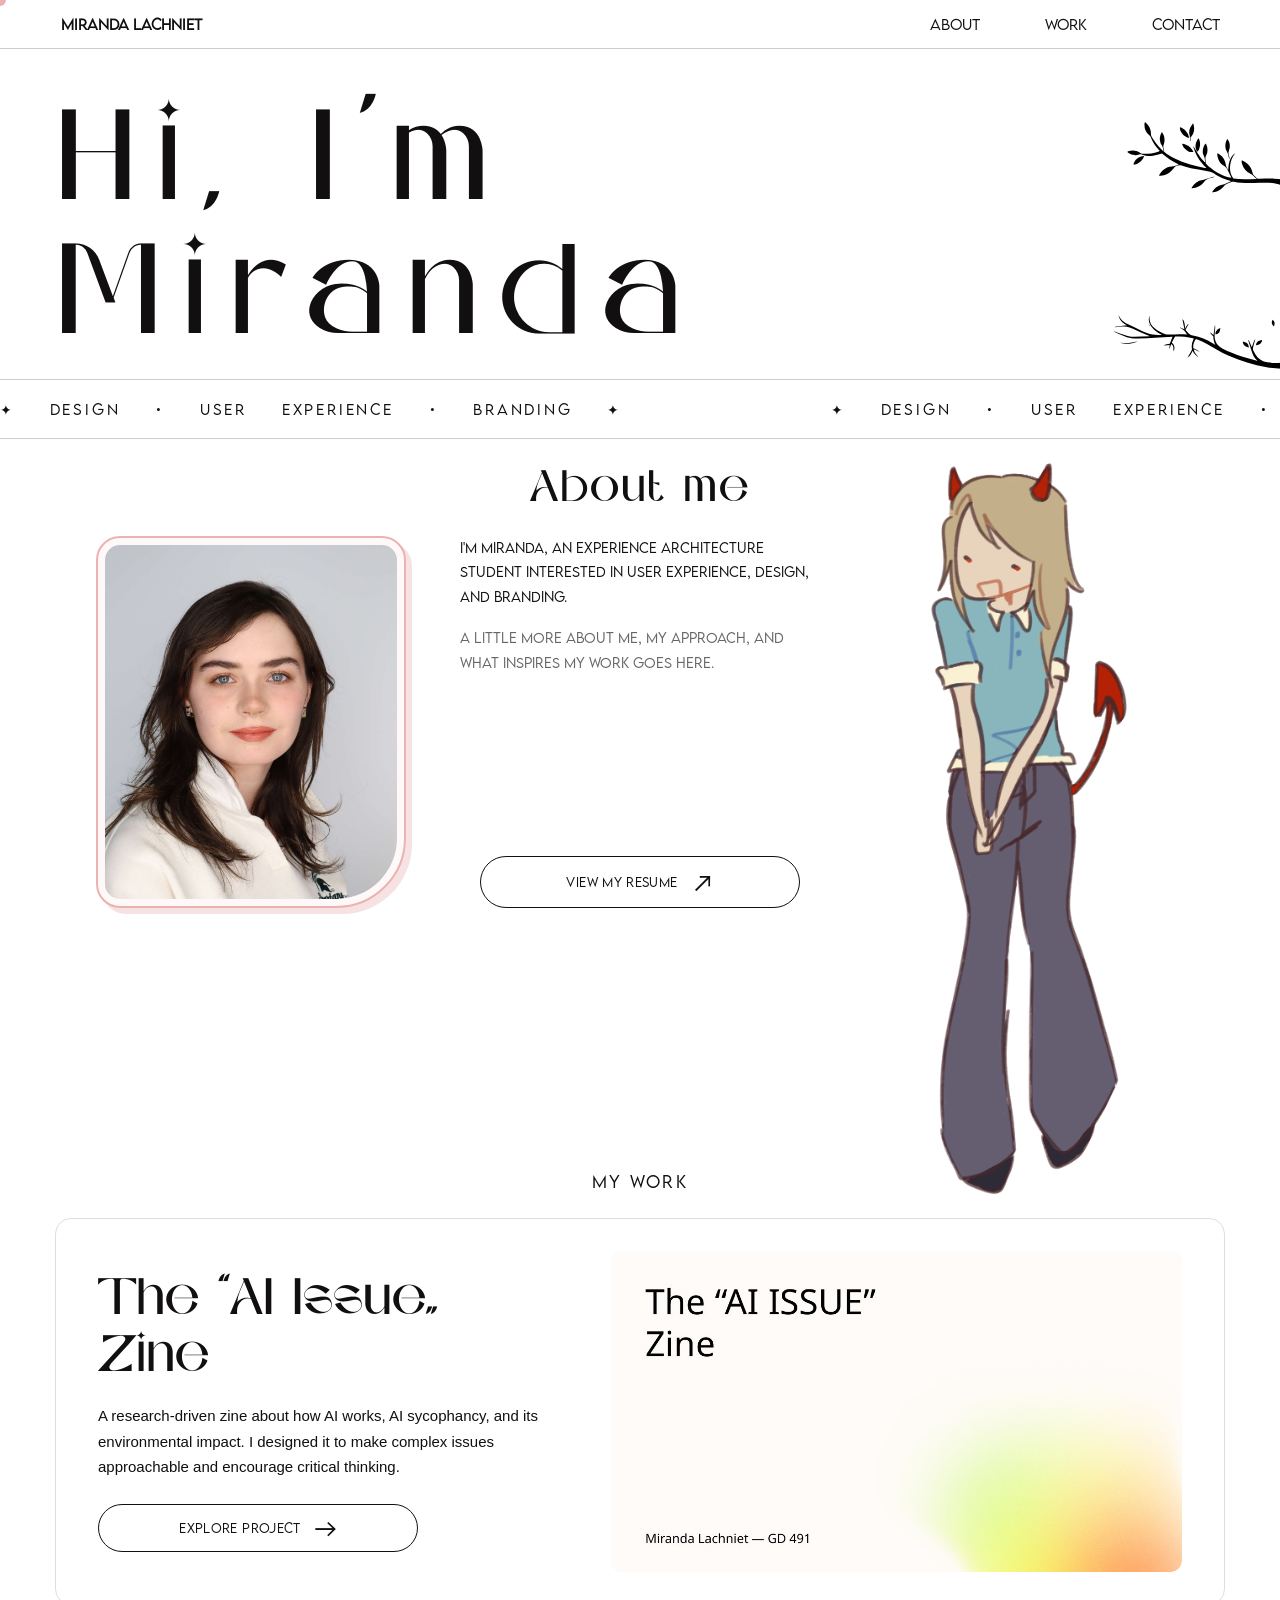
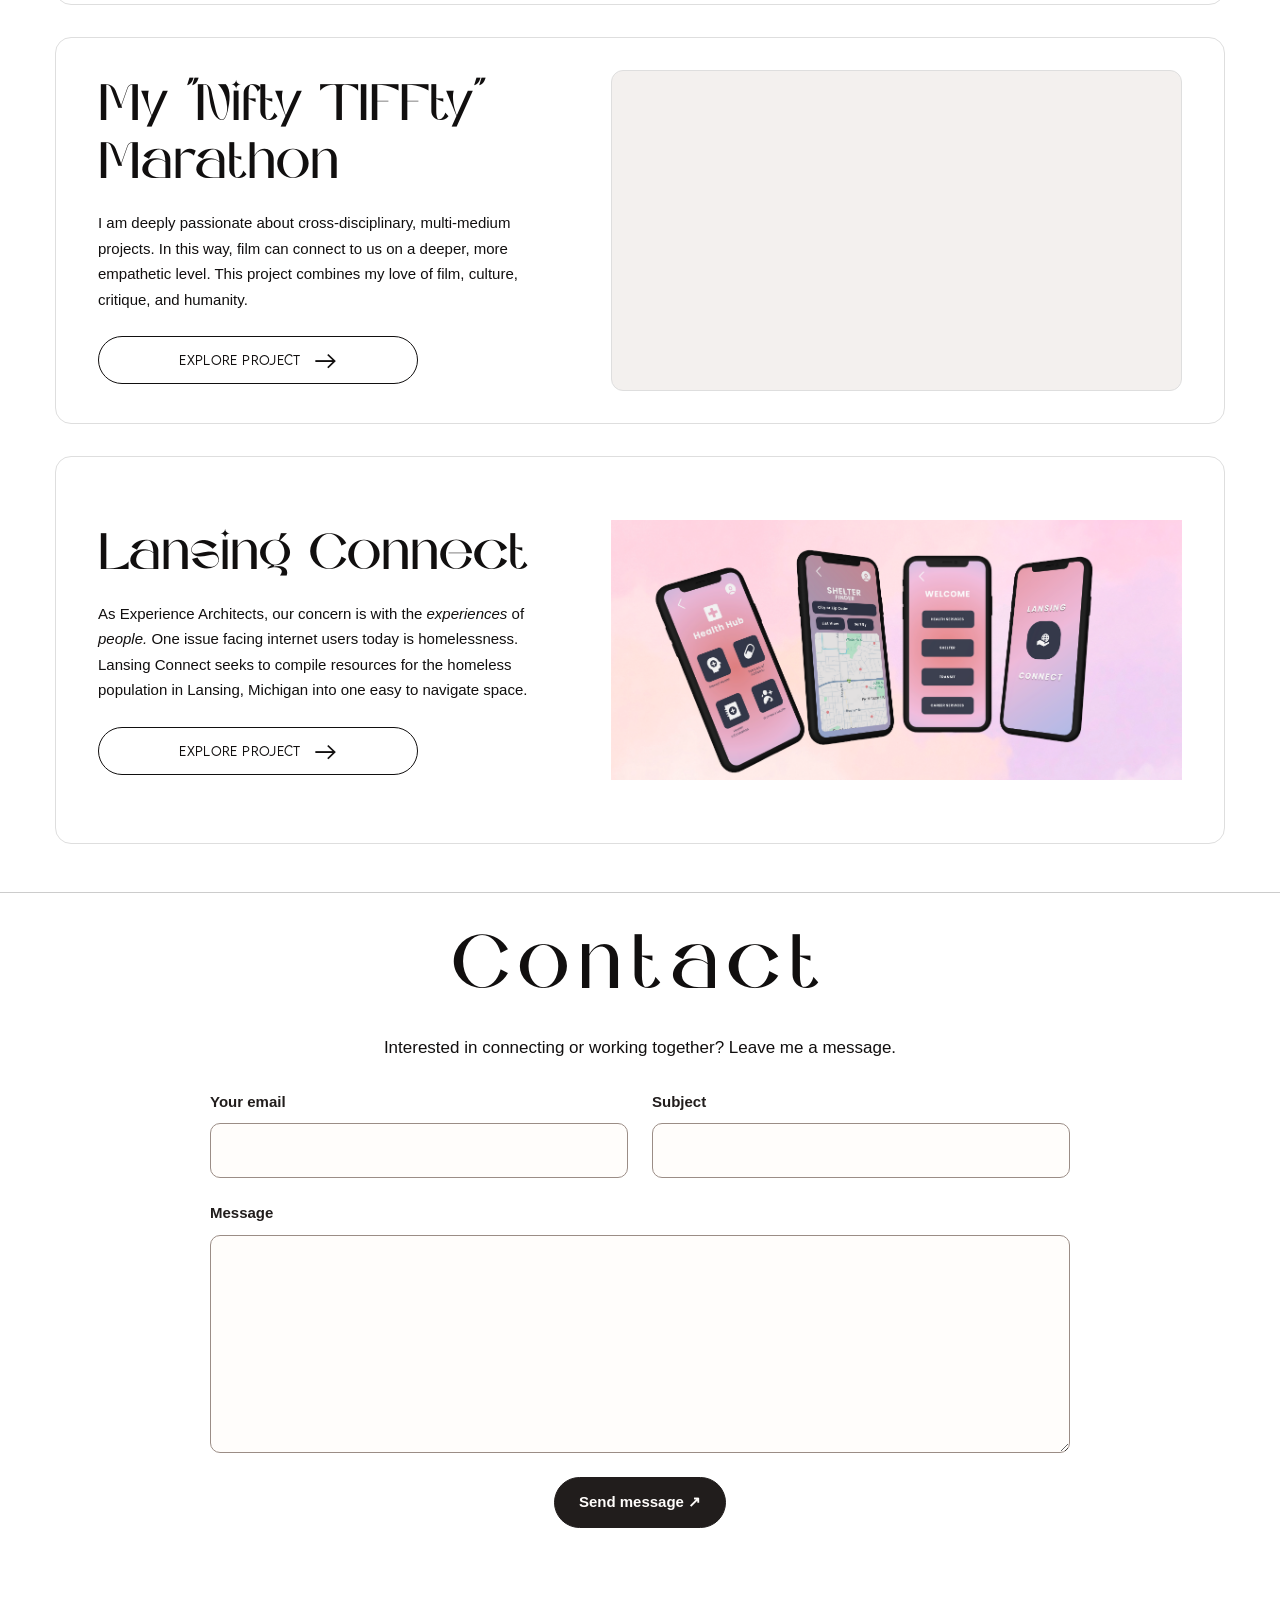
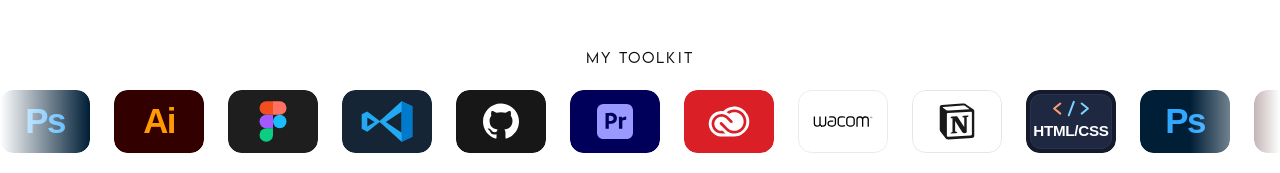
==== commit 4fdd1d19: "Added form" ====
--- a/index.html
+++ b/index.html
@@ -6,6 +6,7 @@
   <meta name="viewport" content="width=device-width, initial-scale=1.0">
   <title>Miranda Lachniet - Portfolio</title>
   <link rel="stylesheet" href="styles.css">
+  <link rel="stylesheet" href="contact.css">
 </head>
 
 <body>
@@ -17,7 +18,6 @@
     <ul>
       <li><a href="#about">About</a></li>
       <li><a href="#work">Work</a></li>
-      <li><a href="#gallery">Gallery</a></li>
       <li><a href="#contact">Contact</a></li>
     </ul>
   </nav>
@@ -109,10 +109,10 @@
               </h4>
 
               <p class="project-summary">
-                A UX research-driven zine about how AI fundamentally works,
+                A research-driven zine about how AI works,
                 AI sycophancy, and its environmental impact.
-                I designed it in order to critically examine complex issues surrounding AI,
-                without alienating users.
+                I designed it to make complex issues approachable
+                and encourage critical thinking.
               </p>
 
               <a class="project-toggle" href="ai-issue.html">
@@ -206,58 +206,20 @@
       </div>
     </section>
 
-<!-- Paste this section into your portfolio, for example before Contact. -->
-<section class="ml-gallery page-section" id="gallery" data-ml-gallery aria-labelledby="ml-gallery-heading">
-  <h2 class="ml-gallery__heading" id="ml-gallery-heading">Gallery</h2>
-  <div class="ml-gallery__row">
-    <button class="ml-gallery__arrow" data-gallery-prev type="button" aria-label="Scroll gallery left" aria-controls="ml-gallery-track">←</button>
-    <div class="ml-gallery__track" id="ml-gallery-track" tabindex="0" role="region" aria-label="Artwork gallery. Use left and right arrow keys to scroll.">
-      <button class="ml-gallery__tile" type="button" aria-label="Enlarge artwork 1" data-caption="Artwork 1 — Replace this with a short description of your piece.">
-        <img src="images/gallery-01.svg" alt="Placeholder for artwork 1" width="1000" height="1000" loading="lazy">
-      </button>
-      <button class="ml-gallery__tile" type="button" aria-label="Enlarge artwork 2" data-caption="Artwork 2 — Replace this with a short description of your piece.">
-        <img src="images/gallery-02.svg" alt="Placeholder for artwork 2" width="1000" height="1000" loading="lazy">
-      </button>
-      <button class="ml-gallery__tile" type="button" aria-label="Enlarge artwork 3" data-caption="Artwork 3 — Replace this with a short description of your piece.">
-        <img src="images/gallery-03.svg" alt="Placeholder for artwork 3" width="1000" height="1000" loading="lazy">
-      </button>
-      <button class="ml-gallery__tile" type="button" aria-label="Enlarge artwork 4" data-caption="Artwork 4 — Replace this with a short description of your piece.">
-        <img src="images/gallery-04.svg" alt="Placeholder for artwork 4" width="1000" height="1000" loading="lazy">
-      </button>
-      <button class="ml-gallery__tile" type="button" aria-label="Enlarge artwork 5" data-caption="Artwork 5 — Replace this with a short description of your piece.">
-        <img src="images/gallery-05.svg" alt="Placeholder for artwork 5" width="1000" height="1000" loading="lazy">
-      </button>
-      <button class="ml-gallery__tile" type="button" aria-label="Enlarge artwork 6" data-caption="Artwork 6 — Replace this with a short description of your piece.">
-        <img src="images/gallery-06.svg" alt="Placeholder for artwork 6" width="1000" height="1000" loading="lazy">
-      </button>
-      <button class="ml-gallery__tile" type="button" aria-label="Enlarge artwork 7" data-caption="Artwork 7 — Replace this with a short description of your piece.">
-        <img src="images/gallery-07.svg" alt="Placeholder for artwork 7" width="1000" height="1000" loading="lazy">
-      </button>
-      <button class="ml-gallery__tile" type="button" aria-label="Enlarge artwork 8" data-caption="Artwork 8 — Replace this with a short description of your piece.">
-        <img src="images/gallery-08.svg" alt="Placeholder for artwork 8" width="1000" height="1000" loading="lazy">
-      </button>
-    </div>
-    <button class="ml-gallery__arrow" data-gallery-next type="button" aria-label="Scroll gallery right" aria-controls="ml-gallery-track">→</button>
-  </div>
-  <dialog class="ml-lightbox" aria-label="Enlarged artwork" aria-describedby="ml-gallery-caption">
-    <button class="ml-lightbox__close" type="button" aria-label="Close enlarged artwork" autofocus>×</button>
-    <figure>
-      <img class="ml-lightbox__image" alt="">
-      <figcaption class="ml-lightbox__caption" id="ml-gallery-caption"></figcaption>
-    </figure>
-  </dialog>
-</section>
-
     <section id="contact" class="page-section contact-section">
       <h2 class="section-heading">Contact</h2>
-
       <div class="section-content">
-        <p>
-          Interested in connecting or working together?
-        </p>
-        <p>
-          You can find my contact information here soon.
-        </p>
+        <p class="contact-intro">Interested in connecting or working together? Leave me a message.</p>
+        <form class="contact-form" name="portfolio-contact" method="POST" action="contact-thanks.html" data-netlify="true" netlify-honeypot="bot-field">
+          <input type="hidden" name="form-name" value="portfolio-contact">
+          <p class="contact-honeypot" hidden><label>Leave this field empty: <input name="bot-field" tabindex="-1" autocomplete="off"></label></p>
+          <div class="contact-form-row">
+            <div class="contact-field"><label for="contact-email">Your email</label><input id="contact-email" type="email" name="email" autocomplete="email" maxlength="254" required></div>
+            <div class="contact-field"><label for="contact-subject">Subject</label><input id="contact-subject" type="text" name="subject" maxlength="200" required></div>
+          </div>
+          <div class="contact-field"><label for="contact-message">Message</label><textarea id="contact-message" name="message" rows="7" maxlength="10000" required></textarea></div>
+          <button class="contact-submit" type="submit">Send message ↗</button>
+        </form>
       </div>
     </section>
     <section class="app-marquee" aria-label="My Toolkit">
--- a/contact.css
+++ b/contact.css
@@ -0,0 +1,26 @@
+/* Contact form: separate from the shared portfolio styles. */
+#contact .section-content { min-width:0; }
+#contact .contact-intro { font:17px/1.75 Arial,sans-serif; margin:0 0 28px; }
+#contact .contact-form { width:100%; max-width:860px; display:grid; gap:24px; }
+#contact .contact-form-row { display:grid; grid-template-columns:repeat(2,minmax(0,1fr)); gap:24px; }
+#contact .contact-field { display:grid; gap:10px; min-width:0; }
+#contact label { font:600 15px/1.5 Arial,sans-serif; color:#211d1c; }
+#contact :is(input:not([type=hidden]),textarea) { box-sizing:border-box; width:100%; min-width:0; border:1px solid #9b8d86; border-radius:10px; background:#fffdfb; color:#211d1c; font:17px/1.6 Arial,sans-serif; padding:13px 16px; }
+#contact textarea { resize:vertical; min-height:180px; }
+#contact .contact-submit { justify-self:start; min-height:48px; padding:13px 24px; border:1px solid #211d1c; border-radius:30px; background:#211d1c; color:#fffdfb; font:600 15px/1.5 Arial,sans-serif; cursor:pointer; }
+#contact .contact-submit:hover { background:#fffdfb; color:#211d1c; }
+#contact :is(input,textarea,button):focus-visible { outline:3px solid #8b3838; outline-offset:4px; }
+#contact .contact-honeypot { display:none; }
+.contact-confirmation { max-width:700px; margin:clamp(40px,10vw,120px) auto; padding:0 24px; }
+.contact-confirmation h1 { font:400 clamp(36px,6vw,64px)/1.2 'Amoria',Georgia,serif; }
+.contact-confirmation p,.contact-confirmation a { font:17px/1.75 Arial,sans-serif; color:#211d1c; }
+.contact-confirmation a { text-underline-offset:5px; }
+@media(max-width:650px) { #contact .contact-form-row { grid-template-columns:minmax(0,1fr); } }
+
+/* Center the complete contact section within the page. */
+#contact.contact-section { text-align:center; }
+#contact .section-heading { width:100%; margin-left:auto; margin-right:auto; text-align:center; }
+#contact .section-content { width:100%; max-width:860px; margin-left:auto; margin-right:auto; text-align:center; }
+#contact .contact-form { margin-left:auto; margin-right:auto; }
+#contact .contact-field { text-align:left; }
+#contact .contact-submit { justify-self:center; }
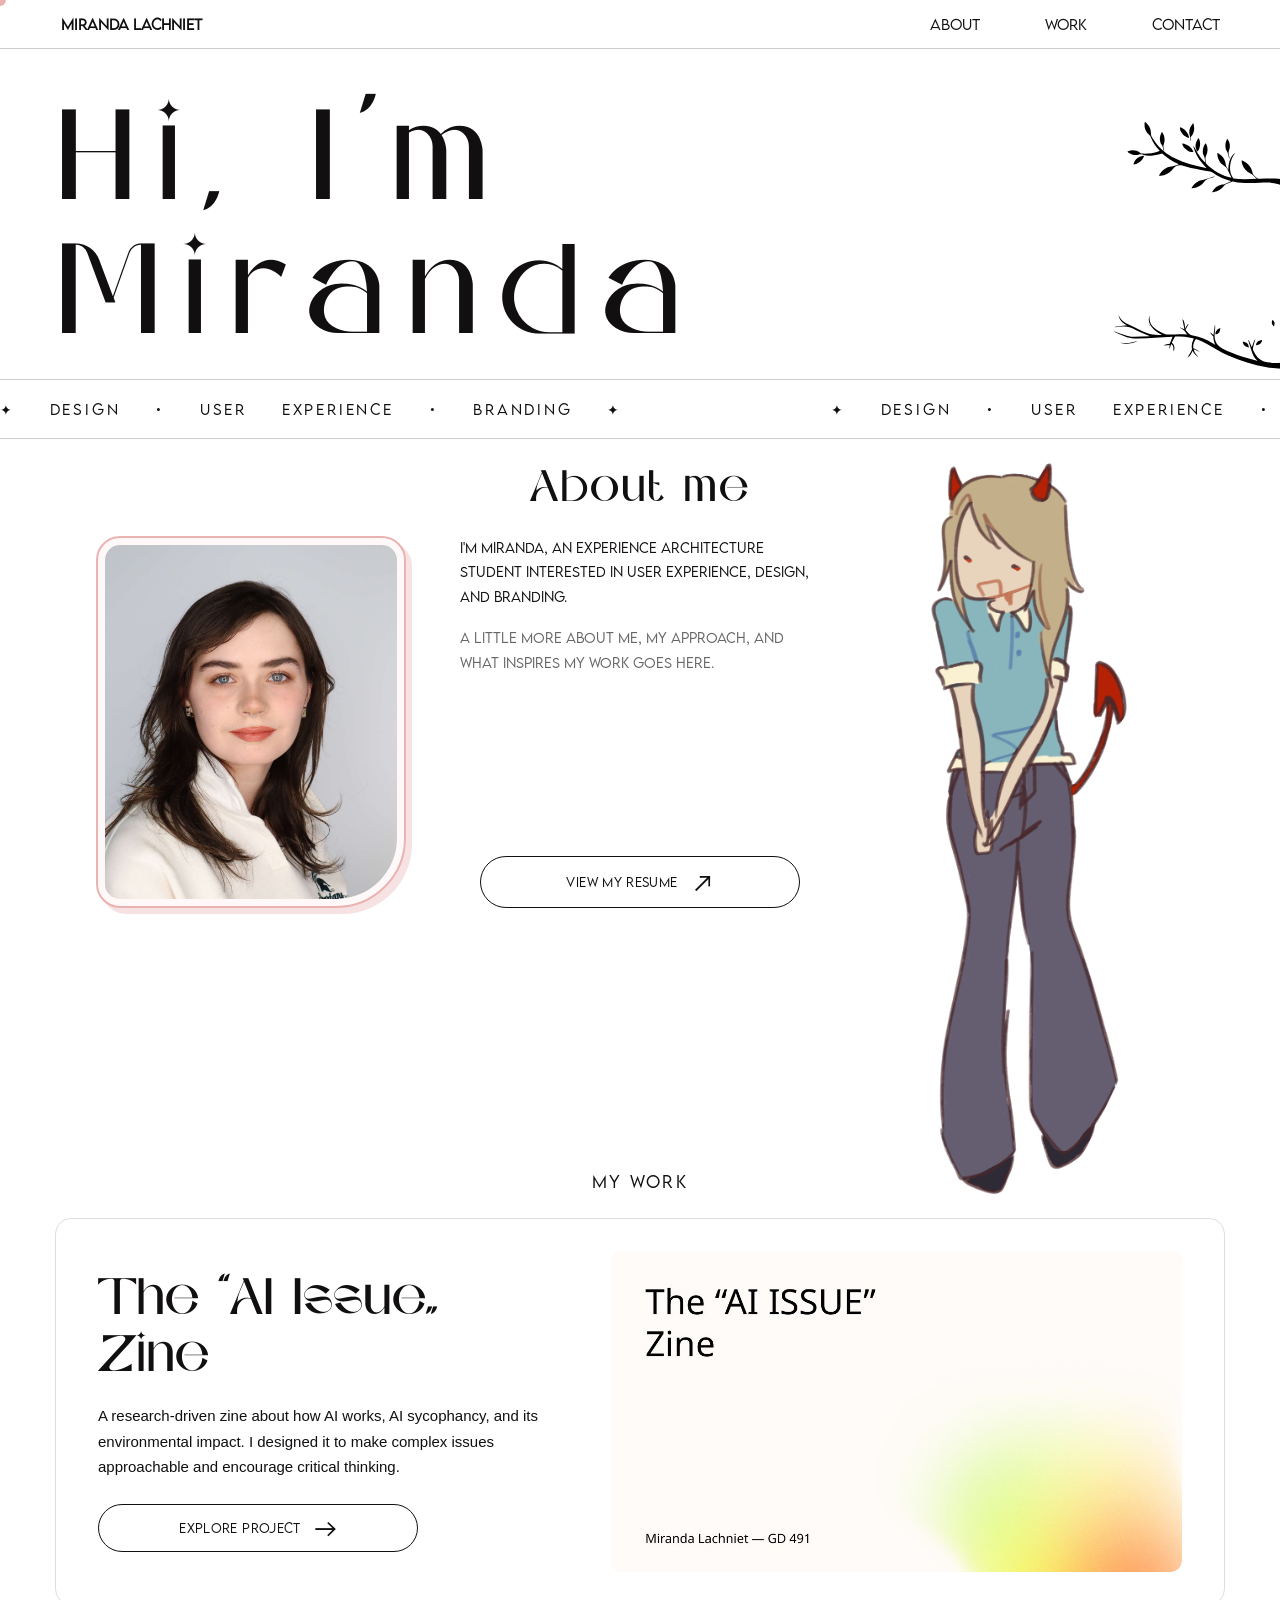
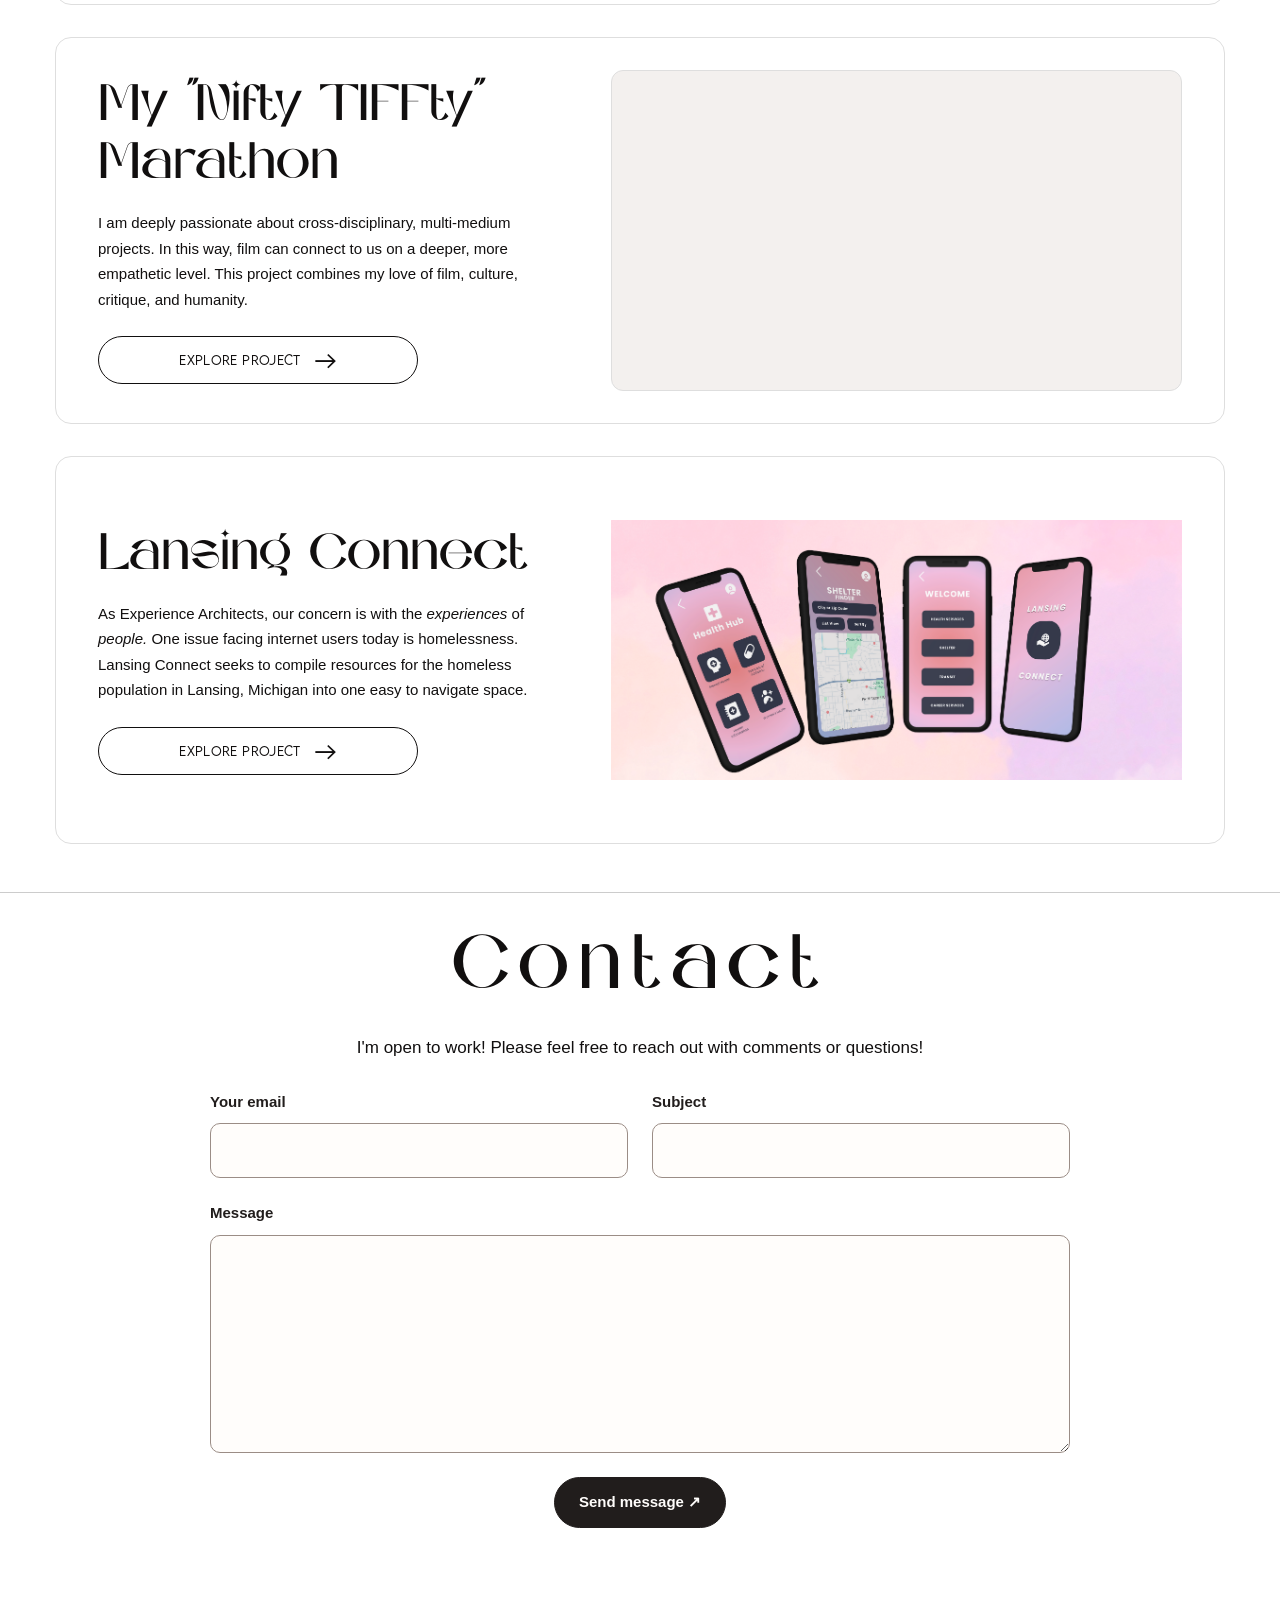
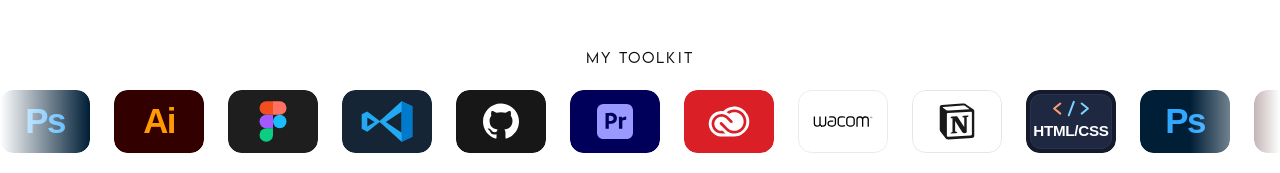
==== commit 54e3828c: "Added" ====
--- a/index.html
+++ b/index.html
@@ -209,7 +209,7 @@
     <section id="contact" class="page-section contact-section">
       <h2 class="section-heading">Contact</h2>
       <div class="section-content">
-        <p class="contact-intro">Interested in connecting or working together? Leave me a message.</p>
+        <p class="contact-intro">I'm open to work! Please feel free to reach out with comments or questions!</p>
         <form class="contact-form" name="portfolio-contact" method="POST" action="contact-thanks.html" data-netlify="true" netlify-honeypot="bot-field">
           <input type="hidden" name="form-name" value="portfolio-contact">
           <p class="contact-honeypot" hidden><label>Leave this field empty: <input name="bot-field" tabindex="-1" autocomplete="off"></label></p>
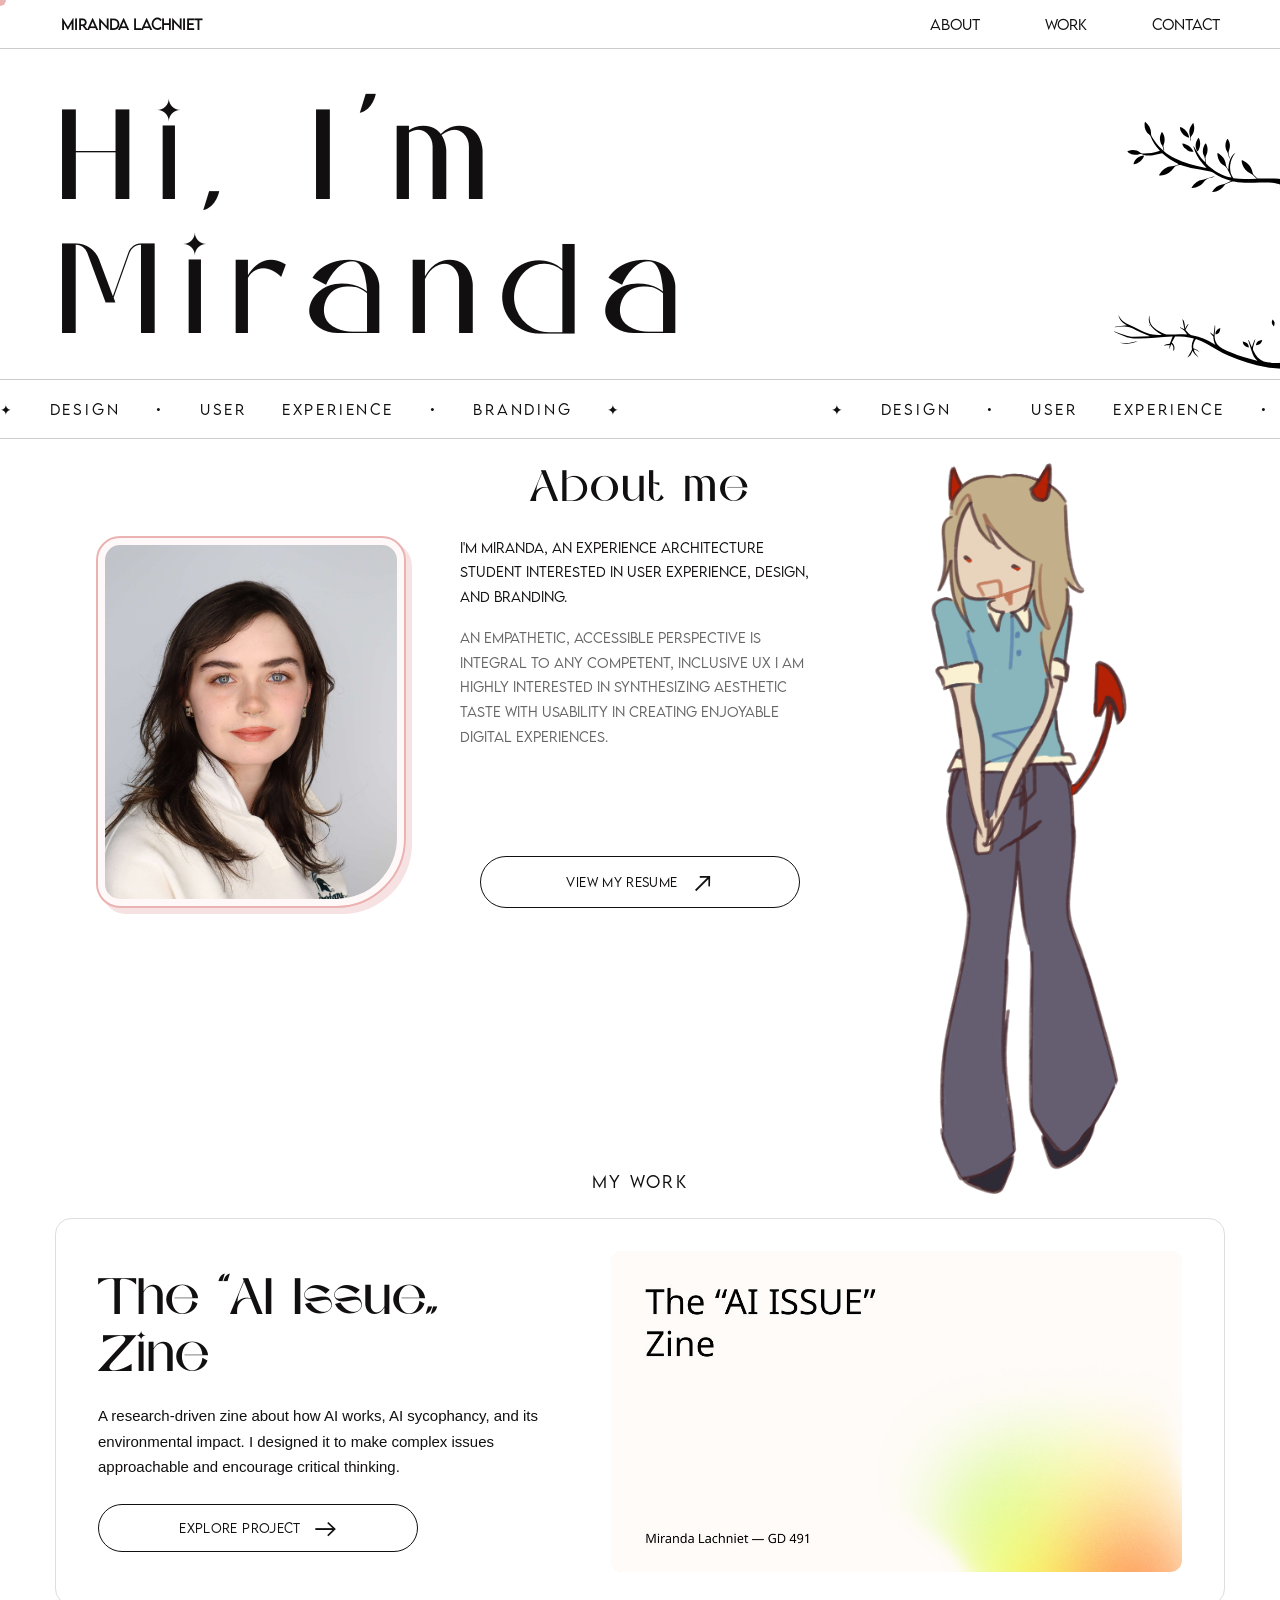
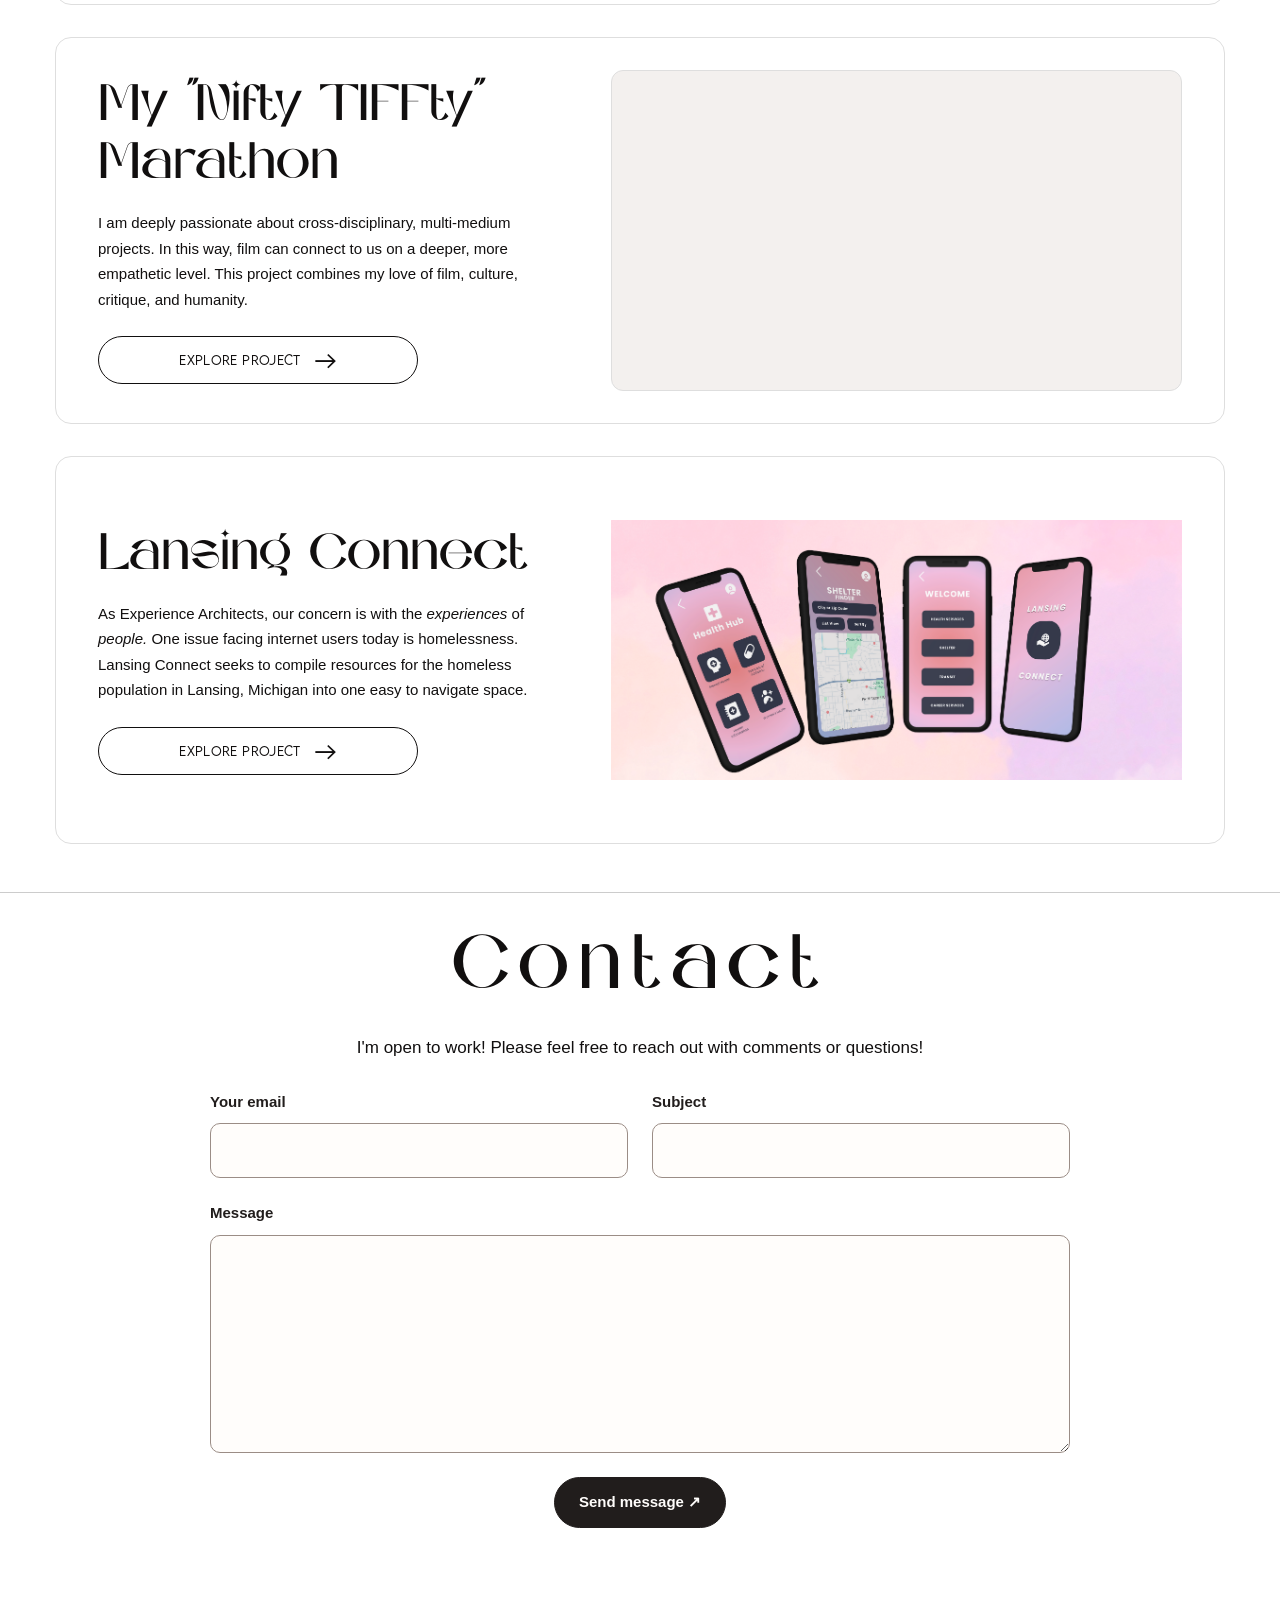
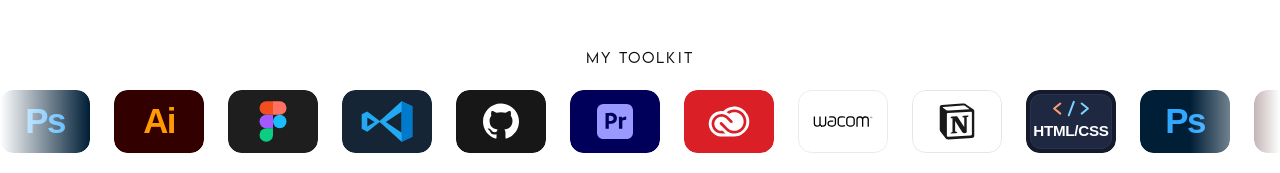
==== commit bef33b65: "bio" ====
--- a/index.html
+++ b/index.html
@@ -80,7 +80,8 @@
             interested in user experience, design, and branding.
           </p>
           <!-- Replace this paragraph with your personal about-me text. -->
-          <p class="about-placeholder">A little more about me, my approach, and what inspires my work goes here.</p>
+          <p class="about-placeholder">An empathetic, accessible perspective is integral to any competent, inclusive UX
+            I am highly interested in synthesizing aesthetic taste with usability in creating enjoyable digital experiences.</p>
         </div>
         <a class="project-toggle about-resume" href="assets/portfolio_resume.pdf" target="_blank" rel="noopener noreferrer" aria-label="View my resume PDF in a new tab">
           <span class="toggle-label">View my resume</span>
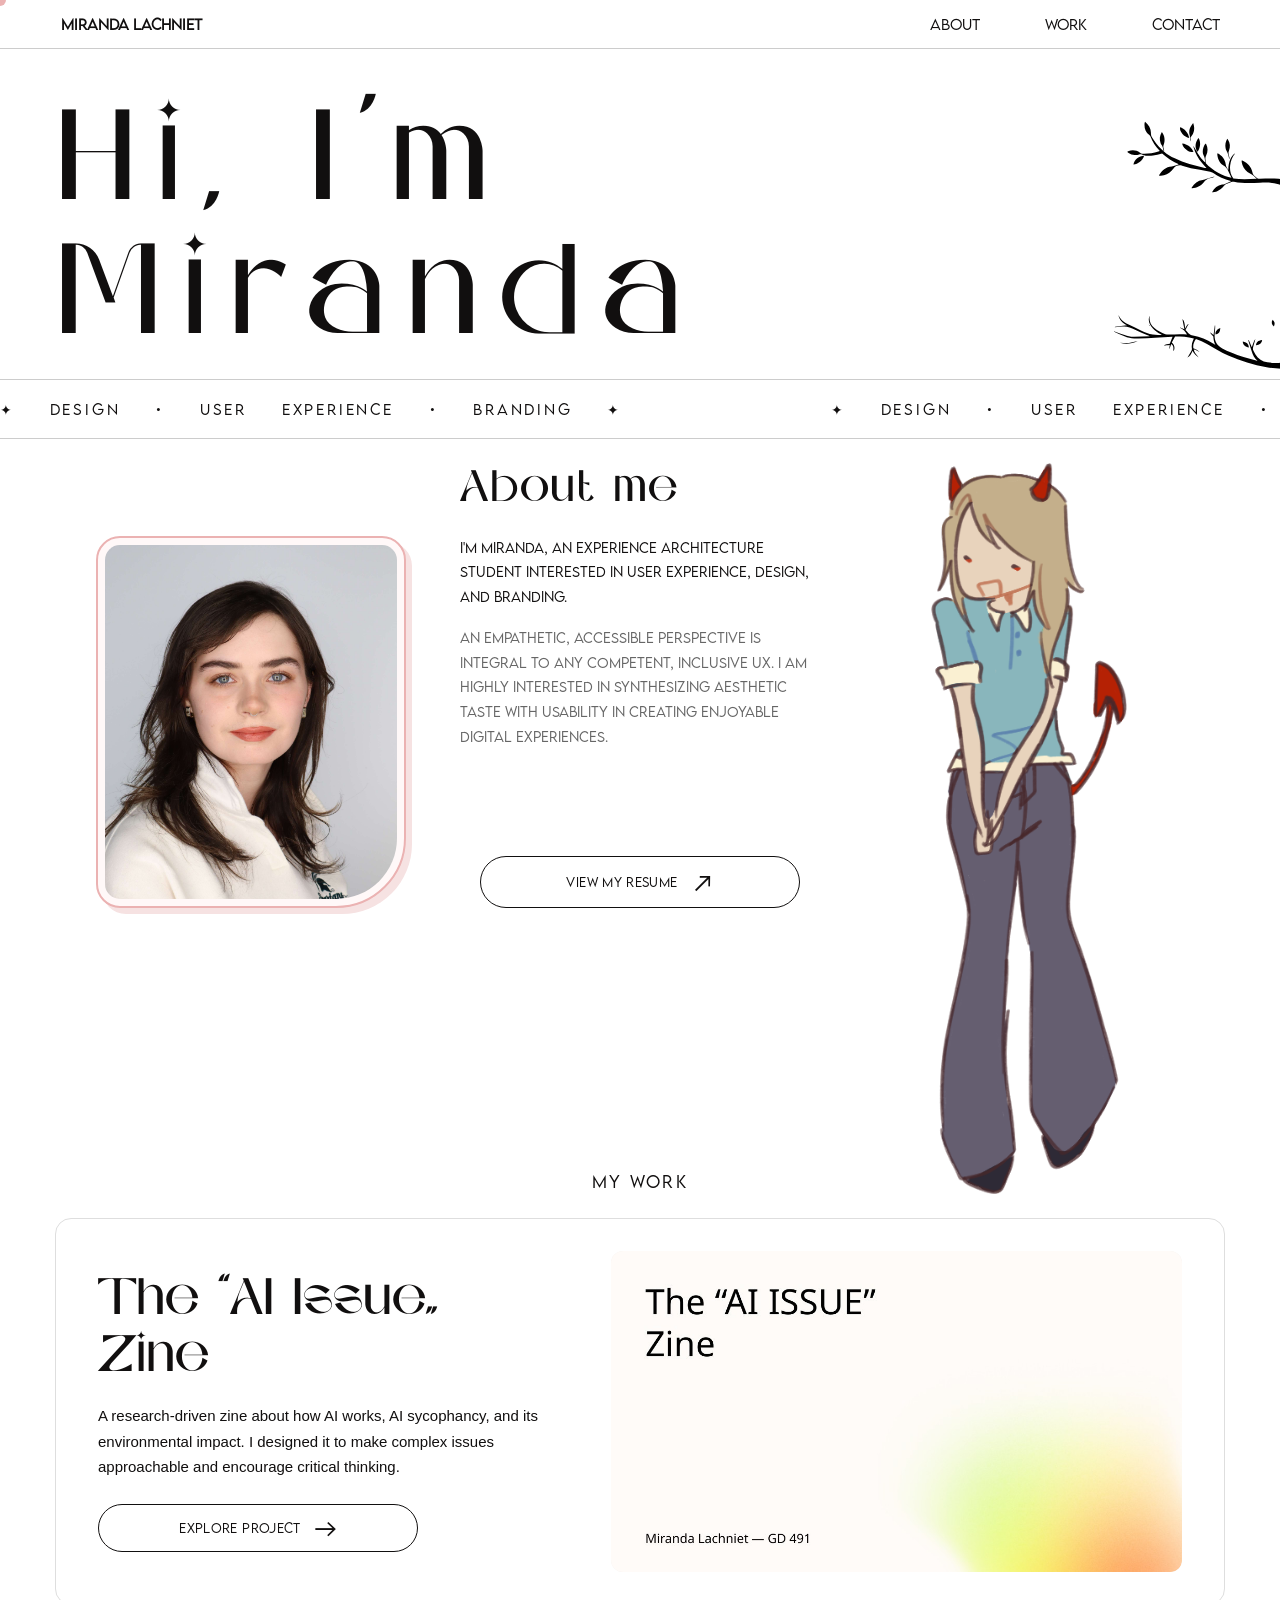
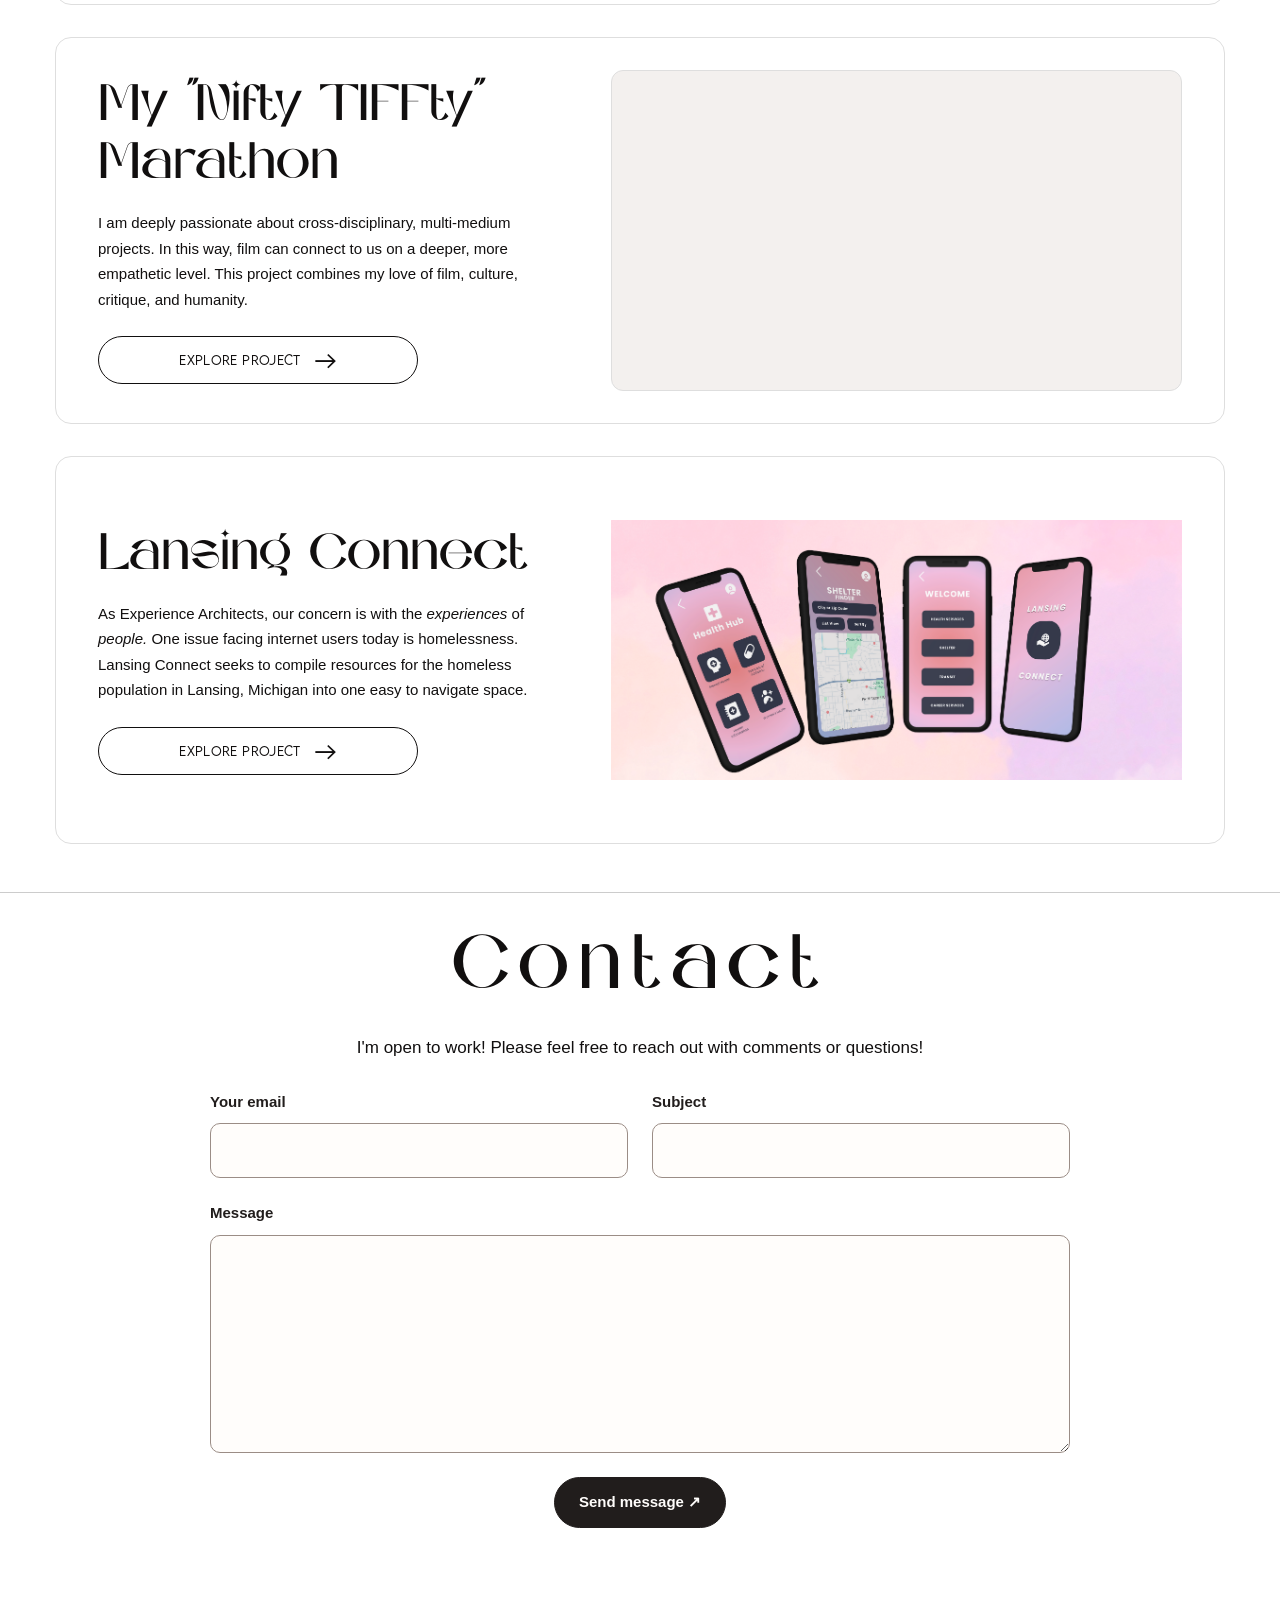
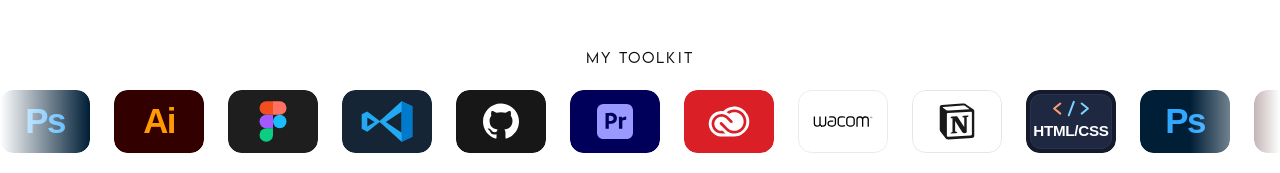
==== commit 963ec312: "update resume" ====
--- a/index.html
+++ b/index.html
@@ -80,10 +80,10 @@
             interested in user experience, design, and branding.
           </p>
           <!-- Replace this paragraph with your personal about-me text. -->
-          <p class="about-placeholder">An empathetic, accessible perspective is integral to any competent, inclusive UX
+          <p class="about-placeholder">An empathetic, accessible perspective is integral to any competent, inclusive UX.
             I am highly interested in synthesizing aesthetic taste with usability in creating enjoyable digital experiences.</p>
         </div>
-        <a class="project-toggle about-resume" href="assets/portfolio_resume.pdf" target="_blank" rel="noopener noreferrer" aria-label="View my resume PDF in a new tab">
+        <a class="project-toggle about-resume" href="assets/MirandaLachniet.pdf" target="_blank" rel="noopener noreferrer" aria-label="View my resume PDF in a new tab">
           <span class="toggle-label">View my resume</span>
           <span class="toggle-icon" aria-hidden="true">↗</span>
         </a>
--- a/styles.css
+++ b/styles.css
@@ -953,8 +953,9 @@
 }
 
 .about-section {
+  --about-bio-width: 360px;
   display: grid;
-  grid-template-columns: minmax(0, 1fr) minmax(0, 360px) minmax(0, 1fr);
+  grid-template-columns: minmax(0, 1fr) minmax(0, var(--about-bio-width)) minmax(0, 1fr);
   align-items: start;
   column-gap: clamp(24px, 3vw, 40px);
   row-gap: 20px;
@@ -975,7 +976,9 @@
 
 .about-section .section-heading {
   grid-column: 1 / -1;
-  text-align: center;
+  justify-self: center;
+  width: min(100%, var(--about-bio-width));
+  text-align: left;
   margin: 0;
   font-size: clamp(30px, 3.5vw, 44px);
   line-height: 1.2;
@@ -1080,7 +1083,7 @@
 
 @media (max-width: 1000px) {
   .about-section {
-    grid-template-columns: minmax(0, 1fr) minmax(0, 300px) minmax(0, 1fr);
+    --about-bio-width: 300px;
   }
 
 
@@ -1215,6 +1218,7 @@
   }
 
   .about-section {
+    --about-bio-width: 650px;
     grid-template-columns: minmax(0, 1fr);
     gap: 24px;
     margin: 0 20px;
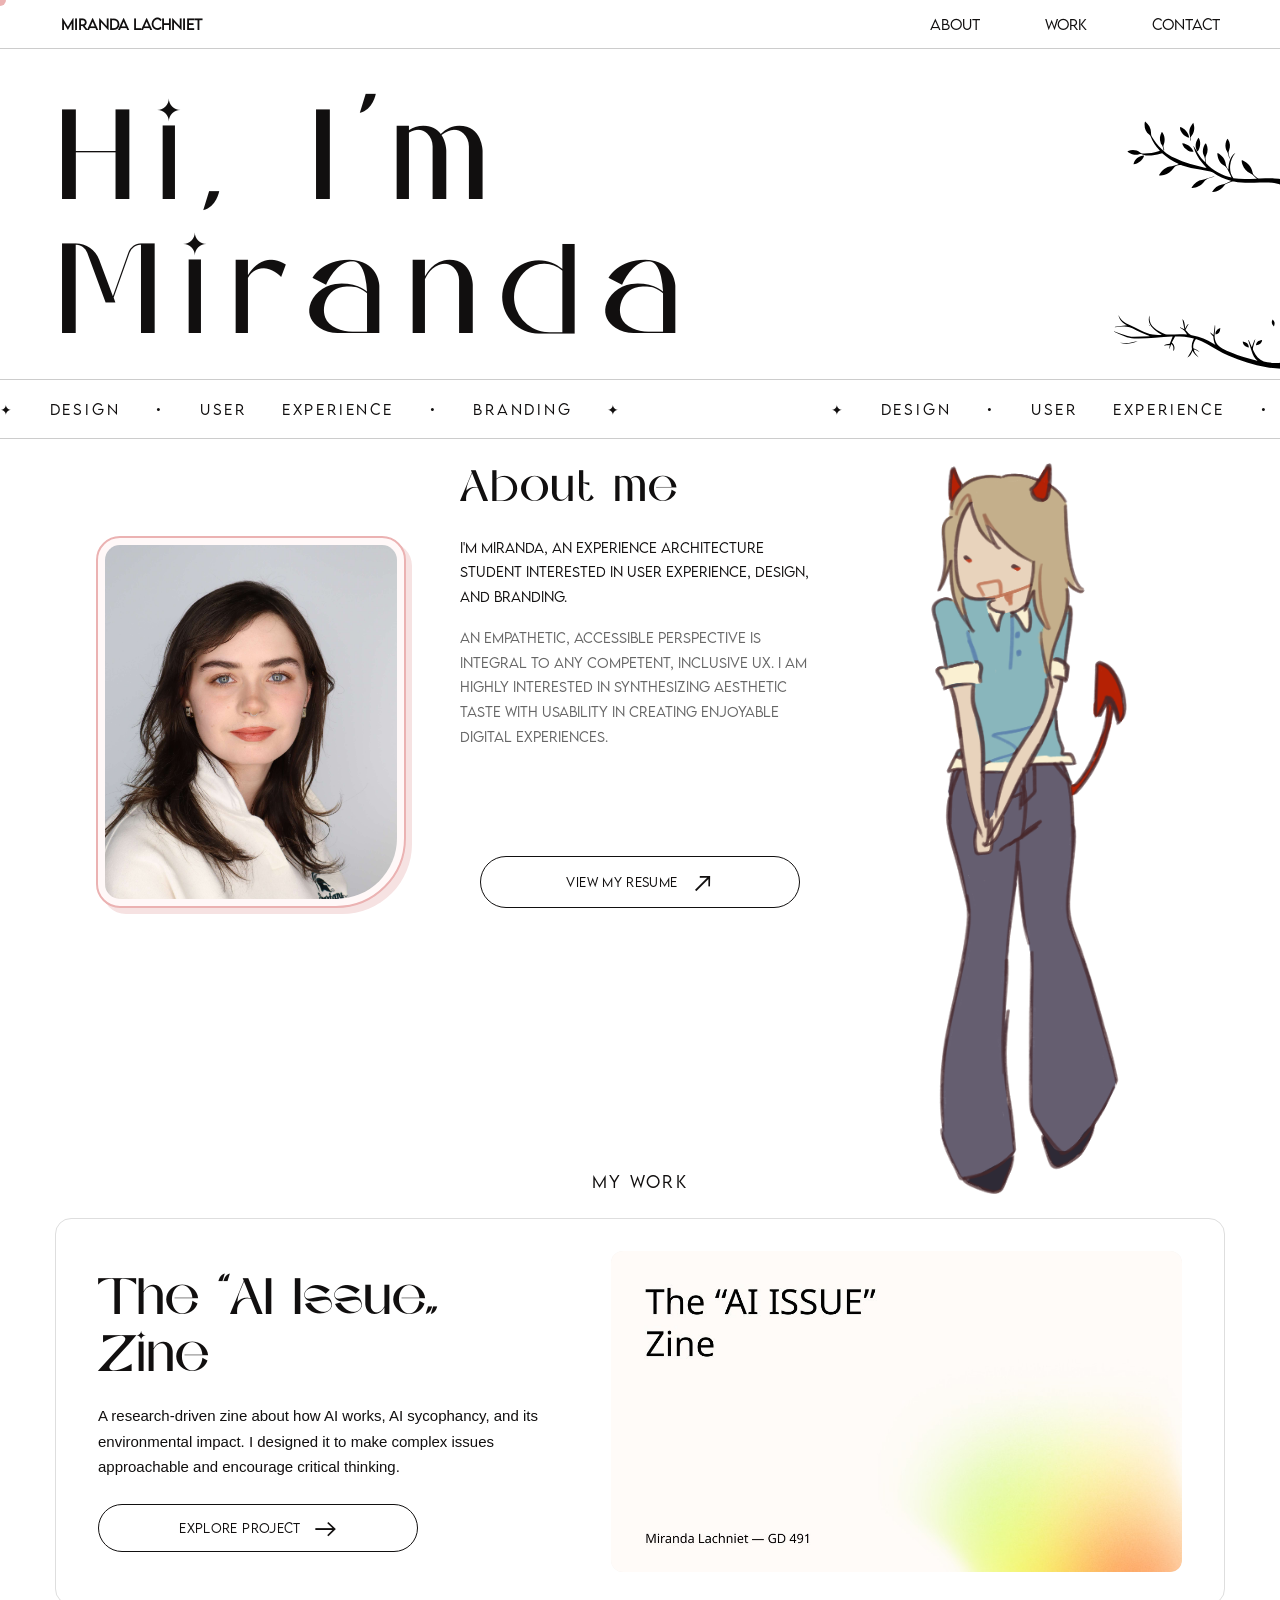
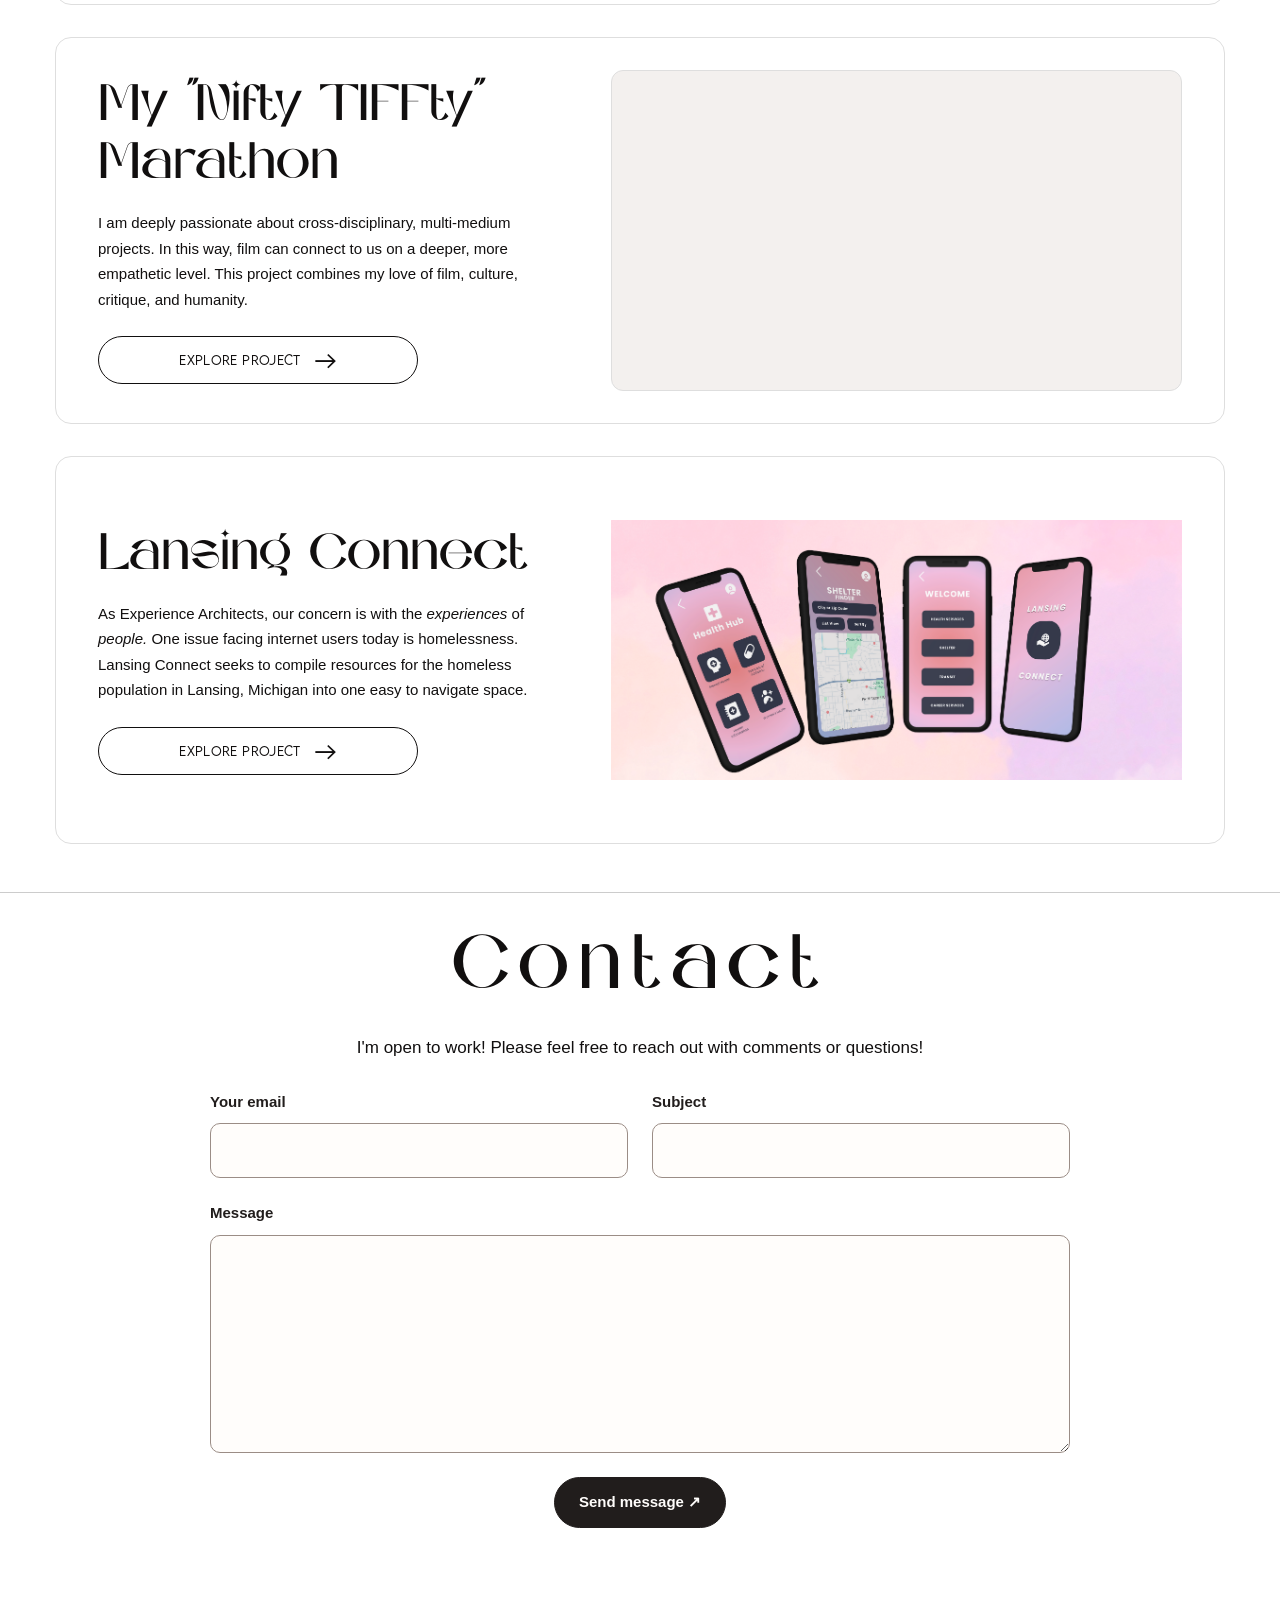
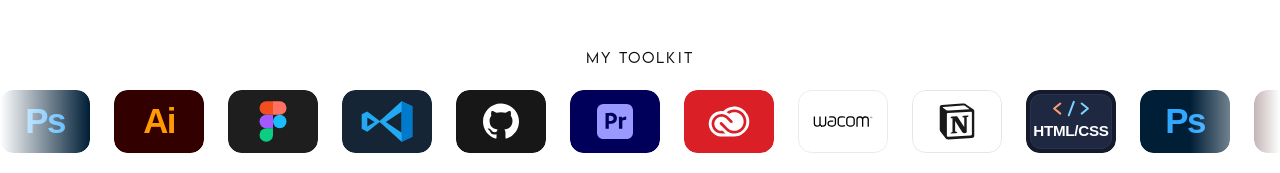
==== commit 8efd7c61: "Resume fr" ====
--- a/index.html
+++ b/index.html
@@ -83,7 +83,7 @@
           <p class="about-placeholder">An empathetic, accessible perspective is integral to any competent, inclusive UX.
             I am highly interested in synthesizing aesthetic taste with usability in creating enjoyable digital experiences.</p>
         </div>
-        <a class="project-toggle about-resume" href="assets/MirandaLachniet.pdf" target="_blank" rel="noopener noreferrer" aria-label="View my resume PDF in a new tab">
+        <a class="project-toggle about-resume" href="assets/MirandaLachniet_Resume.pdf" target="_blank" rel="noopener noreferrer" aria-label="View my resume PDF in a new tab">
           <span class="toggle-label">View my resume</span>
           <span class="toggle-icon" aria-hidden="true">↗</span>
         </a>
